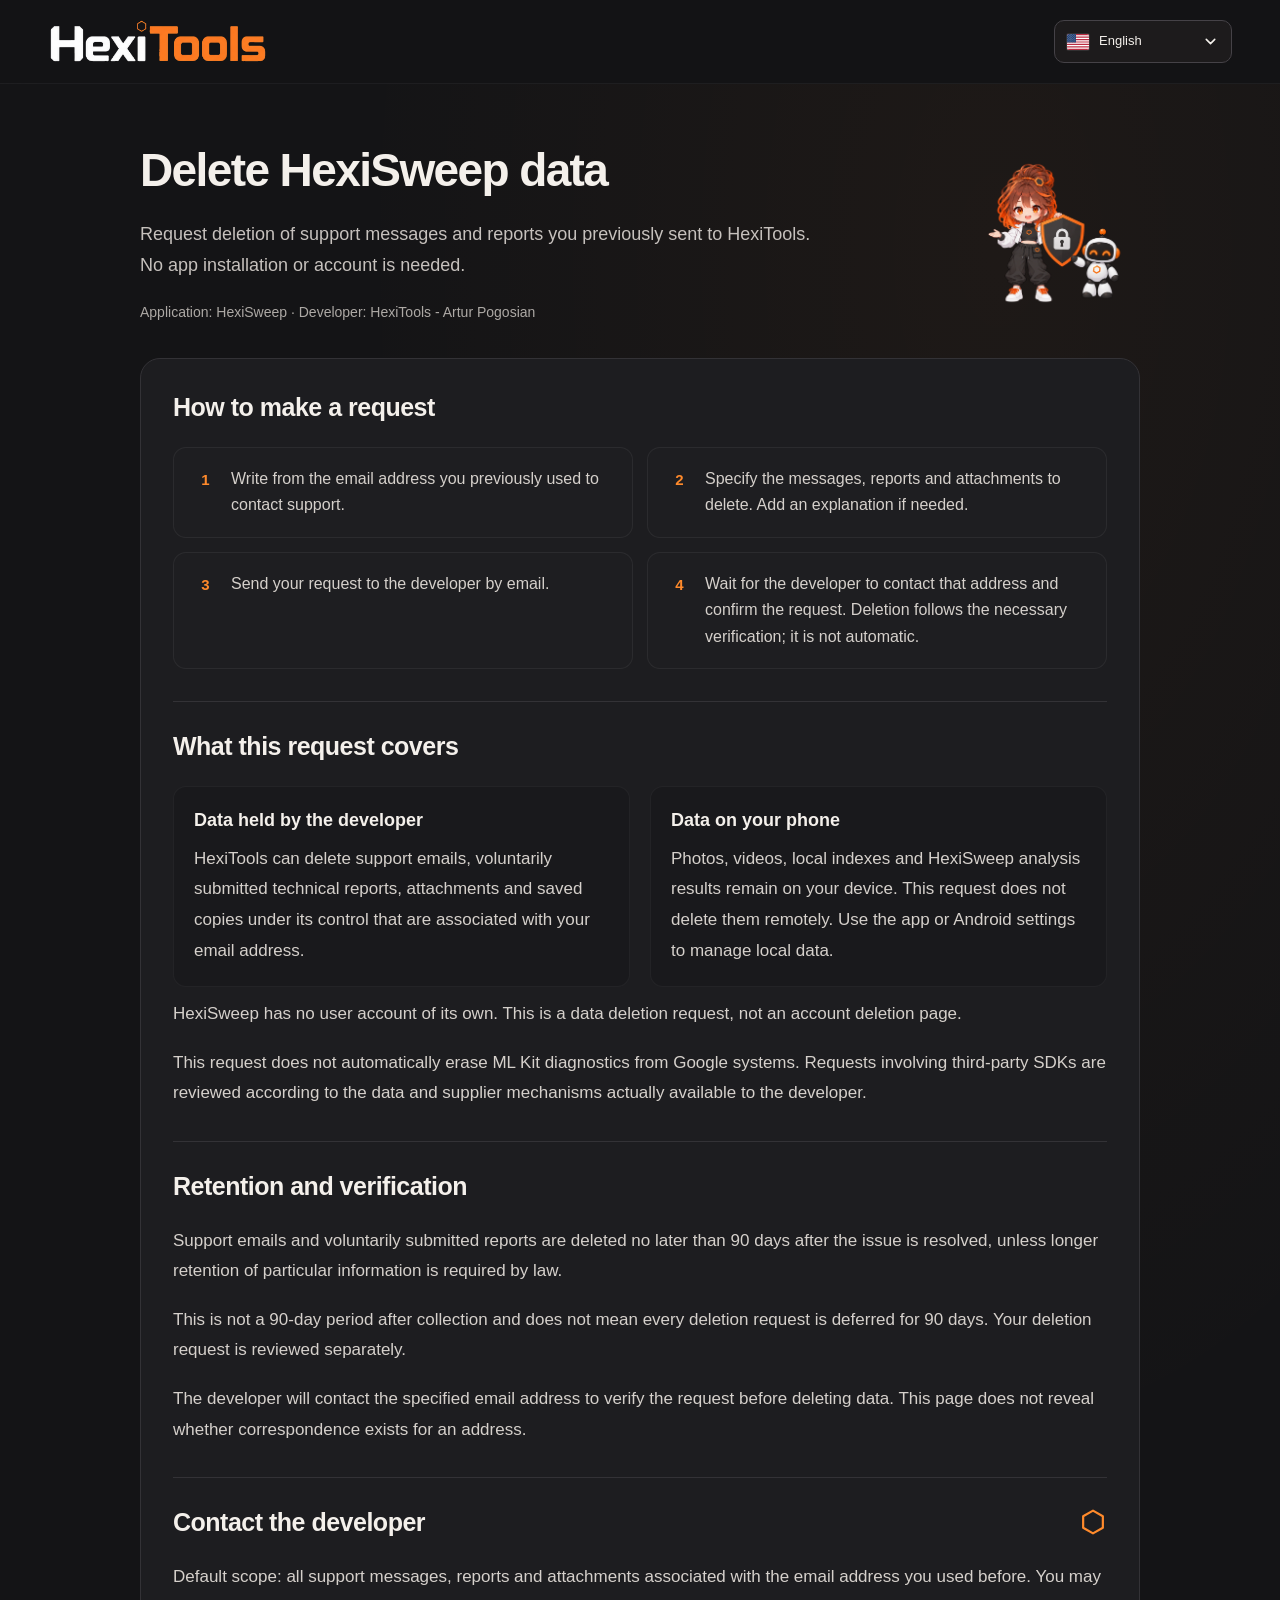
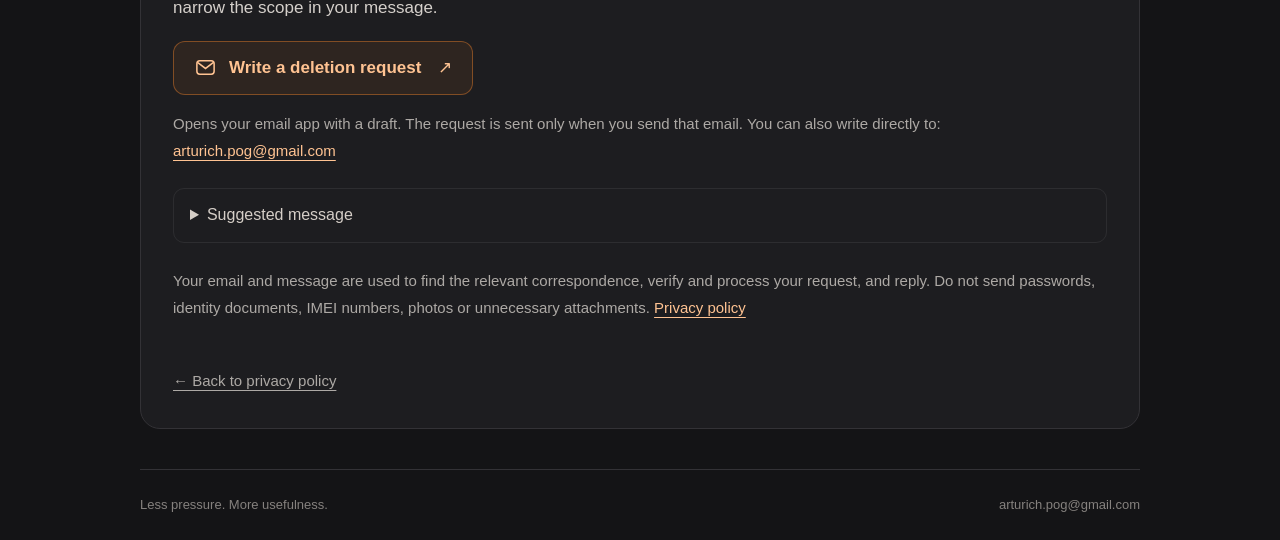
==== hexisweep/delete-data/index.html @ 5b6f1845 "Prepare multilingual HexiSweep email data deletion page for approval" ====
<!doctype html><html lang="en" class="delete-page"><head><meta charset="utf-8"><meta name="viewport" content="width=device-width,initial-scale=1"><meta name="color-scheme" content="dark"><meta name="theme-color" content="#141416"><meta name="referrer" content="no-referrer"><meta name="description" content="Request deletion of HexiSweep support emails, reports and attachments held by HexiTools. Instructions in six languages, without an app or account."><title>Delete HexiSweep data · HexiTools</title><link rel="canonical" href="https://art1shock.github.io/hexitools-site/hexisweep/delete-data/"><link rel="icon" type="image/svg+xml" href="../privacy/hexagon.svg"><link rel="stylesheet" href="../privacy/style.css?v=20261019-6"><link rel="stylesheet" href="style.css?v=20261019-1"><script src="app.js?v=20261019-1" defer></script></head><body id="top"><header class="site-header"><div class="header-inner"><a aria-label="HexiTools" class="brand" href="#top"><img alt="HexiTools" height="320" src="../privacy/assets/hexitools-wordmark.png" width="1590"/></a><div class="header-right"><div class="language"><label class="sr-only" data-ui="8" for="language">Language</label><select class="language-native" id="language"><option value="en">English</option><option value="ru">Русский</option><option value="es">Español</option><option value="de">Deutsch</option><option value="fr">Français</option><option value="pt-BR">Português (Brasil)</option></select><button aria-controls="language-menu" aria-expanded="false" aria-haspopup="listbox" class="language-toggle" hidden="" id="language-toggle" type="button"><img alt="" height="16" id="language-flag" src="../privacy/assets/flags/en.svg" width="22"/><span id="language-name">English</span><svg aria-hidden="true" class="language-chevron" fill="none" viewbox="0 0 20 20"><path d="m5 7.5 5 5 5-5" stroke="currentColor" stroke-linecap="round" stroke-linejoin="round" stroke-width="1.8"></path></svg></button><div aria-label="Language" class="language-menu" hidden="" id="language-menu" role="listbox" tabindex="-1"></div></div></div></div></header><main class="delete-wrap"><section class="delete-hero"><div><h1 id="page-title">Delete HexiSweep data</h1><p id="page-lead">Request deletion of support messages and reports you previously sent to HexiTools. No app installation or account is needed.</p><p id="developer-line">Application: HexiSweep · Developer: HexiTools - Artur Pogosian</p></div><img src="../privacy/assets/hexi_privacy_team_v3.webp" alt="" width="160" height="192"></section><noscript><div class="no-js-note">Instructions and direct email contact remain available without JavaScript.<br><a href="#en-steps" lang="en">en</a> · <a href="#ru-steps" lang="ru">ru</a> · <a href="#es-steps" lang="es">es</a> · <a href="#de-steps" lang="de">de</a> · <a href="#fr-steps" lang="fr">fr</a> · <a href="#pt-BR-steps" lang="pt-BR">pt-BR</a></div><style>.delete-copy[hidden]{display:block!important}.delete-copy{margin-bottom:40px}.language{display:none}</style></noscript><div class="delete-document"><article lang="en" id="delete-en" class="delete-copy">
<section data-block="steps" id="en-steps"><h2>How to make a request</h2><ol class="steps"><li><span class="step-index" aria-hidden="true">1</span><span>Write from the email address you previously used to contact support.</span></li><li><span class="step-index" aria-hidden="true">2</span><span>Specify the messages, reports and attachments to delete. Add an explanation if needed.</span></li><li><span class="step-index" aria-hidden="true">3</span><span>Send your request to the developer by email.</span></li><li><span class="step-index" aria-hidden="true">4</span><span>Wait for the developer to contact that address and confirm the request. Deletion follows the necessary verification; it is not automatic.</span></li></ol></section>
<section data-block="scope" id="en-scope"><h2>What this request covers</h2><div class="scope-grid"><div><h3>Data held by the developer</h3><p>HexiTools can delete support emails, voluntarily submitted technical reports, attachments and saved copies under its control that are associated with your email address.</p></div><div><h3>Data on your phone</h3><p>Photos, videos, local indexes and HexiSweep analysis results remain on your device. This request does not delete them remotely. Use the app or Android settings to manage local data.</p></div></div><p>HexiSweep has no user account of its own. This is a data deletion request, not an account deletion page.</p><p>This request does not automatically erase ML Kit diagnostics from Google systems. Requests involving third-party SDKs are reviewed according to the data and supplier mechanisms actually available to the developer.</p></section>
<section data-block="retention" id="en-retention"><h2>Retention and verification</h2><p>Support emails and voluntarily submitted reports are deleted no later than 90 days after the issue is resolved, unless longer retention of particular information is required by law.</p><p>This is not a 90-day period after collection and does not mean every deletion request is deferred for 90 days. Your deletion request is reviewed separately.</p><p>The developer will contact the specified email address to verify the request before deleting data. This page does not reveal whether correspondence exists for an address.</p></section>
<section data-block="request" id="en-request" class="request-panel"><span class="site-hex" aria-hidden="true"></span><h2>Contact the developer</h2><p>Default scope: all support messages, reports and attachments associated with the email address you used before. You may narrow the scope in your message.</p><a class="email-button" href="mailto:arturich.pog@gmail.com?subject=HexiSweep%20-%20data%20deletion%20request&amp;body=Application%3A%20HexiSweep%0APrevious%20support%20email%20address%3A%20%5Byour%20email%5D%0AData%20to%20delete%3A%20all%20associated%20support%20messages%2C%20reports%20and%20attachments%0AAdditional%20information%20%28optional%29%3A%20%5Bdetails%5D"><svg viewBox="0 0 24 24" fill="none" stroke="currentColor" stroke-width="1.6" aria-hidden="true"><rect x="3" y="5" width="18" height="14" rx="3"/><path d="m4 7 8 6 8-6"/></svg><span>Write a deletion request</span><span aria-hidden="true">↗</span></a><p class="mail-hint">Opens your email app with a draft. The request is sent only when you send that email. You can also write directly to:<br><a class="direct-email" href="mailto:arturich.pog@gmail.com">arturich.pog@gmail.com</a></p><details class="message-template"><summary>Suggested message</summary><pre>Application: HexiSweep
Previous support email address: [your email]
Data to delete: all associated support messages, reports and attachments
Additional information (optional): [details]</pre></details><p class="usage">Your email and message are used to find the relevant correspondence, verify and process your request, and reply. Do not send passwords, identity documents, IMEI numbers, photos or unnecessary attachments. <a class="privacy-link" href="../privacy/?lang=en" target="_blank" rel="noopener noreferrer">Privacy policy</a></p></section>
<a class="back-link" href="../privacy/?lang=en" target="_blank" rel="noopener noreferrer">← Back to privacy policy</a></article><article lang="ru" id="delete-ru" class="delete-copy" hidden>
<section data-block="steps" id="ru-steps"><h2>Как отправить запрос</h2><ol class="steps"><li><span class="step-index" aria-hidden="true">1</span><span>Напишите с адреса электронной почты, с которого ранее обращались в поддержку.</span></li><li><span class="step-index" aria-hidden="true">2</span><span>Укажите обращения, отчёты и вложения, которые хотите удалить. При необходимости добавьте пояснение.</span></li><li><span class="step-index" aria-hidden="true">3</span><span>Отправьте запрос разработчику по электронной почте.</span></li><li><span class="step-index" aria-hidden="true">4</span><span>Дождитесь письма разработчика на этот адрес для подтверждения запроса. Удаление выполняется после необходимой проверки, а не автоматически.</span></li></ol></section>
<section data-block="scope" id="ru-scope"><h2>Какие данные можно удалить</h2><div class="scope-grid"><div><h3>Данные у разработчика</h3><p>HexiTools может удалить находящиеся под его контролем письма поддержки, добровольно присланные технические отчёты, вложения и сохранённые копии, связанные с вашим email.</p></div><div><h3>Данные на телефоне</h3><p>Фотографии, видео, локальные индексы и результаты анализа HexiSweep находятся на вашем устройстве. Этот запрос не удаляет их дистанционно. Управлять локальными данными можно в приложении или настройках Android.</p></div></div><p>У HexiSweep нет собственного пользовательского аккаунта. Эта страница предназначена для удаления данных, а не аккаунта.</p><p>Запрос не удаляет автоматически диагностику ML Kit из систем Google. Обращения, затрагивающие сторонние SDK, рассматриваются с учётом реально доступных разработчику данных и механизмов поставщика.</p></section>
<section data-block="retention" id="ru-retention"><h2>Хранение и проверка запроса</h2><p>Письма поддержки и добровольно присланные отчёты удаляются не позднее 90 дней после решения вопроса, кроме случаев обязательного хранения отдельных сведений по закону.</p><p>Это не срок в 90 дней после сбора данных и не разрешение откладывать любой запрос на удаление на 90 дней. Запрос на удаление рассматривается отдельно.</p><p>Перед удалением разработчик связывается с указанным адресом для проверки запроса. Страница не раскрывает, существует ли переписка по определённому email.</p></section>
<section data-block="request" id="ru-request" class="request-panel"><span class="site-hex" aria-hidden="true"></span><h2>Связаться с разработчиком</h2><p>По умолчанию можно запросить удаление всех обращений, отчётов и вложений, связанных с email предыдущего обращения. При желании уточните состав данных в письме.</p><a class="email-button" href="mailto:arturich.pog@gmail.com?subject=HexiSweep%20-%20%D0%B7%D0%B0%D0%BF%D1%80%D0%BE%D1%81%20%D0%BD%D0%B0%20%D1%83%D0%B4%D0%B0%D0%BB%D0%B5%D0%BD%D0%B8%D0%B5%20%D0%B4%D0%B0%D0%BD%D0%BD%D1%8B%D1%85&amp;body=%D0%9F%D1%80%D0%B8%D0%BB%D0%BE%D0%B6%D0%B5%D0%BD%D0%B8%D0%B5%3A%20HexiSweep%0AEmail%20%D0%BF%D1%80%D0%B5%D0%B4%D1%8B%D0%B4%D1%83%D1%89%D0%B5%D0%B3%D0%BE%20%D0%BE%D0%B1%D1%80%D0%B0%D1%89%D0%B5%D0%BD%D0%B8%D1%8F%3A%20%5B%D0%B2%D0%B0%D1%88%20%D0%B0%D0%B4%D1%80%D0%B5%D1%81%5D%0A%D0%9A%D0%B0%D0%BA%D0%B8%D0%B5%20%D0%B4%D0%B0%D0%BD%D0%BD%D1%8B%D0%B5%20%D1%83%D0%B4%D0%B0%D0%BB%D0%B8%D1%82%D1%8C%3A%20%D0%B2%D1%81%D0%B5%20%D1%81%D0%B2%D1%8F%D0%B7%D0%B0%D0%BD%D0%BD%D1%8B%D0%B5%20%D0%BE%D0%B1%D1%80%D0%B0%D1%89%D0%B5%D0%BD%D0%B8%D1%8F%2C%20%D0%BE%D1%82%D1%87%D1%91%D1%82%D1%8B%20%D0%B8%20%D0%B2%D0%BB%D0%BE%D0%B6%D0%B5%D0%BD%D0%B8%D1%8F%0A%D0%94%D0%BE%D0%BF%D0%BE%D0%BB%D0%BD%D0%B8%D1%82%D0%B5%D0%BB%D1%8C%D0%BD%D0%B0%D1%8F%20%D0%B8%D0%BD%D1%84%D0%BE%D1%80%D0%BC%D0%B0%D1%86%D0%B8%D1%8F%20%28%D0%BD%D0%B5%D0%BE%D0%B1%D1%8F%D0%B7%D0%B0%D1%82%D0%B5%D0%BB%D1%8C%D0%BD%D0%BE%29%3A%20%5B%D0%BF%D0%BE%D1%8F%D1%81%D0%BD%D0%B5%D0%BD%D0%B8%D0%B5%5D"><svg viewBox="0 0 24 24" fill="none" stroke="currentColor" stroke-width="1.6" aria-hidden="true"><rect x="3" y="5" width="18" height="14" rx="3"/><path d="m4 7 8 6 8-6"/></svg><span>Написать запрос на удаление</span><span aria-hidden="true">↗</span></a><p class="mail-hint">Откроется почтовое приложение с черновиком. Запрос будет отправлен только после отправки письма вами. Также можно написать напрямую:<br><a class="direct-email" href="mailto:arturich.pog@gmail.com">arturich.pog@gmail.com</a></p><details class="message-template"><summary>Шаблон письма</summary><pre>Приложение: HexiSweep
Email предыдущего обращения: [ваш адрес]
Какие данные удалить: все связанные обращения, отчёты и вложения
Дополнительная информация (необязательно): [пояснение]</pre></details><p class="usage">Ваш email и текст письма используются для поиска переписки, проверки и обработки запроса, а также ответа. Не присылайте пароли, документы, IMEI, фотографии и ненужные вложения. <a class="privacy-link" href="../privacy/?lang=ru" target="_blank" rel="noopener noreferrer">Политика конфиденциальности</a></p></section>
<a class="back-link" href="../privacy/?lang=ru" target="_blank" rel="noopener noreferrer">← К политике конфиденциальности</a></article><article lang="es" id="delete-es" class="delete-copy" hidden>
<section data-block="steps" id="es-steps"><h2>Cómo enviar una solicitud</h2><ol class="steps"><li><span class="step-index" aria-hidden="true">1</span><span>Escribe desde el correo electrónico que usaste para contactar con soporte.</span></li><li><span class="step-index" aria-hidden="true">2</span><span>Indica los mensajes, informes y archivos adjuntos que deseas eliminar. Añade una explicación si es necesario.</span></li><li><span class="step-index" aria-hidden="true">3</span><span>Envía tu solicitud al desarrollador por correo electrónico.</span></li><li><span class="step-index" aria-hidden="true">4</span><span>Espera a que el desarrollador contacte con esa dirección para confirmar la solicitud. La eliminación se realiza tras la verificación necesaria, no automáticamente.</span></li></ol></section>
<section data-block="scope" id="es-scope"><h2>Qué datos puedes solicitar que se eliminen</h2><div class="scope-grid"><div><h3>Datos en poder del desarrollador</h3><p>HexiTools puede eliminar correos de soporte, informes técnicos enviados voluntariamente, adjuntos y copias guardadas bajo su control que estén vinculados a tu correo electrónico.</p></div><div><h3>Datos en tu teléfono</h3><p>Las fotos, vídeos, índices locales y resultados del análisis de HexiSweep permanecen en tu dispositivo. Esta solicitud no los elimina de forma remota. Puedes gestionar los datos locales en la aplicación o en los ajustes de Android.</p></div></div><p>HexiSweep no tiene una cuenta de usuario propia. Esta página sirve para solicitar la eliminación de datos, no de una cuenta.</p><p>La solicitud no elimina automáticamente los diagnósticos de ML Kit de los sistemas de Google. Las solicitudes relativas a SDK de terceros se revisan según los datos y mecanismos del proveedor realmente disponibles para el desarrollador.</p></section>
<section data-block="retention" id="es-retention"><h2>Conservación y verificación</h2><p>Los correos de soporte y los informes enviados voluntariamente se eliminan como máximo 90 días después de resolver el asunto, salvo que la ley exija conservar determinados datos durante más tiempo.</p><p>Este plazo no empieza cuando se recopilan los datos ni permite aplazar todas las solicitudes de eliminación durante 90 días. Cada solicitud de eliminación se revisa por separado.</p><p>Antes de eliminar los datos, el desarrollador contactará con la dirección indicada para verificar la solicitud. Esta página no revela si existe correspondencia para una dirección.</p></section>
<section data-block="request" id="es-request" class="request-panel"><span class="site-hex" aria-hidden="true"></span><h2>Contactar con el desarrollador</h2><p>Puedes solicitar por defecto todos los mensajes, informes y adjuntos asociados al correo que usaste antes. Si lo deseas, delimita los datos en tu mensaje.</p><a class="email-button" href="mailto:arturich.pog@gmail.com?subject=HexiSweep%20-%20solicitud%20de%20eliminaci%C3%B3n%20de%20datos&amp;body=Aplicaci%C3%B3n%3A%20HexiSweep%0ACorreo%20de%20la%20consulta%20anterior%3A%20%5Btu%20correo%5D%0ADatos%20que%20eliminar%3A%20todos%20los%20mensajes%20de%20soporte%2C%20informes%20y%20adjuntos%20asociados%0AInformaci%C3%B3n%20adicional%20%28opcional%29%3A%20%5Bdetalles%5D"><svg viewBox="0 0 24 24" fill="none" stroke="currentColor" stroke-width="1.6" aria-hidden="true"><rect x="3" y="5" width="18" height="14" rx="3"/><path d="m4 7 8 6 8-6"/></svg><span>Escribir una solicitud de eliminación</span><span aria-hidden="true">↗</span></a><p class="mail-hint">Abre tu aplicación de correo con un borrador. La solicitud solo se envía cuando envías el mensaje. También puedes escribir directamente a:<br><a class="direct-email" href="mailto:arturich.pog@gmail.com">arturich.pog@gmail.com</a></p><details class="message-template"><summary>Mensaje sugerido</summary><pre>Aplicación: HexiSweep
Correo de la consulta anterior: [tu correo]
Datos que eliminar: todos los mensajes de soporte, informes y adjuntos asociados
Información adicional (opcional): [detalles]</pre></details><p class="usage">Tu correo y tu mensaje se usan para localizar la correspondencia, verificar y tramitar la solicitud y responderte. No envíes contraseñas, documentos de identidad, IMEI, fotos ni adjuntos innecesarios. <a class="privacy-link" href="../privacy/?lang=es" target="_blank" rel="noopener noreferrer">Política de privacidad</a></p></section>
<a class="back-link" href="../privacy/?lang=es" target="_blank" rel="noopener noreferrer">← Volver a la política de privacidad</a></article><article lang="de" id="delete-de" class="delete-copy" hidden>
<section data-block="steps" id="de-steps"><h2>So stellst du eine Anfrage</h2><ol class="steps"><li><span class="step-index" aria-hidden="true">1</span><span>Schreibe von der E-Mail-Adresse, mit der du den Support zuvor kontaktiert hast.</span></li><li><span class="step-index" aria-hidden="true">2</span><span>Gib an, welche Nachrichten, Berichte und Anhänge gelöscht werden sollen. Ergänze bei Bedarf eine Erklärung.</span></li><li><span class="step-index" aria-hidden="true">3</span><span>Sende deine Anfrage per E-Mail an den Entwickler.</span></li><li><span class="step-index" aria-hidden="true">4</span><span>Warte auf eine Nachricht des Entwicklers an diese Adresse, um die Anfrage zu bestätigen. Die Löschung erfolgt nach der notwendigen Prüfung, nicht automatisch.</span></li></ol></section>
<section data-block="scope" id="de-scope"><h2>Welche Daten gelöscht werden können</h2><div class="scope-grid"><div><h3>Daten beim Entwickler</h3><p>HexiTools kann Support-E-Mails, freiwillig eingesendete technische Berichte, Anhänge und gespeicherte Kopien unter seiner Kontrolle löschen, die mit deiner E-Mail-Adresse verknüpft sind.</p></div><div><h3>Daten auf deinem Smartphone</h3><p>Fotos, Videos, lokale Indizes und Analyseergebnisse von HexiSweep bleiben auf deinem Gerät. Diese Anfrage löscht sie nicht aus der Ferne. Lokale Daten kannst du in der App oder in den Android-Einstellungen verwalten.</p></div></div><p>HexiSweep hat kein eigenes Benutzerkonto. Diese Seite dient der Datenlöschung, nicht der Kontolöschung.</p><p>Die Anfrage löscht ML-Kit-Diagnosedaten nicht automatisch aus Google-Systemen. Anfragen zu Drittanbieter-SDKs werden anhand der Daten und Anbieterverfahren geprüft, die dem Entwickler tatsächlich zur Verfügung stehen.</p></section>
<section data-block="retention" id="de-retention"><h2>Aufbewahrung und Prüfung</h2><p>Support-E-Mails und freiwillig eingesendete Berichte werden spätestens 90 Tage nach Klärung des Anliegens gelöscht, sofern eine längere Aufbewahrung einzelner Angaben nicht gesetzlich vorgeschrieben ist.</p><p>Die Frist beginnt nicht mit der Erhebung und erlaubt nicht, jede Löschanfrage um 90 Tage zu verschieben. Löschanfragen werden gesondert geprüft.</p><p>Vor der Löschung kontaktiert der Entwickler die angegebene Adresse, um die Anfrage zu prüfen. Diese Seite verrät nicht, ob zu einer Adresse Korrespondenz vorhanden ist.</p></section>
<section data-block="request" id="de-request" class="request-panel"><span class="site-hex" aria-hidden="true"></span><h2>Entwickler kontaktieren</h2><p>Standardmäßig kannst du alle Supportnachrichten, Berichte und Anhänge zu deiner bisherigen E-Mail-Adresse anfordern. Du kannst den Umfang in deiner Nachricht eingrenzen.</p><a class="email-button" href="mailto:arturich.pog@gmail.com?subject=HexiSweep%20-%20Anfrage%20zur%20Datenl%C3%B6schung&amp;body=App%3A%20HexiSweep%0AE-Mail-Adresse%20der%20fr%C3%BCheren%20Anfrage%3A%20%5Bdeine%20Adresse%5D%0AZu%20l%C3%B6schende%20Daten%3A%20alle%20zugeh%C3%B6rigen%20Supportnachrichten%2C%20Berichte%20und%20Anh%C3%A4nge%0AZus%C3%A4tzliche%20Informationen%20%28optional%29%3A%20%5BDetails%5D"><svg viewBox="0 0 24 24" fill="none" stroke="currentColor" stroke-width="1.6" aria-hidden="true"><rect x="3" y="5" width="18" height="14" rx="3"/><path d="m4 7 8 6 8-6"/></svg><span>Löschanfrage per E-Mail schreiben</span><span aria-hidden="true">↗</span></a><p class="mail-hint">Öffnet deine E-Mail-App mit einem Entwurf. Die Anfrage wird erst versendet, wenn du die E-Mail absendest. Du kannst auch direkt schreiben an:<br><a class="direct-email" href="mailto:arturich.pog@gmail.com">arturich.pog@gmail.com</a></p><details class="message-template"><summary>Nachrichtenvorlage</summary><pre>App: HexiSweep
E-Mail-Adresse der früheren Anfrage: [deine Adresse]
Zu löschende Daten: alle zugehörigen Supportnachrichten, Berichte und Anhänge
Zusätzliche Informationen (optional): [Details]</pre></details><p class="usage">Deine E-Mail-Adresse und Nachricht dienen dazu, die Korrespondenz zu finden, deine Anfrage zu prüfen und zu bearbeiten sowie dir zu antworten. Sende keine Passwörter, Ausweisdokumente, IMEI-Nummern, Fotos oder unnötigen Anhänge. <a class="privacy-link" href="../privacy/?lang=de" target="_blank" rel="noopener noreferrer">Datenschutzerklärung</a></p></section>
<a class="back-link" href="../privacy/?lang=de" target="_blank" rel="noopener noreferrer">← Zur Datenschutzerklärung</a></article><article lang="fr" id="delete-fr" class="delete-copy" hidden>
<section data-block="steps" id="fr-steps"><h2>Comment faire une demande</h2><ol class="steps"><li><span class="step-index" aria-hidden="true">1</span><span>Écrivez depuis l’adresse e-mail utilisée pour contacter le support auparavant.</span></li><li><span class="step-index" aria-hidden="true">2</span><span>Précisez les messages, rapports et pièces jointes à supprimer. Ajoutez une explication si nécessaire.</span></li><li><span class="step-index" aria-hidden="true">3</span><span>Envoyez votre demande au développeur par e-mail.</span></li><li><span class="step-index" aria-hidden="true">4</span><span>Attendez le message du développeur à cette adresse pour confirmer la demande. La suppression intervient après la vérification nécessaire, et non automatiquement.</span></li></ol></section>
<section data-block="scope" id="fr-scope"><h2>Données concernées</h2><div class="scope-grid"><div><h3>Données détenues par le développeur</h3><p>HexiTools peut supprimer les e-mails de support, rapports techniques envoyés volontairement, pièces jointes et copies conservées sous son contrôle qui sont associés à votre adresse e-mail.</p></div><div><h3>Données sur votre téléphone</h3><p>Les photos, vidéos, index locaux et résultats d’analyse de HexiSweep restent sur votre appareil. Cette demande ne les supprime pas à distance. Gérez les données locales dans l’application ou les paramètres Android.</p></div></div><p>HexiSweep ne possède pas de compte utilisateur propre. Cette page concerne la suppression de données, pas d’un compte.</p><p>La demande n’efface pas automatiquement les diagnostics ML Kit des systèmes de Google. Les demandes concernant des SDK tiers sont examinées selon les données et mécanismes du fournisseur réellement accessibles au développeur.</p></section>
<section data-block="retention" id="fr-retention"><h2>Conservation et vérification</h2><p>Les e-mails de support et les rapports envoyés volontairement sont supprimés au plus tard 90 jours après la résolution du problème, sauf si la loi impose de conserver certaines informations plus longtemps.</p><p>Ce délai ne commence pas à la collecte et ne permet pas de reporter toutes les demandes de suppression de 90 jours. Les demandes de suppression sont examinées séparément.</p><p>Avant la suppression, le développeur contacte l’adresse indiquée pour vérifier la demande. Cette page ne révèle pas si une correspondance existe pour une adresse.</p></section>
<section data-block="request" id="fr-request" class="request-panel"><span class="site-hex" aria-hidden="true"></span><h2>Contacter le développeur</h2><p>Vous pouvez demander par défaut tous les messages, rapports et pièces jointes liés à l’adresse utilisée auparavant. Vous pouvez préciser un périmètre plus restreint dans votre message.</p><a class="email-button" href="mailto:arturich.pog@gmail.com?subject=HexiSweep%20-%20demande%20de%20suppression%20de%20donn%C3%A9es&amp;body=Application%20%3A%20HexiSweep%0AAdresse%20utilis%C3%A9e%20pour%20la%20demande%20pr%C3%A9c%C3%A9dente%20%3A%20%5Bvotre%20adresse%5D%0ADonn%C3%A9es%20%C3%A0%20supprimer%20%3A%20tous%20les%20messages%2C%20rapports%20et%20pi%C3%A8ces%20jointes%20associ%C3%A9s%0AInformations%20compl%C3%A9mentaires%20%28facultatif%29%20%3A%20%5Bpr%C3%A9cisions%5D"><svg viewBox="0 0 24 24" fill="none" stroke="currentColor" stroke-width="1.6" aria-hidden="true"><rect x="3" y="5" width="18" height="14" rx="3"/><path d="m4 7 8 6 8-6"/></svg><span>Rédiger une demande de suppression</span><span aria-hidden="true">↗</span></a><p class="mail-hint">Ouvre votre application de messagerie avec un brouillon. La demande n’est envoyée que lorsque vous envoyez cet e-mail. Vous pouvez aussi écrire directement à :<br><a class="direct-email" href="mailto:arturich.pog@gmail.com">arturich.pog@gmail.com</a></p><details class="message-template"><summary>Modèle de message</summary><pre>Application : HexiSweep
Adresse utilisée pour la demande précédente : [votre adresse]
Données à supprimer : tous les messages, rapports et pièces jointes associés
Informations complémentaires (facultatif) : [précisions]</pre></details><p class="usage">Votre adresse et votre message servent à retrouver la correspondance, vérifier et traiter la demande, puis vous répondre. N’envoyez pas de mots de passe, de pièces d’identité, d’IMEI, de photos ou de pièces jointes inutiles. <a class="privacy-link" href="../privacy/?lang=fr" target="_blank" rel="noopener noreferrer">Politique de confidentialité</a></p></section>
<a class="back-link" href="../privacy/?lang=fr" target="_blank" rel="noopener noreferrer">← Retour à la politique de confidentialité</a></article><article lang="pt-BR" id="delete-pt-BR" class="delete-copy" hidden>
<section data-block="steps" id="pt-BR-steps"><h2>Como enviar uma solicitação</h2><ol class="steps"><li><span class="step-index" aria-hidden="true">1</span><span>Escreva usando o endereço de e-mail com o qual entrou em contato com o suporte anteriormente.</span></li><li><span class="step-index" aria-hidden="true">2</span><span>Indique as mensagens, os relatórios e os anexos que deseja excluir. Acrescente uma explicação, se necessário.</span></li><li><span class="step-index" aria-hidden="true">3</span><span>Envie a solicitação ao desenvolvedor por e-mail.</span></li><li><span class="step-index" aria-hidden="true">4</span><span>Aguarde a mensagem do desenvolvedor nesse endereço para confirmar a solicitação. A exclusão ocorre após a verificação necessária, não automaticamente.</span></li></ol></section>
<section data-block="scope" id="pt-BR-scope"><h2>Quais dados podem ser excluídos</h2><div class="scope-grid"><div><h3>Dados em poder do desenvolvedor</h3><p>A HexiTools pode excluir e-mails de suporte, relatórios técnicos enviados voluntariamente, anexos e cópias salvas sob seu controle que estejam associados ao seu e-mail.</p></div><div><h3>Dados no seu celular</h3><p>Fotos, vídeos, índices locais e resultados da análise do HexiSweep permanecem no seu dispositivo. Esta solicitação não os exclui remotamente. Gerencie os dados locais no aplicativo ou nas configurações do Android.</p></div></div><p>O HexiSweep não possui uma conta de usuário própria. Esta página trata da exclusão de dados, não de uma conta.</p><p>A solicitação não apaga automaticamente os diagnósticos do ML Kit dos sistemas do Google. Solicitações que envolvam SDKs de terceiros são analisadas conforme os dados e mecanismos do fornecedor realmente disponíveis ao desenvolvedor.</p></section>
<section data-block="retention" id="pt-BR-retention"><h2>Retenção e verificação</h2><p>Os e-mails de suporte e os relatórios enviados voluntariamente são excluídos em até 90 dias após a resolução do assunto, salvo quando a lei exigir a retenção de determinadas informações por mais tempo.</p><p>Esse prazo não começa na coleta nem permite adiar toda solicitação de exclusão por 90 dias. Solicitações de exclusão são analisadas separadamente.</p><p>Antes de excluir os dados, o desenvolvedor entra em contato com o endereço informado para verificar a solicitação. Esta página não revela se existe correspondência associada a um endereço.</p></section>
<section data-block="request" id="pt-BR-request" class="request-panel"><span class="site-hex" aria-hidden="true"></span><h2>Entrar em contato com o desenvolvedor</h2><p>Por padrão, você pode solicitar todas as mensagens, os relatórios e os anexos associados ao e-mail usado anteriormente. Se preferir, delimite o escopo na mensagem.</p><a class="email-button" href="mailto:arturich.pog@gmail.com?subject=HexiSweep%20-%20solicita%C3%A7%C3%A3o%20de%20exclus%C3%A3o%20de%20dados&amp;body=Aplicativo%3A%20HexiSweep%0AE-mail%20do%20contato%20anterior%3A%20%5Bseu%20endere%C3%A7o%5D%0ADados%20a%20excluir%3A%20todas%20as%20mensagens%2C%20relat%C3%B3rios%20e%20anexos%20associados%0AInforma%C3%A7%C3%B5es%20adicionais%20%28opcional%29%3A%20%5Bdetalhes%5D"><svg viewBox="0 0 24 24" fill="none" stroke="currentColor" stroke-width="1.6" aria-hidden="true"><rect x="3" y="5" width="18" height="14" rx="3"/><path d="m4 7 8 6 8-6"/></svg><span>Escrever solicitação de exclusão</span><span aria-hidden="true">↗</span></a><p class="mail-hint">Abre seu aplicativo de e-mail com um rascunho. A solicitação só é enviada quando você envia a mensagem. Você também pode escrever diretamente para:<br><a class="direct-email" href="mailto:arturich.pog@gmail.com">arturich.pog@gmail.com</a></p><details class="message-template"><summary>Modelo de mensagem</summary><pre>Aplicativo: HexiSweep
E-mail do contato anterior: [seu endereço]
Dados a excluir: todas as mensagens, relatórios e anexos associados
Informações adicionais (opcional): [detalhes]</pre></details><p class="usage">Seu e-mail e sua mensagem são usados para localizar a correspondência, verificar e processar a solicitação e responder. Não envie senhas, documentos de identidade, IMEI, fotos ou anexos desnecessários. <a class="privacy-link" href="../privacy/?lang=pt-BR" target="_blank" rel="noopener noreferrer">Política de privacidade</a></p></section>
<a class="back-link" href="../privacy/?lang=pt-BR" target="_blank" rel="noopener noreferrer">← Voltar à política de privacidade</a></article></div><footer><span id="footer-line">Less pressure. More usefulness.</span><a href="mailto:arturich.pog@gmail.com">arturich.pog@gmail.com</a></footer></main><script type="application/json" id="translations">{"en": {"title": "Delete HexiSweep data", "lead": "Request deletion of support messages and reports you previously sent to HexiTools. No app installation or account is needed.", "stepsTitle": "How to make a request", "steps": ["Write from the email address you previously used to contact support.", "Specify the messages, reports and attachments to delete. Add an explanation if needed.", "Send your request to the developer by email.", "Wait for the developer to contact that address and confirm the request. Deletion follows the necessary verification; it is not automatic."], "scopeTitle": "What this request covers", "canTitle": "Data held by the developer", "can": "HexiTools can delete support emails, voluntarily submitted technical reports, attachments and saved copies under its control that are associated with your email address.", "localTitle": "Data on your phone", "local": "Photos, videos, local indexes and HexiSweep analysis results remain on your device. This request does not delete them remotely. Use the app or Android settings to manage local data.", "account": "HexiSweep has no user account of its own. This is a data deletion request, not an account deletion page.", "sdk": "This request does not automatically erase ML Kit diagnostics from Google systems. Requests involving third-party SDKs are reviewed according to the data and supplier mechanisms actually available to the developer.", "retentionTitle": "Retention and verification", "retention": "Support emails and voluntarily submitted reports are deleted no later than 90 days after the issue is resolved, unless longer retention of particular information is required by law.", "timing": "This is not a 90-day period after collection and does not mean every deletion request is deferred for 90 days. Your deletion request is reviewed separately.", "verification": "The developer will contact the specified email address to verify the request before deleting data. This page does not reveal whether correspondence exists for an address.", "requestTitle": "Contact the developer", "requestLead": "Default scope: all support messages, reports and attachments associated with the email address you used before. You may narrow the scope in your message.", "button": "Write a deletion request", "mailHint": "Opens your email app with a draft. The request is sent only when you send that email. You can also write directly to:", "templateTitle": "Suggested message", "subject": "HexiSweep - data deletion request", "template": "Application: HexiSweep\nPrevious support email address: [your email]\nData to delete: all associated support messages, reports and attachments\nAdditional information (optional): [details]", "usage": "Your email and message are used to find the relevant correspondence, verify and process your request, and reply. Do not send passwords, identity documents, IMEI numbers, photos or unnecessary attachments.", "privacy": "Privacy policy", "developer": "Application: HexiSweep · Developer: HexiTools - Artur Pogosian", "link": "Request deletion of data", "footer": "Less pressure. More usefulness.", "back": "Back to privacy policy", "language": "Language", "noscript": "Instructions and direct email contact remain available without JavaScript."}, "ru": {"title": "Удаление данных HexiSweep", "lead": "Запросите удаление обращений и отчётов, которые вы ранее отправляли HexiTools. Устанавливать приложение и создавать аккаунт не нужно.", "stepsTitle": "Как отправить запрос", "steps": ["Напишите с адреса электронной почты, с которого ранее обращались в поддержку.", "Укажите обращения, отчёты и вложения, которые хотите удалить. При необходимости добавьте пояснение.", "Отправьте запрос разработчику по электронной почте.", "Дождитесь письма разработчика на этот адрес для подтверждения запроса. Удаление выполняется после необходимой проверки, а не автоматически."], "scopeTitle": "Какие данные можно удалить", "canTitle": "Данные у разработчика", "can": "HexiTools может удалить находящиеся под его контролем письма поддержки, добровольно присланные технические отчёты, вложения и сохранённые копии, связанные с вашим email.", "localTitle": "Данные на телефоне", "local": "Фотографии, видео, локальные индексы и результаты анализа HexiSweep находятся на вашем устройстве. Этот запрос не удаляет их дистанционно. Управлять локальными данными можно в приложении или настройках Android.", "account": "У HexiSweep нет собственного пользовательского аккаунта. Эта страница предназначена для удаления данных, а не аккаунта.", "sdk": "Запрос не удаляет автоматически диагностику ML Kit из систем Google. Обращения, затрагивающие сторонние SDK, рассматриваются с учётом реально доступных разработчику данных и механизмов поставщика.", "retentionTitle": "Хранение и проверка запроса", "retention": "Письма поддержки и добровольно присланные отчёты удаляются не позднее 90 дней после решения вопроса, кроме случаев обязательного хранения отдельных сведений по закону.", "timing": "Это не срок в 90 дней после сбора данных и не разрешение откладывать любой запрос на удаление на 90 дней. Запрос на удаление рассматривается отдельно.", "verification": "Перед удалением разработчик связывается с указанным адресом для проверки запроса. Страница не раскрывает, существует ли переписка по определённому email.", "requestTitle": "Связаться с разработчиком", "requestLead": "По умолчанию можно запросить удаление всех обращений, отчётов и вложений, связанных с email предыдущего обращения. При желании уточните состав данных в письме.", "button": "Написать запрос на удаление", "mailHint": "Откроется почтовое приложение с черновиком. Запрос будет отправлен только после отправки письма вами. Также можно написать напрямую:", "templateTitle": "Шаблон письма", "subject": "HexiSweep - запрос на удаление данных", "template": "Приложение: HexiSweep\nEmail предыдущего обращения: [ваш адрес]\nКакие данные удалить: все связанные обращения, отчёты и вложения\nДополнительная информация (необязательно): [пояснение]", "usage": "Ваш email и текст письма используются для поиска переписки, проверки и обработки запроса, а также ответа. Не присылайте пароли, документы, IMEI, фотографии и ненужные вложения.", "privacy": "Политика конфиденциальности", "developer": "Приложение: HexiSweep · Разработчик: HexiTools - Artur Pogosian", "link": "Запросить удаление данных", "footer": "Меньше навязчивости. Больше пользы.", "back": "К политике конфиденциальности", "language": "Язык", "noscript": "Инструкция и прямой контакт по email доступны без JavaScript."}, "es": {"title": "Eliminación de datos de HexiSweep", "lead": "Solicita la eliminación de mensajes e informes que enviaste a HexiTools. No necesitas instalar la aplicación ni crear una cuenta.", "stepsTitle": "Cómo enviar una solicitud", "steps": ["Escribe desde el correo electrónico que usaste para contactar con soporte.", "Indica los mensajes, informes y archivos adjuntos que deseas eliminar. Añade una explicación si es necesario.", "Envía tu solicitud al desarrollador por correo electrónico.", "Espera a que el desarrollador contacte con esa dirección para confirmar la solicitud. La eliminación se realiza tras la verificación necesaria, no automáticamente."], "scopeTitle": "Qué datos puedes solicitar que se eliminen", "canTitle": "Datos en poder del desarrollador", "can": "HexiTools puede eliminar correos de soporte, informes técnicos enviados voluntariamente, adjuntos y copias guardadas bajo su control que estén vinculados a tu correo electrónico.", "localTitle": "Datos en tu teléfono", "local": "Las fotos, vídeos, índices locales y resultados del análisis de HexiSweep permanecen en tu dispositivo. Esta solicitud no los elimina de forma remota. Puedes gestionar los datos locales en la aplicación o en los ajustes de Android.", "account": "HexiSweep no tiene una cuenta de usuario propia. Esta página sirve para solicitar la eliminación de datos, no de una cuenta.", "sdk": "La solicitud no elimina automáticamente los diagnósticos de ML Kit de los sistemas de Google. Las solicitudes relativas a SDK de terceros se revisan según los datos y mecanismos del proveedor realmente disponibles para el desarrollador.", "retentionTitle": "Conservación y verificación", "retention": "Los correos de soporte y los informes enviados voluntariamente se eliminan como máximo 90 días después de resolver el asunto, salvo que la ley exija conservar determinados datos durante más tiempo.", "timing": "Este plazo no empieza cuando se recopilan los datos ni permite aplazar todas las solicitudes de eliminación durante 90 días. Cada solicitud de eliminación se revisa por separado.", "verification": "Antes de eliminar los datos, el desarrollador contactará con la dirección indicada para verificar la solicitud. Esta página no revela si existe correspondencia para una dirección.", "requestTitle": "Contactar con el desarrollador", "requestLead": "Puedes solicitar por defecto todos los mensajes, informes y adjuntos asociados al correo que usaste antes. Si lo deseas, delimita los datos en tu mensaje.", "button": "Escribir una solicitud de eliminación", "mailHint": "Abre tu aplicación de correo con un borrador. La solicitud solo se envía cuando envías el mensaje. También puedes escribir directamente a:", "templateTitle": "Mensaje sugerido", "subject": "HexiSweep - solicitud de eliminación de datos", "template": "Aplicación: HexiSweep\nCorreo de la consulta anterior: [tu correo]\nDatos que eliminar: todos los mensajes de soporte, informes y adjuntos asociados\nInformación adicional (opcional): [detalles]", "usage": "Tu correo y tu mensaje se usan para localizar la correspondencia, verificar y tramitar la solicitud y responderte. No envíes contraseñas, documentos de identidad, IMEI, fotos ni adjuntos innecesarios.", "privacy": "Política de privacidad", "developer": "Aplicación: HexiSweep · Desarrollador: HexiTools - Artur Pogosian", "link": "Solicitar la eliminación de datos", "footer": "Menos presión. Más utilidad.", "back": "Volver a la política de privacidad", "language": "Idioma", "noscript": "Las instrucciones y el contacto directo por correo están disponibles sin JavaScript."}, "de": {"title": "HexiSweep-Daten löschen", "lead": "Fordere die Löschung von Supportnachrichten und Berichten an, die du an HexiTools gesendet hast. Du musst weder die App installieren noch ein Konto erstellen.", "stepsTitle": "So stellst du eine Anfrage", "steps": ["Schreibe von der E-Mail-Adresse, mit der du den Support zuvor kontaktiert hast.", "Gib an, welche Nachrichten, Berichte und Anhänge gelöscht werden sollen. Ergänze bei Bedarf eine Erklärung.", "Sende deine Anfrage per E-Mail an den Entwickler.", "Warte auf eine Nachricht des Entwicklers an diese Adresse, um die Anfrage zu bestätigen. Die Löschung erfolgt nach der notwendigen Prüfung, nicht automatisch."], "scopeTitle": "Welche Daten gelöscht werden können", "canTitle": "Daten beim Entwickler", "can": "HexiTools kann Support-E-Mails, freiwillig eingesendete technische Berichte, Anhänge und gespeicherte Kopien unter seiner Kontrolle löschen, die mit deiner E-Mail-Adresse verknüpft sind.", "localTitle": "Daten auf deinem Smartphone", "local": "Fotos, Videos, lokale Indizes und Analyseergebnisse von HexiSweep bleiben auf deinem Gerät. Diese Anfrage löscht sie nicht aus der Ferne. Lokale Daten kannst du in der App oder in den Android-Einstellungen verwalten.", "account": "HexiSweep hat kein eigenes Benutzerkonto. Diese Seite dient der Datenlöschung, nicht der Kontolöschung.", "sdk": "Die Anfrage löscht ML-Kit-Diagnosedaten nicht automatisch aus Google-Systemen. Anfragen zu Drittanbieter-SDKs werden anhand der Daten und Anbieterverfahren geprüft, die dem Entwickler tatsächlich zur Verfügung stehen.", "retentionTitle": "Aufbewahrung und Prüfung", "retention": "Support-E-Mails und freiwillig eingesendete Berichte werden spätestens 90 Tage nach Klärung des Anliegens gelöscht, sofern eine längere Aufbewahrung einzelner Angaben nicht gesetzlich vorgeschrieben ist.", "timing": "Die Frist beginnt nicht mit der Erhebung und erlaubt nicht, jede Löschanfrage um 90 Tage zu verschieben. Löschanfragen werden gesondert geprüft.", "verification": "Vor der Löschung kontaktiert der Entwickler die angegebene Adresse, um die Anfrage zu prüfen. Diese Seite verrät nicht, ob zu einer Adresse Korrespondenz vorhanden ist.", "requestTitle": "Entwickler kontaktieren", "requestLead": "Standardmäßig kannst du alle Supportnachrichten, Berichte und Anhänge zu deiner bisherigen E-Mail-Adresse anfordern. Du kannst den Umfang in deiner Nachricht eingrenzen.", "button": "Löschanfrage per E-Mail schreiben", "mailHint": "Öffnet deine E-Mail-App mit einem Entwurf. Die Anfrage wird erst versendet, wenn du die E-Mail absendest. Du kannst auch direkt schreiben an:", "templateTitle": "Nachrichtenvorlage", "subject": "HexiSweep - Anfrage zur Datenlöschung", "template": "App: HexiSweep\nE-Mail-Adresse der früheren Anfrage: [deine Adresse]\nZu löschende Daten: alle zugehörigen Supportnachrichten, Berichte und Anhänge\nZusätzliche Informationen (optional): [Details]", "usage": "Deine E-Mail-Adresse und Nachricht dienen dazu, die Korrespondenz zu finden, deine Anfrage zu prüfen und zu bearbeiten sowie dir zu antworten. Sende keine Passwörter, Ausweisdokumente, IMEI-Nummern, Fotos oder unnötigen Anhänge.", "privacy": "Datenschutzerklärung", "developer": "App: HexiSweep · Entwickler: HexiTools - Artur Pogosian", "link": "Löschung von Daten anfragen", "footer": "Weniger Druck. Mehr Nutzen.", "back": "Zur Datenschutzerklärung", "language": "Sprache", "noscript": "Anleitung und direkter E-Mail-Kontakt sind ohne JavaScript verfügbar."}, "fr": {"title": "Suppression des données HexiSweep", "lead": "Demandez la suppression des messages et rapports que vous avez envoyés à HexiTools. Aucune installation ni création de compte n’est nécessaire.", "stepsTitle": "Comment faire une demande", "steps": ["Écrivez depuis l’adresse e-mail utilisée pour contacter le support auparavant.", "Précisez les messages, rapports et pièces jointes à supprimer. Ajoutez une explication si nécessaire.", "Envoyez votre demande au développeur par e-mail.", "Attendez le message du développeur à cette adresse pour confirmer la demande. La suppression intervient après la vérification nécessaire, et non automatiquement."], "scopeTitle": "Données concernées", "canTitle": "Données détenues par le développeur", "can": "HexiTools peut supprimer les e-mails de support, rapports techniques envoyés volontairement, pièces jointes et copies conservées sous son contrôle qui sont associés à votre adresse e-mail.", "localTitle": "Données sur votre téléphone", "local": "Les photos, vidéos, index locaux et résultats d’analyse de HexiSweep restent sur votre appareil. Cette demande ne les supprime pas à distance. Gérez les données locales dans l’application ou les paramètres Android.", "account": "HexiSweep ne possède pas de compte utilisateur propre. Cette page concerne la suppression de données, pas d’un compte.", "sdk": "La demande n’efface pas automatiquement les diagnostics ML Kit des systèmes de Google. Les demandes concernant des SDK tiers sont examinées selon les données et mécanismes du fournisseur réellement accessibles au développeur.", "retentionTitle": "Conservation et vérification", "retention": "Les e-mails de support et les rapports envoyés volontairement sont supprimés au plus tard 90 jours après la résolution du problème, sauf si la loi impose de conserver certaines informations plus longtemps.", "timing": "Ce délai ne commence pas à la collecte et ne permet pas de reporter toutes les demandes de suppression de 90 jours. Les demandes de suppression sont examinées séparément.", "verification": "Avant la suppression, le développeur contacte l’adresse indiquée pour vérifier la demande. Cette page ne révèle pas si une correspondance existe pour une adresse.", "requestTitle": "Contacter le développeur", "requestLead": "Vous pouvez demander par défaut tous les messages, rapports et pièces jointes liés à l’adresse utilisée auparavant. Vous pouvez préciser un périmètre plus restreint dans votre message.", "button": "Rédiger une demande de suppression", "mailHint": "Ouvre votre application de messagerie avec un brouillon. La demande n’est envoyée que lorsque vous envoyez cet e-mail. Vous pouvez aussi écrire directement à :", "templateTitle": "Modèle de message", "subject": "HexiSweep - demande de suppression de données", "template": "Application : HexiSweep\nAdresse utilisée pour la demande précédente : [votre adresse]\nDonnées à supprimer : tous les messages, rapports et pièces jointes associés\nInformations complémentaires (facultatif) : [précisions]", "usage": "Votre adresse et votre message servent à retrouver la correspondance, vérifier et traiter la demande, puis vous répondre. N’envoyez pas de mots de passe, de pièces d’identité, d’IMEI, de photos ou de pièces jointes inutiles.", "privacy": "Politique de confidentialité", "developer": "Application : HexiSweep · Développeur : HexiTools - Artur Pogosian", "link": "Demander la suppression de données", "footer": "Moins de pression. Plus d’utilité.", "back": "Retour à la politique de confidentialité", "language": "Langue", "noscript": "Les instructions et le contact direct par e-mail sont accessibles sans JavaScript."}, "pt-BR": {"title": "Exclusão de dados do HexiSweep", "lead": "Solicite a exclusão de mensagens e relatórios que você enviou à HexiTools. Não é necessário instalar o aplicativo nem criar uma conta.", "stepsTitle": "Como enviar uma solicitação", "steps": ["Escreva usando o endereço de e-mail com o qual entrou em contato com o suporte anteriormente.", "Indique as mensagens, os relatórios e os anexos que deseja excluir. Acrescente uma explicação, se necessário.", "Envie a solicitação ao desenvolvedor por e-mail.", "Aguarde a mensagem do desenvolvedor nesse endereço para confirmar a solicitação. A exclusão ocorre após a verificação necessária, não automaticamente."], "scopeTitle": "Quais dados podem ser excluídos", "canTitle": "Dados em poder do desenvolvedor", "can": "A HexiTools pode excluir e-mails de suporte, relatórios técnicos enviados voluntariamente, anexos e cópias salvas sob seu controle que estejam associados ao seu e-mail.", "localTitle": "Dados no seu celular", "local": "Fotos, vídeos, índices locais e resultados da análise do HexiSweep permanecem no seu dispositivo. Esta solicitação não os exclui remotamente. Gerencie os dados locais no aplicativo ou nas configurações do Android.", "account": "O HexiSweep não possui uma conta de usuário própria. Esta página trata da exclusão de dados, não de uma conta.", "sdk": "A solicitação não apaga automaticamente os diagnósticos do ML Kit dos sistemas do Google. Solicitações que envolvam SDKs de terceiros são analisadas conforme os dados e mecanismos do fornecedor realmente disponíveis ao desenvolvedor.", "retentionTitle": "Retenção e verificação", "retention": "Os e-mails de suporte e os relatórios enviados voluntariamente são excluídos em até 90 dias após a resolução do assunto, salvo quando a lei exigir a retenção de determinadas informações por mais tempo.", "timing": "Esse prazo não começa na coleta nem permite adiar toda solicitação de exclusão por 90 dias. Solicitações de exclusão são analisadas separadamente.", "verification": "Antes de excluir os dados, o desenvolvedor entra em contato com o endereço informado para verificar a solicitação. Esta página não revela se existe correspondência associada a um endereço.", "requestTitle": "Entrar em contato com o desenvolvedor", "requestLead": "Por padrão, você pode solicitar todas as mensagens, os relatórios e os anexos associados ao e-mail usado anteriormente. Se preferir, delimite o escopo na mensagem.", "button": "Escrever solicitação de exclusão", "mailHint": "Abre seu aplicativo de e-mail com um rascunho. A solicitação só é enviada quando você envia a mensagem. Você também pode escrever diretamente para:", "templateTitle": "Modelo de mensagem", "subject": "HexiSweep - solicitação de exclusão de dados", "template": "Aplicativo: HexiSweep\nE-mail do contato anterior: [seu endereço]\nDados a excluir: todas as mensagens, relatórios e anexos associados\nInformações adicionais (opcional): [detalhes]", "usage": "Seu e-mail e sua mensagem são usados para localizar a correspondência, verificar e processar a solicitação e responder. Não envie senhas, documentos de identidade, IMEI, fotos ou anexos desnecessários.", "privacy": "Política de privacidade", "developer": "Aplicativo: HexiSweep · Desenvolvedor: HexiTools - Artur Pogosian", "link": "Solicitar exclusão de dados", "footer": "Menos pressão. Mais utilidade.", "back": "Voltar à política de privacidade", "language": "Idioma", "noscript": "As instruções e o contato direto por e-mail estão disponíveis sem JavaScript."}}</script></body></html>
---- hexisweep/privacy/style.css ----
@charset "UTF-8";
:root{color-scheme:dark;--bg:#141416;--surface:#1d1d20;--line:#333236;--muted:#ada9a5;--text:#f4f0eb;--orange:#ff8a2b;--header:84px;font-family:Inter,"Segoe UI",Arial,sans-serif;font-synthesis:none}*{box-sizing:border-box}html{scroll-behavior:smooth;scroll-padding-top:110px}body{margin:0;background:radial-gradient(ellipse at 78% 250px,#ff8a2b0b,transparent 650px),var(--bg);color:var(--text);line-height:1.7;-webkit-font-smoothing:antialiased}a{color:inherit;text-underline-offset:4px}a:hover{color:var(--orange)}button,select{font:inherit}a:focus-visible,select:focus-visible,summary:focus-visible{outline:3px solid var(--orange);outline-offset:5px;border-radius:5px}.wrap{max-width:1216px;margin:0 auto;padding-inline:40px}.orange{color:var(--orange)}.site-header{height:var(--header);position:sticky;top:0;z-index:20;background:#141416f2;border-bottom:1px solid #ffffff0c;backdrop-filter:blur(18px)}.header-inner{max-width:1376px;height:100%;padding:0 48px;margin:auto;display:flex;align-items:center;justify-content:space-between;gap:22px}.brand{display:flex;align-items:center;gap:12px;text-decoration:none;font-size:25px;font-weight:800;letter-spacing:-1px}.brand>svg{width:29px;height:32px;color:var(--orange)}.header-right{display:flex;align-items:center;gap:30px}.app-label{font-size:13px;color:var(--muted);letter-spacing:.04em}.language{display:flex;align-items:center;gap:9px;border:1px solid #49403a;border-radius:10px;padding:7px 10px;background:#ff8a2b08}.language svg{width:18px;height:18px;stroke:var(--orange);stroke-width:1.5}.language select{max-width:180px;border:0;color:var(--text);background:transparent;padding:2px 2px;font-size:13px;cursor:pointer}.language option{background:var(--surface);color:var(--text)}.reading-progress{position:fixed;top:0;left:0;height:3px;background:var(--orange);z-index:30;width:0}.hero{display:grid;grid-template-columns:minmax(0,1fr) 320px;align-items:center;gap:40px;padding-top:68px;padding-bottom:50px}.eyebrow{text-transform:uppercase;letter-spacing:.13em;font-size:10px;font-weight:700;color:var(--muted)}.hero .eyebrow{display:flex;align-items:center;gap:10px;color:var(--orange)}.status-dot{width:6px;height:6px;background:var(--orange);border-radius:50%;box-shadow:0 0 12px #ff8a2b55}.slash{color:#6b4c37}h1{font-size:clamp(32px,3.5vw,52px);font-weight:750;line-height:1.12;letter-spacing:-.04em;margin:25px 0 23px;max-width:700px;overflow-wrap:break-word}.hero-lead{color:var(--muted);max-width:550px;font-size:16px;line-height:1.8;margin:0}.hero-meta{display:flex;align-items:center;gap:10px;margin-top:25px;color:#d6c4b6;font-size:12px}.tiny-hex{font-size:22px;color:var(--orange)}.hero-art{height:320px;position:relative;display:grid;place-items:center}.bot{width:270px;position:relative;z-index:2;filter:drop-shadow(0 10px 25px #0003)}.orbit{position:absolute;border:1px solid #ff8a2b19;border-radius:50%;width:280px;height:280px}.orbit-two{width:320px;height:320px;border-style:dashed;opacity:.65}.art-hex{position:absolute;color:#ff8a2b62;font-size:48px;line-height:1}.hex-one{top:15px;right:7px;transform:rotate(20deg)}.hex-two{bottom:28px;left:3px;font-size:29px}.art-caption{font-size:10px;letter-spacing:.12em;text-transform:uppercase;color:var(--muted);position:absolute;bottom:-9px}.art-caption span{color:var(--orange);padding:0 6px}.principles{display:grid;grid-template-columns:repeat(3,1fr);gap:14px;padding-bottom:52px}.principles>div{display:flex;align-items:center;gap:12px;padding:17px 20px;border:1px solid #ff8a2b25;border-radius:12px;background:linear-gradient(110deg,#ff8a2b07,#ffffff01);font-size:12px;font-weight:600}.principle-icon{font-size:24px;color:var(--orange);line-height:1}.document-layout{display:grid;grid-template-columns:240px minmax(0,1fr);gap:46px;align-items:start}.sidebar{position:sticky;top:114px;font-size:12px}.toc-card{border-bottom:1px solid var(--line);padding-bottom:24px}#toc{display:flex;flex-direction:column;margin-top:15px;gap:1px}#toc a{display:flex;gap:10px;text-decoration:none;color:var(--muted);padding:8px 10px;border-radius:6px;border-left:2px solid transparent;line-height:1.4;font-size:12px}#toc a:hover,#toc a.active{background:#ff8a2b09;color:var(--text);border-left-color:var(--orange)}#toc .toc-num{color:#8b6850;font-size:10px;padding-top:2px;font-variant-numeric:tabular-nums}.contact-card{display:flex;flex-direction:column;padding:24px 10px;text-decoration:none;gap:3px;position:relative;font-size:11px}.contact-card strong{font-size:12px;font-weight:600}.contact-card>span:last-child{color:var(--muted);overflow-wrap:anywhere}.contact-symbol{position:absolute;right:3px;top:20px;color:var(--orange);font-size:22px}.document{min-width:0;padding:29px 36px 38px;border:1px solid var(--line);border-radius:18px;background:linear-gradient(140deg,#202023,#1b1b1e 700px);box-shadow:0 18px 70px #00000016}.document-heading{display:flex;justify-content:space-between;align-items:center;gap:15px;border-bottom:1px solid var(--line);padding-bottom:22px;margin-bottom:25px}.source-link{font-size:11px;color:var(--muted);white-space:nowrap}.document p,.document li{font-size:14px;line-height:1.85;color:#d2cfcb}.document p{margin:0 0 18px}.document p a,.document li a{color:#ffc391;overflow-wrap:anywhere}.document ul{padding:0 0 0 21px;margin:15px 0 23px}.document li{padding-left:5px;margin:7px 0}.document li::marker{color:var(--orange)}.policy-section{padding-top:27px;margin-top:30px;border-top:1px solid var(--line);scroll-margin-top:108px}.policy-section h2{font-size:21px;line-height:1.4;letter-spacing:-.025em;display:flex;gap:14px;align-items:baseline;margin:0 0 20px;color:var(--text)}.section-number{flex:0 0 auto;font-size:11px;letter-spacing:.04em;color:var(--orange);font-variant-numeric:tabular-nums}.closing{display:flex;align-items:center;justify-content:space-between;gap:22px;padding-block:45px;margin-top:14px}.closing>div{display:flex;align-items:center;gap:13px;color:#d4b99f;font-size:13px}.closing svg{width:21px;height:25px;color:var(--orange)}.closing>a{color:var(--muted);font-size:12px}footer{display:flex;align-items:center;justify-content:space-between;gap:18px;border-top:1px solid var(--line);padding-block:24px!important;font-size:11px;color:#85817e}footer a{text-decoration:none}.skip{position:fixed;top:-100px;left:20px;z-index:50;background:var(--orange);color:#18181b;padding:12px 20px;border-radius:8px}.skip:focus{top:12px}.sr-only{position:absolute;width:1px;height:1px;padding:0;margin:-1px;overflow:hidden;clip:rect(0,0,0,0);white-space:nowrap;border:0}[hidden]{display:none!important}
@media(max-width:1000px){.wrap{padding-inline:28px}.header-inner{padding-inline:28px}.hero{grid-template-columns:minmax(0,1fr) 240px;gap:20px}.hero-art{transform:scale(.85);transform-origin:right center}.document-layout{grid-template-columns:200px minmax(0,1fr);gap:24px}.document{padding:26px}.principles>div{padding:14px 13px;gap:8px;font-size:11px}.source-link{white-space:normal;text-align:right}.document-heading .eyebrow{max-width:200px}}
@media(max-width:760px){:root{--header:72px}.wrap{padding-inline:22px}.header-inner{padding-inline:22px}.brand{font-size:22px;gap:8px}.brand>svg{width:24px}.header-right{gap:12px}.app-label{display:none}.language{padding:6px 7px;gap:6px}.language select{max-width:132px;font-size:12px}.hero{grid-template-columns:minmax(0,1fr) 120px;gap:0;padding-top:34px;padding-bottom:29px}.hero-art{transform:none;width:120px;height:180px;margin-right:-5px;align-self:start;top:30px}.bot{width:132px}.orbit-one{width:128px;height:128px}.orbit-two{width:148px;height:148px}.hex-one{font-size:20px;right:-5px;top:8px}.hex-two{font-size:17px;bottom:22px;left:-5px}.art-caption{display:none}.hero .eyebrow{font-size:8px;gap:6px;letter-spacing:.09em;flex-wrap:wrap}h1{font-size:32px;line-height:1.12;margin:19px -70px 20px 0;position:relative;z-index:3;padding-right:65px}.hero-lead{font-size:13px;line-height:1.7;grid-column:1/-1;max-width:none;margin-right:-100px}.hero-meta{font-size:10px;margin-top:15px;margin-right:-100px;gap:7px}.principles{grid-template-columns:1fr;gap:0;padding-bottom:28px}.principles>div{border-radius:0;border-width:0 0 1px;padding:10px 3px;background:none;font-size:12px}.principles>div:first-child{border-top-width:1px}.principle-icon{font-size:20px;width:22px;text-align:center}.document-layout{display:flex;flex-direction:column;gap:24px}.sidebar{position:static;width:100%}.toc-card{padding-bottom:0;border:1px solid var(--line);border-radius:12px;padding:15px 16px;background:#1b1b1e}#toc{display:grid;grid-template-columns:1fr 1fr;gap:0 9px;margin-top:8px}#toc a{font-size:10px;padding:7px 4px;gap:6px}#toc .toc-num{font-size:9px}.contact-card{display:none}.document{width:100%;padding:23px 20px;border-radius:15px}.document-heading{gap:16px;padding-bottom:18px}.document-heading .eyebrow{font-size:8px}.source-link{font-size:10px}.document p,.document li{font-size:14px;line-height:1.85}.policy-section{padding-top:24px;margin-top:25px}.policy-section h2{font-size:20px;gap:11px}.closing{padding-block:30px;align-items:start}.closing>div{font-size:12px;max-width:230px;line-height:1.5}.closing>a{white-space:nowrap}footer{flex-direction:column;align-items:start;gap:5px}.document a{word-break:normal}}
@media(max-width:380px){.wrap{padding-inline:16px}.header-inner{padding-inline:16px}.brand{font-size:20px}.language svg{display:none}.language select{max-width:116px}h1{font-size:29px}.document{padding:22px 17px}#toc{grid-template-columns:1fr}.hero-art{width:105px}.bot{width:117px}}
@media(prefers-reduced-motion:reduce){html{scroll-behavior:auto}.reading-progress{display:none}}
@media print{body{background:#fff;color:#111}.site-header,.hero-art,.principles,.sidebar,.reading-progress,.closing,.source-link,.skip,footer{display:none}.wrap{max-width:none;padding:0}.hero{display:block;padding:0 0 20px}h1{font-size:27pt}.hero-lead,.hero-meta{color:#333}.document-layout{display:block}.document{padding:0;border:0;background:#fff;box-shadow:none}.document p,.document li,.policy-section h2{color:#111}.document a{color:#111}.policy-section{break-inside:auto}h2{break-after:avoid}.document-heading{display:none}}
summary.eyebrow{cursor:pointer;list-style:none}summary.eyebrow::-webkit-details-marker{display:none}summary.eyebrow::after{content:"+";float:right;color:var(--orange);font-size:16px;line-height:1}details[open]>summary.eyebrow::after{content:"−"}
@media(min-width:761px) and (max-width:1000px){.hero-art .orbit-two{width:280px;height:280px}} @media(max-width:760px){.hero{grid-template-columns:minmax(0,1fr) 110px;column-gap:12px}.hero-copy{display:contents}.hero .eyebrow{grid-column:1/-1;grid-row:1}h1{grid-column:1/-1;grid-row:2;margin:19px 0 20px;padding:0;font-size:32px}.hero-lead{grid-column:1;grid-row:3;margin:0;align-self:center}.hero-meta{grid-column:1/-1;grid-row:4;margin-right:0}.hero-art{grid-column:2;grid-row:3;top:auto;align-self:center;width:110px;height:130px;margin:0}.bot{width:120px}.orbit-one{width:115px;height:115px}.orbit-two{width:133px;height:133px}} @media(max-width:380px){h1{font-size:29px}.hero-art{width:100px}.bot{width:110px}.hero{grid-template-columns:minmax(0,1fr) 100px}}
@media(max-width:380px){.orbit-two{width:120px;height:120px}}
/* Brand assets and larger reading typography */
.brand>img{display:block;width:220px;height:auto;max-width:100%}.hero{grid-template-columns:minmax(0,1fr) 350px;gap:42px;padding-top:50px;padding-bottom:55px}.team-art{height:370px;transform:none;display:flex;align-items:center;justify-content:center}.team-art picture{display:block;width:100%;height:100%}.team-art img{display:block;width:100%;height:100%;object-fit:contain}.hero-lead{font-size:18px}.hero-meta{font-size:14px}.document-layout{grid-template-columns:265px minmax(0,1fr);gap:36px}.document{padding:32px 36px}.document p,.document li{font-size:17px;line-height:1.85}.policy-section h2{font-size:25px;gap:16px}.section-number{font-size:20px;font-weight:700;line-height:1.4}.sidebar{max-height:calc(100dvh - 135px);overflow-y:auto;scrollbar-width:thin;scrollbar-color:#6b4c37 transparent;padding-right:4px}#toc a{font-size:14px;line-height:1.45;padding:9px 8px;gap:12px}#toc .toc-num{font-size:15px;font-weight:650;padding-top:0;min-width:21px;color:#d99562}.eyebrow{font-size:11px}.source-link{font-size:13px}.contact-card{font-size:13px}.contact-card strong{font-size:14px}.closing>div{font-size:15px}.closing>a,footer{font-size:13px}
@media(min-width:761px) and (max-width:1000px){.hero{grid-template-columns:minmax(0,1fr) 270px;gap:25px}.team-art{height:310px}.document-layout{grid-template-columns:225px minmax(0,1fr);gap:22px}.document{padding:28px}#toc a{font-size:13px}.brand>img{width:200px}}
@media(max-width:760px){.header-inner{gap:14px}.brand{flex-shrink:0}.brand>img{width:165px}.hero{grid-template-columns:minmax(0,1fr) 140px;gap:0 14px;padding-top:32px;padding-bottom:32px}.hero-copy{display:contents}.hero h1{grid-column:1/-1;grid-row:1;font-size:32px;margin:0 0 24px;padding:0}.hero-lead{grid-column:1;grid-row:2;font-size:16px;line-height:1.75;margin:0}.hero-meta{grid-column:1/-1;grid-row:3;font-size:13px;margin:24px 0 0}.team-art{grid-column:2;grid-row:2;width:140px;height:185px;align-self:center;top:auto;margin:0}.document-layout{display:flex;gap:22px}.sidebar{max-height:none;overflow:visible;padding:0}.document{padding:25px 21px}.document p,.document li{font-size:16px;line-height:1.85}.policy-section h2{font-size:23px;gap:12px}.section-number{font-size:19px}#toc a{font-size:13px;padding:9px 4px;gap:9px}#toc .toc-num{font-size:14px}.document-heading .eyebrow{font-size:10px}.source-link{font-size:12px}.closing>div{font-size:14px}.closing>a,footer{font-size:12px}}
@media(max-width:380px){.header-inner{padding-inline:16px;gap:10px}.brand>img{width:130px}.language select{max-width:120px}.hero{grid-template-columns:minmax(0,1fr) 116px;gap:0 10px}.hero h1{font-size:28px}.team-art{width:116px;height:155px}.hero-lead{font-size:15px}.hero-meta{font-size:12px}.document{padding:23px 18px}.document p,.document li{font-size:16px}}
/* Quiet focus states, animated local language picker and regular brand hexagon */
#toc a:hover,#toc a.active{border-left-color:transparent}
.tiny-hex{display:flex;align-items:center}.tiny-hex img{display:block;width:22px;height:22px}
.language{position:relative;padding:0;border:0;background:none;display:block}.language-toggle{display:flex;align-items:center;gap:10px;width:178px;min-height:42px;padding:9px 12px;border:1px solid #454247;border-radius:10px;background:#1d1b1c;color:var(--text);font:inherit;font-size:13px;cursor:pointer;text-align:left}.language-toggle:hover{background:#242225;border-color:#69636a}.language-toggle:focus-visible{outline:2px solid #a7a2ac;outline-offset:3px}.language-toggle img,.language-menu img{display:block;flex-shrink:0;width:22px;height:16px;object-fit:cover;border-radius:2px;box-shadow:0 0 0 1px #ffffff18}.language-toggle>span{flex:1;min-width:0;white-space:nowrap;overflow:hidden;text-overflow:ellipsis}.language-chevron{width:17px;height:17px;flex-shrink:0;transition:transform .2s ease}.language-toggle[aria-expanded=true] .language-chevron{transform:rotate(180deg)}.language .language-chevron{stroke:none;width:17px;height:17px}.language-menu{position:absolute;top:calc(100% + 9px);right:0;width:228px;max-width:calc(100vw - 32px);padding:6px;border:1px solid #454247;border-radius:12px;background:#202023;box-shadow:0 18px 45px #0006;transform-origin:top right;z-index:40}.language-menu button{display:flex;align-items:center;gap:12px;width:100%;min-height:43px;padding:10px 12px;border:0;border-radius:7px;background:none;color:#e9e6e3;text-align:left;font:inherit;font-size:14px;cursor:pointer}.language-menu button:hover,.language-menu button:focus-visible{background:#353237;outline:none}.language-menu button[aria-selected=true]{background:#2d2a2f;font-weight:650}.language-menu button[aria-selected=true]::after{content:'✓';margin-left:auto;color:#dbd5df;font-size:15px}summary.eyebrow::after,details[open]>summary.eyebrow::after{content:'+'}summary.eyebrow[aria-expanded=true]::after{content:'−'}
@media(max-width:760px){.language-toggle{width:158px;font-size:12px;gap:8px;padding:8px 10px}.language-menu button{font-size:14px}.language-toggle img{width:20px;height:14px}}
@media(max-width:380px){.language-toggle{width:138px;padding-inline:8px;gap:7px}.language-toggle img{width:18px;height:13px}.language-toggle .language-chevron{width:14px}}
@media(prefers-reduced-motion:reduce){.language-chevron{transition:none}}
.site-hex{display:inline-block;width:22px;height:22px;flex:0 0 auto;background:currentColor;-webkit-mask:url('hexagon.svg') center/contain no-repeat;mask:url('hexagon.svg') center/contain no-repeat}.section-hex{color:var(--orange);width:24px;height:26px;align-self:center}#toc .toc-hex{width:21px;height:23px;color:#8f8e94;align-self:flex-start;margin-top:0;transition:color .2s ease}#toc a.active .toc-hex{color:var(--orange)}.date-hex,.closing-hex{color:var(--orange)}.closing-hex{width:22px;height:25px}.tiny-hex .date-hex{width:22px;height:22px}@media(max-width:760px){.section-hex{width:23px;height:25px}#toc .toc-hex{width:20px;height:22px}}
@media(prefers-reduced-motion:reduce){#toc .toc-hex{transition:none}}
.toc-card>summary.eyebrow[aria-expanded="true"]::after{content:"−"}.toc-card>summary.eyebrow[aria-expanded="false"]::after{content:"+"}
/* Compact privacy contact card */
.contact-card{display:grid;grid-template-columns:34px minmax(0,1fr) 17px;align-items:center;gap:11px;margin-top:20px;padding:15px 13px;border:1px solid #ffffff12;border-radius:12px;background:#ffffff03;text-decoration:none;transition:background-color 180ms ease,border-color 180ms ease,box-shadow 180ms ease,transform 180ms ease}.contact-card:hover{background:#ff8a2b08;border-color:#ff8a2b35;box-shadow:0 4px 18px #00000012;transform:translateY(-1px);color:var(--text)}.contact-card:focus-visible{outline:2px solid #a7a2ac;outline-offset:3px}.contact-icon{display:flex;align-items:center;justify-content:center;width:34px;height:34px;border-radius:9px;background:#ff8a2b16;color:var(--orange)}.contact-icon svg{width:19px;height:19px;stroke:currentColor;stroke-width:1.6;stroke-linecap:round;stroke-linejoin:round}.contact-copy{display:flex;flex-direction:column;min-width:0;gap:4px}.contact-copy strong{color:var(--text);font-size:13px;font-weight:600;line-height:1.45}.contact-copy .contact-cta{color:var(--orange);font-size:12px;line-height:1.45}.contact-card>.contact-arrow{display:flex;align-items:center;color:var(--orange);opacity:.85}.contact-arrow svg{width:17px;height:17px;stroke:currentColor;stroke-width:1.5;stroke-linecap:round;stroke-linejoin:round;transition:transform 180ms ease}.contact-card:hover .contact-arrow svg{transform:translate(1px,-1px)}
@media(max-width:760px){.contact-card{display:grid;grid-template-columns:32px minmax(0,1fr) 17px;margin-top:12px;padding:12px 14px}.contact-icon{width:32px;height:32px}.contact-copy strong{font-size:14px}.contact-copy .contact-cta{font-size:13px}}
@media(prefers-reduced-motion:reduce){.contact-card,.contact-arrow svg{transition:none}.contact-card:hover,.contact-card:hover .contact-arrow svg{transform:none}}
.document-heading .eyebrow{max-width:none;white-space:nowrap;letter-spacing:.09em}
/* Mobile reading navigation. Desktop layout and policy content stay unchanged. */
.mobile-sections,.section-dialog{display:none}
@media(max-width:760px){
 body{padding-bottom:calc(82px + env(safe-area-inset-bottom,0px))}
 .mobile-sections{position:fixed;display:flex;align-items:center;gap:11px;right:max(18px,env(safe-area-inset-right,0px));bottom:calc(16px + env(safe-area-inset-bottom,0px));z-index:19;max-width:calc(100vw - 36px);min-height:50px;padding:12px 15px;border:1px solid #635040;border-radius:17px;background:#252124f5;box-shadow:0 5px 24px #0005;color:var(--text);cursor:pointer;animation:nav-appear .2s ease;transition:background .18s ease}
 .mobile-sections>svg{width:22px;height:22px;flex-shrink:0;color:var(--orange)}
 .mobile-section-label{max-width:min(265px,calc(100vw - 140px));overflow:hidden;text-overflow:ellipsis;white-space:nowrap;font-size:13px;text-align:left}
 .mobile-sections .mobile-section-chevron{width:16px;color:var(--muted)}
 .mobile-sections.compact:not(:focus-visible){padding:14px;border-radius:17px}
 .mobile-sections.compact:not(:focus-visible) .mobile-section-label,.mobile-sections.compact:not(:focus-visible) .mobile-section-chevron{display:none}
 .mobile-sections:focus-visible,.sheet-close:focus-visible,.sheet-links a:focus-visible{outline:2px solid #c9b8aa;outline-offset:3px}
 .section-dialog[open]{display:flex;align-items:flex-end;position:fixed;inset:0;width:100%;height:100%;height:100dvh;max-width:none;max-height:none;margin:0;padding:0;border:0;background:transparent;overflow:hidden;color:var(--text)}
 .section-dialog::backdrop{background:#0008;backdrop-filter:blur(3px)}
 .section-sheet{display:flex;flex-direction:column;width:100%;max-height:82vh;max-height:82dvh;border:1px solid #484044;border-bottom:0;border-radius:23px 23px 0 0;background:#1d1c20;padding:0 max(20px,env(safe-area-inset-right,0px)) calc(18px + env(safe-area-inset-bottom,0px)) max(20px,env(safe-area-inset-left,0px));box-shadow:0 -12px 50px #0005;overflow:hidden}
 .sheet-grip{display:flex;justify-content:center;flex-shrink:0;padding:11px;touch-action:none}.sheet-grip span{width:34px;height:4px;border-radius:3px;background:#625d63}
 .sheet-header{display:flex;gap:16px;align-items:center;justify-content:space-between;padding-bottom:13px;border-bottom:1px solid #ffffff10;flex-shrink:0}
 .sheet-header h2{font-size:18px;line-height:1.4;letter-spacing:-.02em;margin:0;font-weight:650;overflow-wrap:anywhere}
 .sheet-close{display:grid;place-items:center;flex:0 0 42px;width:42px;height:42px;padding:10px;border:0;border-radius:12px;background:#ffffff06;color:#c2bdc4;cursor:pointer}.sheet-close svg{width:22px;height:22px}
 .sheet-links{overflow-y:auto;overscroll-behavior:contain;-webkit-overflow-scrolling:touch;min-height:0;padding-top:10px;scrollbar-width:thin}
 .sheet-links a{display:flex;align-items:center;gap:12px;padding:13px 12px;min-height:48px;border-radius:11px;text-decoration:none;font-size:14px;line-height:1.45;color:#c8c3c9;margin:2px 0}
 .sheet-links .site-hex{width:20px;height:22px;color:#929097}.sheet-links a.active{background:#ff8a2b10;color:#ffba80}.sheet-links a.active .site-hex{color:var(--orange)}
 .sheet-links a:hover{background:#ffffff07}
 body.sheet-open{position:fixed;width:100%;overflow:hidden}
 @keyframes nav-appear{from{opacity:0;transform:translateY(12px)}to{opacity:1;transform:translateY(0)}}
}
@media(max-width:380px){.document-heading .eyebrow{font-size:9px;letter-spacing:.035em}}
@media(prefers-reduced-motion:reduce){.mobile-sections{animation:none;transition:none}}
@media print{.mobile-sections,.section-dialog{display:none!important}}
/* Language changes restore the reading position explicitly. */
html{overflow-anchor:none}

/* Keep the document introduction legible without wrapping the short label. */
.document-heading .eyebrow{font-size:14px;letter-spacing:.035em;line-height:1.5}
@media(max-width:760px){.document-heading .eyebrow{font-size:clamp(12px,3.6vw,14px);letter-spacing:0}}

/* Touch controls should not flash the browser's blue tap/selection overlay.
   Keep document copy selectable and retain keyboard focus indicators. */
@media(hover:none) and (pointer:coarse){
 a,button,summary,[role="button"]{
  -webkit-tap-highlight-color:transparent;
 }
 button,summary,[role="button"],.brand,#toc a,.contact-card,.sheet-links a,.closing>a{
  -webkit-user-select:none;
  user-select:none;
  -webkit-touch-callout:none;
 }
}
.footer-links{display:flex;align-items:center;gap:20px;flex-wrap:wrap}
@media(max-width:760px){.footer-links{gap:10px 20px}}
---- hexisweep/delete-data/style.css ----
.delete-page body{padding-bottom:0}
.delete-wrap{max-width:1080px;margin:auto;padding:0 40px}
.delete-hero{display:grid;grid-template-columns:minmax(0,1fr) 160px;gap:40px;align-items:center;padding:60px 0 34px}
.delete-hero h1{font-size:clamp(30px,4vw,46px);margin:0 0 22px;line-height:1.16;letter-spacing:-.035em}
.delete-hero>img{display:block;width:160px;height:auto}
#page-lead{margin:0;color:#c6c1bd;font-size:18px;line-height:1.7;max-width:680px}
#developer-line{color:var(--muted);font-size:14px;margin:20px 0 0}
.delete-document{padding:32px;border:1px solid var(--line);border-radius:20px;background:#1d1d20}
.delete-copy{font-size:17px;line-height:1.8;color:#d5d0cb;min-width:0}
.delete-copy section+section{border-top:1px solid var(--line);margin-top:32px;padding-top:28px}
.delete-copy h2{font-size:25px;line-height:1.35;letter-spacing:-.02em;color:var(--text);margin:0 0 22px}
.delete-copy h3{font-size:18px;line-height:1.5;color:var(--text);margin:0 0 10px;font-weight:650}
.delete-copy p{margin:0 0 18px}
.steps{display:grid;grid-template-columns:1fr 1fr;gap:14px;padding:0;list-style:none;margin:0}
.steps li{display:flex;align-items:flex-start;gap:12px;min-width:0;border:1px solid #ffffff0e;padding:18px;border-radius:13px;background:#ffffff02;font-size:16px;line-height:1.65}
.step-index{display:grid;place-items:center;flex:0 0 27px;width:27px;height:29px;color:var(--orange);font-weight:650;font-size:15px}
.scope-grid{display:grid;grid-template-columns:1fr 1fr;gap:20px;margin-bottom:12px}.scope-grid>div{padding:20px;border-radius:13px;background:#12121555;border:1px solid #ffffff0b}.scope-grid p{margin-bottom:0}
.request-panel{position:relative}.request-panel>.site-hex{float:right;width:28px;height:31px;color:var(--orange);margin-left:16px}
.email-button{display:inline-flex;align-items:center;justify-content:center;gap:12px;max-width:100%;padding:13px 20px;background:#ff8a2b14;border:1px solid #ff8a2b65;border-radius:12px;color:#ffc392;text-decoration:none;line-height:1.5;font-size:17px;font-weight:600;transition:background-color .18s,border-color .18s}
.email-button>svg{flex:0 0 23px;width:23px;height:23px}.email-button>span:nth-child(2){min-width:0;overflow-wrap:anywhere}.email-button>span:last-child{margin-left:5px}
@media(hover:hover){.email-button:hover{background:#ff8a2b21;border-color:var(--orange);color:#ffceab}}
.email-button:focus-visible,.message-template>summary:focus-visible{outline:2px solid #bcb4ae;outline-offset:4px}
.mail-hint{font-size:15px;color:var(--muted);margin:15px 0 0!important}.direct-email{color:#ffc392;overflow-wrap:anywhere}
.message-template{margin:24px 0;border:1px solid #ffffff12;border-radius:11px;padding:12px 16px}.message-template>summary{cursor:pointer;font-size:16px;color:#d5cec7}.message-template pre{white-space:pre-wrap;overflow-wrap:anywhere;font-family:inherit;font-size:15px;color:#c6c0ba;line-height:1.7;margin:18px 0 5px}
.usage{font-size:15px;color:var(--muted);margin-top:20px!important}.privacy-link{color:#ffc392}.back-link{display:inline-block;margin-top:28px;color:var(--muted);font-size:15px}.no-js-note{border:1px solid var(--line);padding:16px;border-radius:12px;margin-bottom:24px;font-size:15px}.no-js-note a{color:#ffc392}
.delete-wrap>footer{margin-top:40px;font-size:13px}
@media(max-width:760px){.delete-wrap{padding:0 20px}.delete-hero{grid-template-columns:1fr;gap:20px;padding:34px 0 26px}.delete-hero>img{display:none}.delete-document{padding:23px 20px}.delete-copy{font-size:17px;line-height:1.8}.steps,.scope-grid{grid-template-columns:1fr}.steps li{padding:15px;font-size:16px}.delete-copy h2{font-size:23px}.delete-copy h3{font-size:18px}#page-lead{font-size:17px}#developer-line{font-size:13px}.email-button{width:100%;font-size:16px;padding:13px 14px}.delete-wrap>footer{flex-direction:column;align-items:flex-start;gap:10px}.scope-grid>div{padding:16px}}
@media(prefers-reduced-motion:reduce){.email-button{transition:none}}
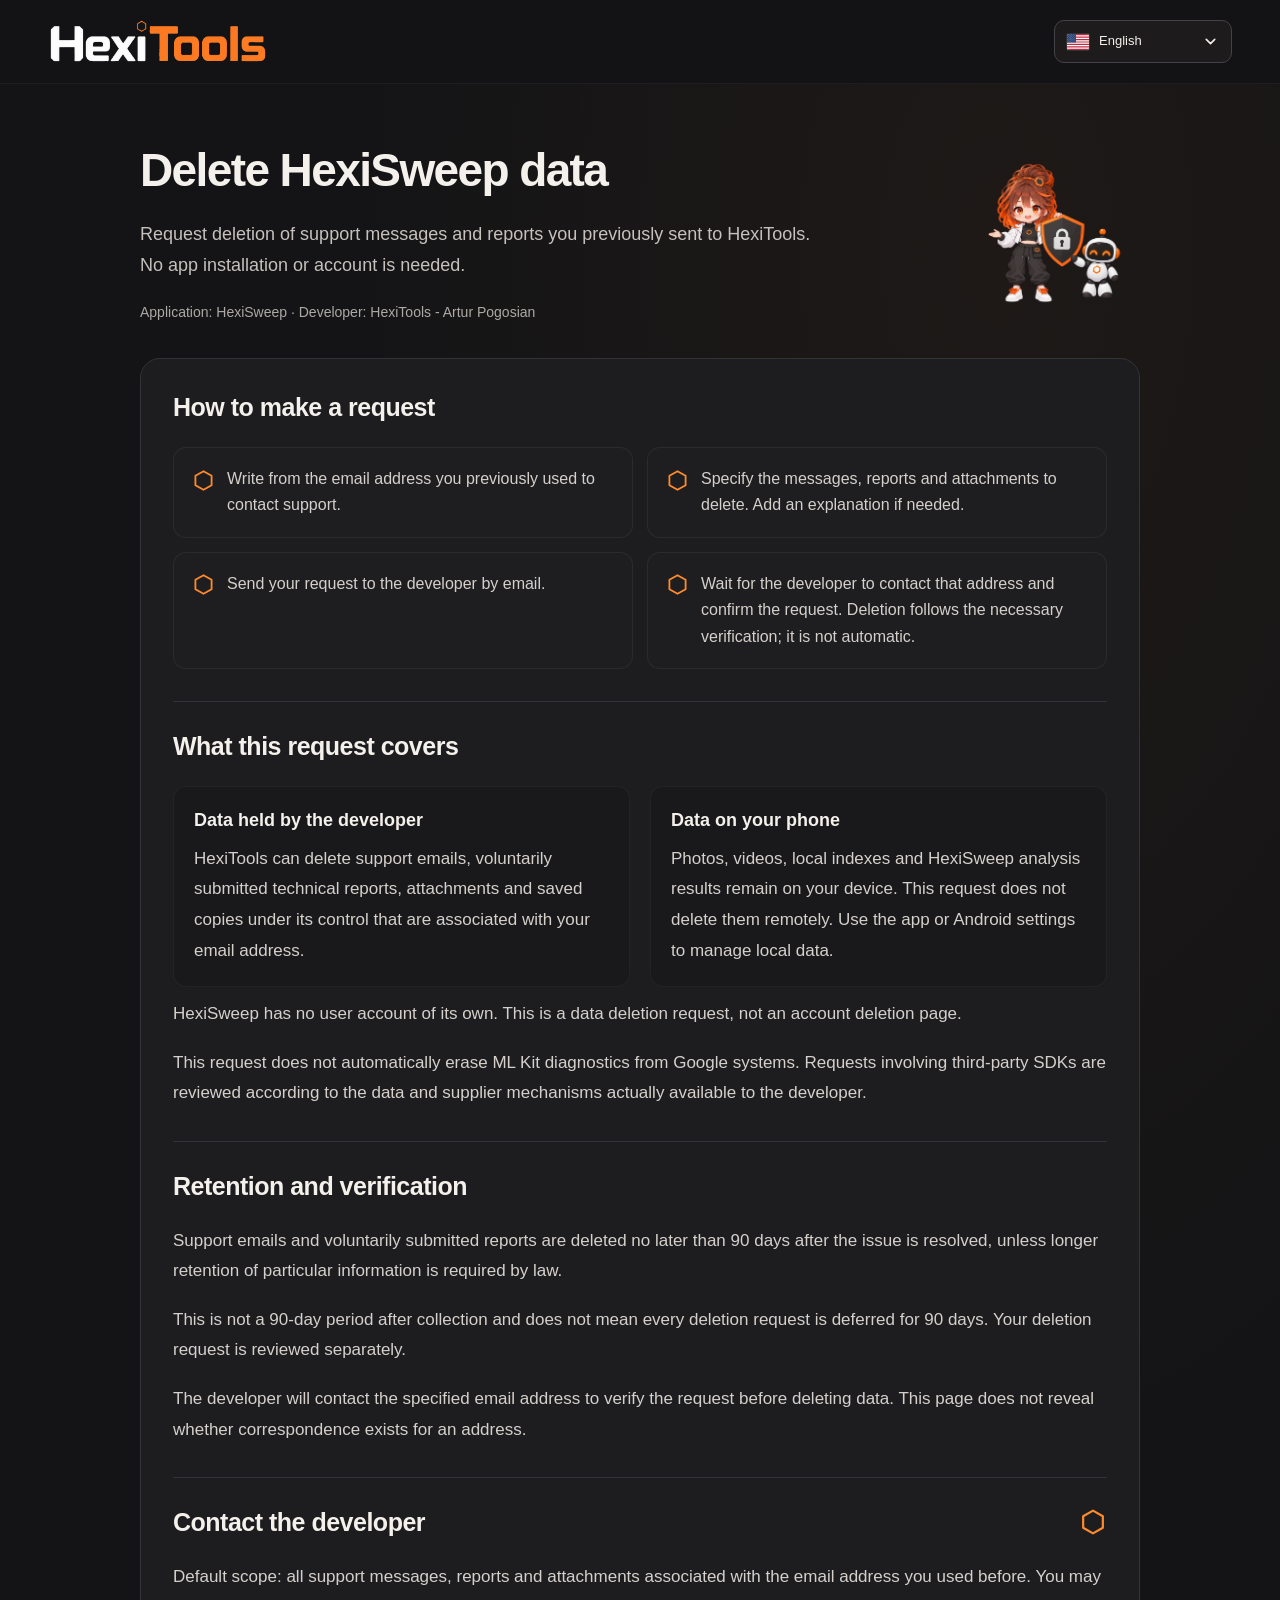
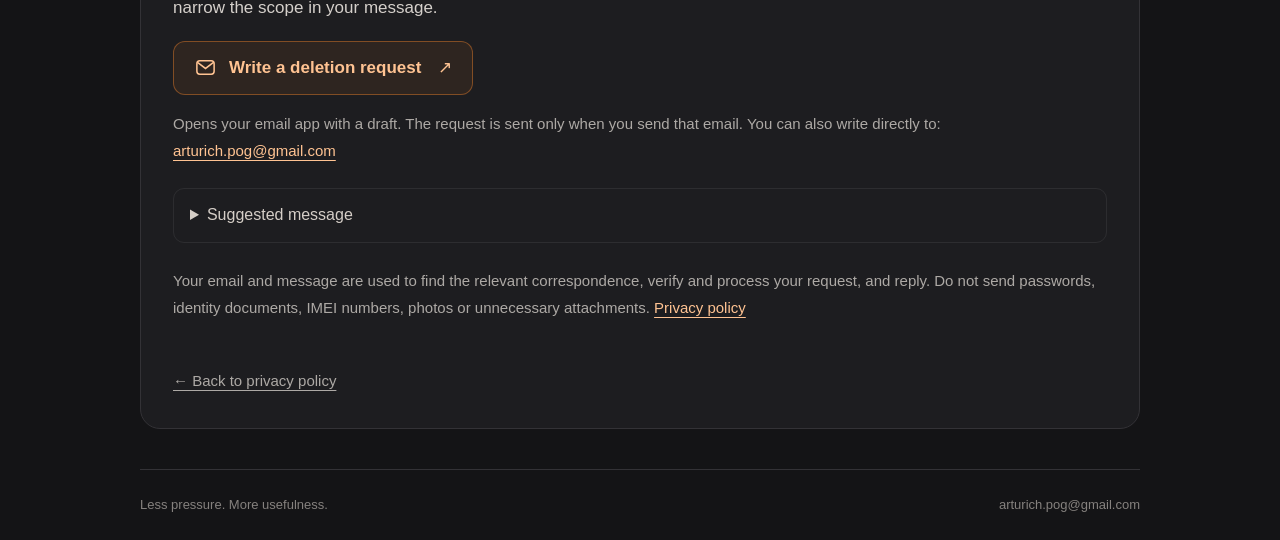
==== commit e57224a7: "Use shared hexagons for deletion steps and record publishing approval" ====
--- a/hexisweep/delete-data/index.html
+++ b/hexisweep/delete-data/index.html
@@ -1,5 +1,5 @@
-<!doctype html><html lang="en" class="delete-page"><head><meta charset="utf-8"><meta name="viewport" content="width=device-width,initial-scale=1"><meta name="color-scheme" content="dark"><meta name="theme-color" content="#141416"><meta name="referrer" content="no-referrer"><meta name="description" content="Request deletion of HexiSweep support emails, reports and attachments held by HexiTools. Instructions in six languages, without an app or account."><title>Delete HexiSweep data · HexiTools</title><link rel="canonical" href="https://art1shock.github.io/hexitools-site/hexisweep/delete-data/"><link rel="icon" type="image/svg+xml" href="../privacy/hexagon.svg"><link rel="stylesheet" href="../privacy/style.css?v=20261019-6"><link rel="stylesheet" href="style.css?v=20261019-1"><script src="app.js?v=20261019-1" defer></script></head><body id="top"><header class="site-header"><div class="header-inner"><a aria-label="HexiTools" class="brand" href="#top"><img alt="HexiTools" height="320" src="../privacy/assets/hexitools-wordmark.png" width="1590"/></a><div class="header-right"><div class="language"><label class="sr-only" data-ui="8" for="language">Language</label><select class="language-native" id="language"><option value="en">English</option><option value="ru">Русский</option><option value="es">Español</option><option value="de">Deutsch</option><option value="fr">Français</option><option value="pt-BR">Português (Brasil)</option></select><button aria-controls="language-menu" aria-expanded="false" aria-haspopup="listbox" class="language-toggle" hidden="" id="language-toggle" type="button"><img alt="" height="16" id="language-flag" src="../privacy/assets/flags/en.svg" width="22"/><span id="language-name">English</span><svg aria-hidden="true" class="language-chevron" fill="none" viewbox="0 0 20 20"><path d="m5 7.5 5 5 5-5" stroke="currentColor" stroke-linecap="round" stroke-linejoin="round" stroke-width="1.8"></path></svg></button><div aria-label="Language" class="language-menu" hidden="" id="language-menu" role="listbox" tabindex="-1"></div></div></div></div></header><main class="delete-wrap"><section class="delete-hero"><div><h1 id="page-title">Delete HexiSweep data</h1><p id="page-lead">Request deletion of support messages and reports you previously sent to HexiTools. No app installation or account is needed.</p><p id="developer-line">Application: HexiSweep · Developer: HexiTools - Artur Pogosian</p></div><img src="../privacy/assets/hexi_privacy_team_v3.webp" alt="" width="160" height="192"></section><noscript><div class="no-js-note">Instructions and direct email contact remain available without JavaScript.<br><a href="#en-steps" lang="en">en</a> · <a href="#ru-steps" lang="ru">ru</a> · <a href="#es-steps" lang="es">es</a> · <a href="#de-steps" lang="de">de</a> · <a href="#fr-steps" lang="fr">fr</a> · <a href="#pt-BR-steps" lang="pt-BR">pt-BR</a></div><style>.delete-copy[hidden]{display:block!important}.delete-copy{margin-bottom:40px}.language{display:none}</style></noscript><div class="delete-document"><article lang="en" id="delete-en" class="delete-copy">
-<section data-block="steps" id="en-steps"><h2>How to make a request</h2><ol class="steps"><li><span class="step-index" aria-hidden="true">1</span><span>Write from the email address you previously used to contact support.</span></li><li><span class="step-index" aria-hidden="true">2</span><span>Specify the messages, reports and attachments to delete. Add an explanation if needed.</span></li><li><span class="step-index" aria-hidden="true">3</span><span>Send your request to the developer by email.</span></li><li><span class="step-index" aria-hidden="true">4</span><span>Wait for the developer to contact that address and confirm the request. Deletion follows the necessary verification; it is not automatic.</span></li></ol></section>
+<!doctype html><html lang="en" class="delete-page"><head><meta charset="utf-8"><meta name="viewport" content="width=device-width,initial-scale=1"><meta name="color-scheme" content="dark"><meta name="theme-color" content="#141416"><meta name="referrer" content="no-referrer"><meta name="description" content="Request deletion of HexiSweep support emails, reports and attachments held by HexiTools. Instructions in six languages, without an app or account."><title>Delete HexiSweep data · HexiTools</title><link rel="canonical" href="https://art1shock.github.io/hexitools-site/hexisweep/delete-data/"><link rel="icon" type="image/svg+xml" href="../privacy/hexagon.svg"><link rel="stylesheet" href="../privacy/style.css?v=20261019-7"><link rel="stylesheet" href="style.css?v=20261019-2"><script src="app.js?v=20261019-1" defer></script></head><body id="top"><header class="site-header"><div class="header-inner"><a aria-label="HexiTools" class="brand" href="#top"><img alt="HexiTools" height="320" src="../privacy/assets/hexitools-wordmark.png" width="1590"/></a><div class="header-right"><div class="language"><label class="sr-only" data-ui="8" for="language">Language</label><select class="language-native" id="language"><option value="en">English</option><option value="ru">Русский</option><option value="es">Español</option><option value="de">Deutsch</option><option value="fr">Français</option><option value="pt-BR">Português (Brasil)</option></select><button aria-controls="language-menu" aria-expanded="false" aria-haspopup="listbox" class="language-toggle" hidden="" id="language-toggle" type="button"><img alt="" height="16" id="language-flag" src="../privacy/assets/flags/en.svg" width="22"/><span id="language-name">English</span><svg aria-hidden="true" class="language-chevron" fill="none" viewbox="0 0 20 20"><path d="m5 7.5 5 5 5-5" stroke="currentColor" stroke-linecap="round" stroke-linejoin="round" stroke-width="1.8"></path></svg></button><div aria-label="Language" class="language-menu" hidden="" id="language-menu" role="listbox" tabindex="-1"></div></div></div></div></header><main class="delete-wrap"><section class="delete-hero"><div><h1 id="page-title">Delete HexiSweep data</h1><p id="page-lead">Request deletion of support messages and reports you previously sent to HexiTools. No app installation or account is needed.</p><p id="developer-line">Application: HexiSweep · Developer: HexiTools - Artur Pogosian</p></div><img src="../privacy/assets/hexi_privacy_team_v3.webp" alt="" width="160" height="192"></section><noscript><div class="no-js-note">Instructions and direct email contact remain available without JavaScript.<br><a href="#en-steps" lang="en">en</a> · <a href="#ru-steps" lang="ru">ru</a> · <a href="#es-steps" lang="es">es</a> · <a href="#de-steps" lang="de">de</a> · <a href="#fr-steps" lang="fr">fr</a> · <a href="#pt-BR-steps" lang="pt-BR">pt-BR</a></div><style>.delete-copy[hidden]{display:block!important}.delete-copy{margin-bottom:40px}.language{display:none}</style></noscript><div class="delete-document"><article lang="en" id="delete-en" class="delete-copy">
+<section data-block="steps" id="en-steps"><h2>How to make a request</h2><ol class="steps"><li><span class="site-hex step-hex" aria-hidden="true"></span><span>Write from the email address you previously used to contact support.</span></li><li><span class="site-hex step-hex" aria-hidden="true"></span><span>Specify the messages, reports and attachments to delete. Add an explanation if needed.</span></li><li><span class="site-hex step-hex" aria-hidden="true"></span><span>Send your request to the developer by email.</span></li><li><span class="site-hex step-hex" aria-hidden="true"></span><span>Wait for the developer to contact that address and confirm the request. Deletion follows the necessary verification; it is not automatic.</span></li></ol></section>
 <section data-block="scope" id="en-scope"><h2>What this request covers</h2><div class="scope-grid"><div><h3>Data held by the developer</h3><p>HexiTools can delete support emails, voluntarily submitted technical reports, attachments and saved copies under its control that are associated with your email address.</p></div><div><h3>Data on your phone</h3><p>Photos, videos, local indexes and HexiSweep analysis results remain on your device. This request does not delete them remotely. Use the app or Android settings to manage local data.</p></div></div><p>HexiSweep has no user account of its own. This is a data deletion request, not an account deletion page.</p><p>This request does not automatically erase ML Kit diagnostics from Google systems. Requests involving third-party SDKs are reviewed according to the data and supplier mechanisms actually available to the developer.</p></section>
 <section data-block="retention" id="en-retention"><h2>Retention and verification</h2><p>Support emails and voluntarily submitted reports are deleted no later than 90 days after the issue is resolved, unless longer retention of particular information is required by law.</p><p>This is not a 90-day period after collection and does not mean every deletion request is deferred for 90 days. Your deletion request is reviewed separately.</p><p>The developer will contact the specified email address to verify the request before deleting data. This page does not reveal whether correspondence exists for an address.</p></section>
 <section data-block="request" id="en-request" class="request-panel"><span class="site-hex" aria-hidden="true"></span><h2>Contact the developer</h2><p>Default scope: all support messages, reports and attachments associated with the email address you used before. You may narrow the scope in your message.</p><a class="email-button" href="mailto:arturich.pog@gmail.com?subject=HexiSweep%20-%20data%20deletion%20request&amp;body=Application%3A%20HexiSweep%0APrevious%20support%20email%20address%3A%20%5Byour%20email%5D%0AData%20to%20delete%3A%20all%20associated%20support%20messages%2C%20reports%20and%20attachments%0AAdditional%20information%20%28optional%29%3A%20%5Bdetails%5D"><svg viewBox="0 0 24 24" fill="none" stroke="currentColor" stroke-width="1.6" aria-hidden="true"><rect x="3" y="5" width="18" height="14" rx="3"/><path d="m4 7 8 6 8-6"/></svg><span>Write a deletion request</span><span aria-hidden="true">↗</span></a><p class="mail-hint">Opens your email app with a draft. The request is sent only when you send that email. You can also write directly to:<br><a class="direct-email" href="mailto:arturich.pog@gmail.com">arturich.pog@gmail.com</a></p><details class="message-template"><summary>Suggested message</summary><pre>Application: HexiSweep
@@ -7,7 +7,7 @@
 Data to delete: all associated support messages, reports and attachments
 Additional information (optional): [details]</pre></details><p class="usage">Your email and message are used to find the relevant correspondence, verify and process your request, and reply. Do not send passwords, identity documents, IMEI numbers, photos or unnecessary attachments. <a class="privacy-link" href="../privacy/?lang=en" target="_blank" rel="noopener noreferrer">Privacy policy</a></p></section>
 <a class="back-link" href="../privacy/?lang=en" target="_blank" rel="noopener noreferrer">← Back to privacy policy</a></article><article lang="ru" id="delete-ru" class="delete-copy" hidden>
-<section data-block="steps" id="ru-steps"><h2>Как отправить запрос</h2><ol class="steps"><li><span class="step-index" aria-hidden="true">1</span><span>Напишите с адреса электронной почты, с которого ранее обращались в поддержку.</span></li><li><span class="step-index" aria-hidden="true">2</span><span>Укажите обращения, отчёты и вложения, которые хотите удалить. При необходимости добавьте пояснение.</span></li><li><span class="step-index" aria-hidden="true">3</span><span>Отправьте запрос разработчику по электронной почте.</span></li><li><span class="step-index" aria-hidden="true">4</span><span>Дождитесь письма разработчика на этот адрес для подтверждения запроса. Удаление выполняется после необходимой проверки, а не автоматически.</span></li></ol></section>
+<section data-block="steps" id="ru-steps"><h2>Как отправить запрос</h2><ol class="steps"><li><span class="site-hex step-hex" aria-hidden="true"></span><span>Напишите с адреса электронной почты, с которого ранее обращались в поддержку.</span></li><li><span class="site-hex step-hex" aria-hidden="true"></span><span>Укажите обращения, отчёты и вложения, которые хотите удалить. При необходимости добавьте пояснение.</span></li><li><span class="site-hex step-hex" aria-hidden="true"></span><span>Отправьте запрос разработчику по электронной почте.</span></li><li><span class="site-hex step-hex" aria-hidden="true"></span><span>Дождитесь письма разработчика на этот адрес для подтверждения запроса. Удаление выполняется после необходимой проверки, а не автоматически.</span></li></ol></section>
 <section data-block="scope" id="ru-scope"><h2>Какие данные можно удалить</h2><div class="scope-grid"><div><h3>Данные у разработчика</h3><p>HexiTools может удалить находящиеся под его контролем письма поддержки, добровольно присланные технические отчёты, вложения и сохранённые копии, связанные с вашим email.</p></div><div><h3>Данные на телефоне</h3><p>Фотографии, видео, локальные индексы и результаты анализа HexiSweep находятся на вашем устройстве. Этот запрос не удаляет их дистанционно. Управлять локальными данными можно в приложении или настройках Android.</p></div></div><p>У HexiSweep нет собственного пользовательского аккаунта. Эта страница предназначена для удаления данных, а не аккаунта.</p><p>Запрос не удаляет автоматически диагностику ML Kit из систем Google. Обращения, затрагивающие сторонние SDK, рассматриваются с учётом реально доступных разработчику данных и механизмов поставщика.</p></section>
 <section data-block="retention" id="ru-retention"><h2>Хранение и проверка запроса</h2><p>Письма поддержки и добровольно присланные отчёты удаляются не позднее 90 дней после решения вопроса, кроме случаев обязательного хранения отдельных сведений по закону.</p><p>Это не срок в 90 дней после сбора данных и не разрешение откладывать любой запрос на удаление на 90 дней. Запрос на удаление рассматривается отдельно.</p><p>Перед удалением разработчик связывается с указанным адресом для проверки запроса. Страница не раскрывает, существует ли переписка по определённому email.</p></section>
 <section data-block="request" id="ru-request" class="request-panel"><span class="site-hex" aria-hidden="true"></span><h2>Связаться с разработчиком</h2><p>По умолчанию можно запросить удаление всех обращений, отчётов и вложений, связанных с email предыдущего обращения. При желании уточните состав данных в письме.</p><a class="email-button" href="mailto:arturich.pog@gmail.com?subject=HexiSweep%20-%20%D0%B7%D0%B0%D0%BF%D1%80%D0%BE%D1%81%20%D0%BD%D0%B0%20%D1%83%D0%B4%D0%B0%D0%BB%D0%B5%D0%BD%D0%B8%D0%B5%20%D0%B4%D0%B0%D0%BD%D0%BD%D1%8B%D1%85&amp;body=%D0%9F%D1%80%D0%B8%D0%BB%D0%BE%D0%B6%D0%B5%D0%BD%D0%B8%D0%B5%3A%20HexiSweep%0AEmail%20%D0%BF%D1%80%D0%B5%D0%B4%D1%8B%D0%B4%D1%83%D1%89%D0%B5%D0%B3%D0%BE%20%D0%BE%D0%B1%D1%80%D0%B0%D1%89%D0%B5%D0%BD%D0%B8%D1%8F%3A%20%5B%D0%B2%D0%B0%D1%88%20%D0%B0%D0%B4%D1%80%D0%B5%D1%81%5D%0A%D0%9A%D0%B0%D0%BA%D0%B8%D0%B5%20%D0%B4%D0%B0%D0%BD%D0%BD%D1%8B%D0%B5%20%D1%83%D0%B4%D0%B0%D0%BB%D0%B8%D1%82%D1%8C%3A%20%D0%B2%D1%81%D0%B5%20%D1%81%D0%B2%D1%8F%D0%B7%D0%B0%D0%BD%D0%BD%D1%8B%D0%B5%20%D0%BE%D0%B1%D1%80%D0%B0%D1%89%D0%B5%D0%BD%D0%B8%D1%8F%2C%20%D0%BE%D1%82%D1%87%D1%91%D1%82%D1%8B%20%D0%B8%20%D0%B2%D0%BB%D0%BE%D0%B6%D0%B5%D0%BD%D0%B8%D1%8F%0A%D0%94%D0%BE%D0%BF%D0%BE%D0%BB%D0%BD%D0%B8%D1%82%D0%B5%D0%BB%D1%8C%D0%BD%D0%B0%D1%8F%20%D0%B8%D0%BD%D1%84%D0%BE%D1%80%D0%BC%D0%B0%D1%86%D0%B8%D1%8F%20%28%D0%BD%D0%B5%D0%BE%D0%B1%D1%8F%D0%B7%D0%B0%D1%82%D0%B5%D0%BB%D1%8C%D0%BD%D0%BE%29%3A%20%5B%D0%BF%D0%BE%D1%8F%D1%81%D0%BD%D0%B5%D0%BD%D0%B8%D0%B5%5D"><svg viewBox="0 0 24 24" fill="none" stroke="currentColor" stroke-width="1.6" aria-hidden="true"><rect x="3" y="5" width="18" height="14" rx="3"/><path d="m4 7 8 6 8-6"/></svg><span>Написать запрос на удаление</span><span aria-hidden="true">↗</span></a><p class="mail-hint">Откроется почтовое приложение с черновиком. Запрос будет отправлен только после отправки письма вами. Также можно написать напрямую:<br><a class="direct-email" href="mailto:arturich.pog@gmail.com">arturich.pog@gmail.com</a></p><details class="message-template"><summary>Шаблон письма</summary><pre>Приложение: HexiSweep
@@ -15,7 +15,7 @@
 Какие данные удалить: все связанные обращения, отчёты и вложения
 Дополнительная информация (необязательно): [пояснение]</pre></details><p class="usage">Ваш email и текст письма используются для поиска переписки, проверки и обработки запроса, а также ответа. Не присылайте пароли, документы, IMEI, фотографии и ненужные вложения. <a class="privacy-link" href="../privacy/?lang=ru" target="_blank" rel="noopener noreferrer">Политика конфиденциальности</a></p></section>
 <a class="back-link" href="../privacy/?lang=ru" target="_blank" rel="noopener noreferrer">← К политике конфиденциальности</a></article><article lang="es" id="delete-es" class="delete-copy" hidden>
-<section data-block="steps" id="es-steps"><h2>Cómo enviar una solicitud</h2><ol class="steps"><li><span class="step-index" aria-hidden="true">1</span><span>Escribe desde el correo electrónico que usaste para contactar con soporte.</span></li><li><span class="step-index" aria-hidden="true">2</span><span>Indica los mensajes, informes y archivos adjuntos que deseas eliminar. Añade una explicación si es necesario.</span></li><li><span class="step-index" aria-hidden="true">3</span><span>Envía tu solicitud al desarrollador por correo electrónico.</span></li><li><span class="step-index" aria-hidden="true">4</span><span>Espera a que el desarrollador contacte con esa dirección para confirmar la solicitud. La eliminación se realiza tras la verificación necesaria, no automáticamente.</span></li></ol></section>
+<section data-block="steps" id="es-steps"><h2>Cómo enviar una solicitud</h2><ol class="steps"><li><span class="site-hex step-hex" aria-hidden="true"></span><span>Escribe desde el correo electrónico que usaste para contactar con soporte.</span></li><li><span class="site-hex step-hex" aria-hidden="true"></span><span>Indica los mensajes, informes y archivos adjuntos que deseas eliminar. Añade una explicación si es necesario.</span></li><li><span class="site-hex step-hex" aria-hidden="true"></span><span>Envía tu solicitud al desarrollador por correo electrónico.</span></li><li><span class="site-hex step-hex" aria-hidden="true"></span><span>Espera a que el desarrollador contacte con esa dirección para confirmar la solicitud. La eliminación se realiza tras la verificación necesaria, no automáticamente.</span></li></ol></section>
 <section data-block="scope" id="es-scope"><h2>Qué datos puedes solicitar que se eliminen</h2><div class="scope-grid"><div><h3>Datos en poder del desarrollador</h3><p>HexiTools puede eliminar correos de soporte, informes técnicos enviados voluntariamente, adjuntos y copias guardadas bajo su control que estén vinculados a tu correo electrónico.</p></div><div><h3>Datos en tu teléfono</h3><p>Las fotos, vídeos, índices locales y resultados del análisis de HexiSweep permanecen en tu dispositivo. Esta solicitud no los elimina de forma remota. Puedes gestionar los datos locales en la aplicación o en los ajustes de Android.</p></div></div><p>HexiSweep no tiene una cuenta de usuario propia. Esta página sirve para solicitar la eliminación de datos, no de una cuenta.</p><p>La solicitud no elimina automáticamente los diagnósticos de ML Kit de los sistemas de Google. Las solicitudes relativas a SDK de terceros se revisan según los datos y mecanismos del proveedor realmente disponibles para el desarrollador.</p></section>
 <section data-block="retention" id="es-retention"><h2>Conservación y verificación</h2><p>Los correos de soporte y los informes enviados voluntariamente se eliminan como máximo 90 días después de resolver el asunto, salvo que la ley exija conservar determinados datos durante más tiempo.</p><p>Este plazo no empieza cuando se recopilan los datos ni permite aplazar todas las solicitudes de eliminación durante 90 días. Cada solicitud de eliminación se revisa por separado.</p><p>Antes de eliminar los datos, el desarrollador contactará con la dirección indicada para verificar la solicitud. Esta página no revela si existe correspondencia para una dirección.</p></section>
 <section data-block="request" id="es-request" class="request-panel"><span class="site-hex" aria-hidden="true"></span><h2>Contactar con el desarrollador</h2><p>Puedes solicitar por defecto todos los mensajes, informes y adjuntos asociados al correo que usaste antes. Si lo deseas, delimita los datos en tu mensaje.</p><a class="email-button" href="mailto:arturich.pog@gmail.com?subject=HexiSweep%20-%20solicitud%20de%20eliminaci%C3%B3n%20de%20datos&amp;body=Aplicaci%C3%B3n%3A%20HexiSweep%0ACorreo%20de%20la%20consulta%20anterior%3A%20%5Btu%20correo%5D%0ADatos%20que%20eliminar%3A%20todos%20los%20mensajes%20de%20soporte%2C%20informes%20y%20adjuntos%20asociados%0AInformaci%C3%B3n%20adicional%20%28opcional%29%3A%20%5Bdetalles%5D"><svg viewBox="0 0 24 24" fill="none" stroke="currentColor" stroke-width="1.6" aria-hidden="true"><rect x="3" y="5" width="18" height="14" rx="3"/><path d="m4 7 8 6 8-6"/></svg><span>Escribir una solicitud de eliminación</span><span aria-hidden="true">↗</span></a><p class="mail-hint">Abre tu aplicación de correo con un borrador. La solicitud solo se envía cuando envías el mensaje. También puedes escribir directamente a:<br><a class="direct-email" href="mailto:arturich.pog@gmail.com">arturich.pog@gmail.com</a></p><details class="message-template"><summary>Mensaje sugerido</summary><pre>Aplicación: HexiSweep
@@ -23,7 +23,7 @@
 Datos que eliminar: todos los mensajes de soporte, informes y adjuntos asociados
 Información adicional (opcional): [detalles]</pre></details><p class="usage">Tu correo y tu mensaje se usan para localizar la correspondencia, verificar y tramitar la solicitud y responderte. No envíes contraseñas, documentos de identidad, IMEI, fotos ni adjuntos innecesarios. <a class="privacy-link" href="../privacy/?lang=es" target="_blank" rel="noopener noreferrer">Política de privacidad</a></p></section>
 <a class="back-link" href="../privacy/?lang=es" target="_blank" rel="noopener noreferrer">← Volver a la política de privacidad</a></article><article lang="de" id="delete-de" class="delete-copy" hidden>
-<section data-block="steps" id="de-steps"><h2>So stellst du eine Anfrage</h2><ol class="steps"><li><span class="step-index" aria-hidden="true">1</span><span>Schreibe von der E-Mail-Adresse, mit der du den Support zuvor kontaktiert hast.</span></li><li><span class="step-index" aria-hidden="true">2</span><span>Gib an, welche Nachrichten, Berichte und Anhänge gelöscht werden sollen. Ergänze bei Bedarf eine Erklärung.</span></li><li><span class="step-index" aria-hidden="true">3</span><span>Sende deine Anfrage per E-Mail an den Entwickler.</span></li><li><span class="step-index" aria-hidden="true">4</span><span>Warte auf eine Nachricht des Entwicklers an diese Adresse, um die Anfrage zu bestätigen. Die Löschung erfolgt nach der notwendigen Prüfung, nicht automatisch.</span></li></ol></section>
+<section data-block="steps" id="de-steps"><h2>So stellst du eine Anfrage</h2><ol class="steps"><li><span class="site-hex step-hex" aria-hidden="true"></span><span>Schreibe von der E-Mail-Adresse, mit der du den Support zuvor kontaktiert hast.</span></li><li><span class="site-hex step-hex" aria-hidden="true"></span><span>Gib an, welche Nachrichten, Berichte und Anhänge gelöscht werden sollen. Ergänze bei Bedarf eine Erklärung.</span></li><li><span class="site-hex step-hex" aria-hidden="true"></span><span>Sende deine Anfrage per E-Mail an den Entwickler.</span></li><li><span class="site-hex step-hex" aria-hidden="true"></span><span>Warte auf eine Nachricht des Entwicklers an diese Adresse, um die Anfrage zu bestätigen. Die Löschung erfolgt nach der notwendigen Prüfung, nicht automatisch.</span></li></ol></section>
 <section data-block="scope" id="de-scope"><h2>Welche Daten gelöscht werden können</h2><div class="scope-grid"><div><h3>Daten beim Entwickler</h3><p>HexiTools kann Support-E-Mails, freiwillig eingesendete technische Berichte, Anhänge und gespeicherte Kopien unter seiner Kontrolle löschen, die mit deiner E-Mail-Adresse verknüpft sind.</p></div><div><h3>Daten auf deinem Smartphone</h3><p>Fotos, Videos, lokale Indizes und Analyseergebnisse von HexiSweep bleiben auf deinem Gerät. Diese Anfrage löscht sie nicht aus der Ferne. Lokale Daten kannst du in der App oder in den Android-Einstellungen verwalten.</p></div></div><p>HexiSweep hat kein eigenes Benutzerkonto. Diese Seite dient der Datenlöschung, nicht der Kontolöschung.</p><p>Die Anfrage löscht ML-Kit-Diagnosedaten nicht automatisch aus Google-Systemen. Anfragen zu Drittanbieter-SDKs werden anhand der Daten und Anbieterverfahren geprüft, die dem Entwickler tatsächlich zur Verfügung stehen.</p></section>
 <section data-block="retention" id="de-retention"><h2>Aufbewahrung und Prüfung</h2><p>Support-E-Mails und freiwillig eingesendete Berichte werden spätestens 90 Tage nach Klärung des Anliegens gelöscht, sofern eine längere Aufbewahrung einzelner Angaben nicht gesetzlich vorgeschrieben ist.</p><p>Die Frist beginnt nicht mit der Erhebung und erlaubt nicht, jede Löschanfrage um 90 Tage zu verschieben. Löschanfragen werden gesondert geprüft.</p><p>Vor der Löschung kontaktiert der Entwickler die angegebene Adresse, um die Anfrage zu prüfen. Diese Seite verrät nicht, ob zu einer Adresse Korrespondenz vorhanden ist.</p></section>
 <section data-block="request" id="de-request" class="request-panel"><span class="site-hex" aria-hidden="true"></span><h2>Entwickler kontaktieren</h2><p>Standardmäßig kannst du alle Supportnachrichten, Berichte und Anhänge zu deiner bisherigen E-Mail-Adresse anfordern. Du kannst den Umfang in deiner Nachricht eingrenzen.</p><a class="email-button" href="mailto:arturich.pog@gmail.com?subject=HexiSweep%20-%20Anfrage%20zur%20Datenl%C3%B6schung&amp;body=App%3A%20HexiSweep%0AE-Mail-Adresse%20der%20fr%C3%BCheren%20Anfrage%3A%20%5Bdeine%20Adresse%5D%0AZu%20l%C3%B6schende%20Daten%3A%20alle%20zugeh%C3%B6rigen%20Supportnachrichten%2C%20Berichte%20und%20Anh%C3%A4nge%0AZus%C3%A4tzliche%20Informationen%20%28optional%29%3A%20%5BDetails%5D"><svg viewBox="0 0 24 24" fill="none" stroke="currentColor" stroke-width="1.6" aria-hidden="true"><rect x="3" y="5" width="18" height="14" rx="3"/><path d="m4 7 8 6 8-6"/></svg><span>Löschanfrage per E-Mail schreiben</span><span aria-hidden="true">↗</span></a><p class="mail-hint">Öffnet deine E-Mail-App mit einem Entwurf. Die Anfrage wird erst versendet, wenn du die E-Mail absendest. Du kannst auch direkt schreiben an:<br><a class="direct-email" href="mailto:arturich.pog@gmail.com">arturich.pog@gmail.com</a></p><details class="message-template"><summary>Nachrichtenvorlage</summary><pre>App: HexiSweep
@@ -31,7 +31,7 @@
 Zu löschende Daten: alle zugehörigen Supportnachrichten, Berichte und Anhänge
 Zusätzliche Informationen (optional): [Details]</pre></details><p class="usage">Deine E-Mail-Adresse und Nachricht dienen dazu, die Korrespondenz zu finden, deine Anfrage zu prüfen und zu bearbeiten sowie dir zu antworten. Sende keine Passwörter, Ausweisdokumente, IMEI-Nummern, Fotos oder unnötigen Anhänge. <a class="privacy-link" href="../privacy/?lang=de" target="_blank" rel="noopener noreferrer">Datenschutzerklärung</a></p></section>
 <a class="back-link" href="../privacy/?lang=de" target="_blank" rel="noopener noreferrer">← Zur Datenschutzerklärung</a></article><article lang="fr" id="delete-fr" class="delete-copy" hidden>
-<section data-block="steps" id="fr-steps"><h2>Comment faire une demande</h2><ol class="steps"><li><span class="step-index" aria-hidden="true">1</span><span>Écrivez depuis l’adresse e-mail utilisée pour contacter le support auparavant.</span></li><li><span class="step-index" aria-hidden="true">2</span><span>Précisez les messages, rapports et pièces jointes à supprimer. Ajoutez une explication si nécessaire.</span></li><li><span class="step-index" aria-hidden="true">3</span><span>Envoyez votre demande au développeur par e-mail.</span></li><li><span class="step-index" aria-hidden="true">4</span><span>Attendez le message du développeur à cette adresse pour confirmer la demande. La suppression intervient après la vérification nécessaire, et non automatiquement.</span></li></ol></section>
+<section data-block="steps" id="fr-steps"><h2>Comment faire une demande</h2><ol class="steps"><li><span class="site-hex step-hex" aria-hidden="true"></span><span>Écrivez depuis l’adresse e-mail utilisée pour contacter le support auparavant.</span></li><li><span class="site-hex step-hex" aria-hidden="true"></span><span>Précisez les messages, rapports et pièces jointes à supprimer. Ajoutez une explication si nécessaire.</span></li><li><span class="site-hex step-hex" aria-hidden="true"></span><span>Envoyez votre demande au développeur par e-mail.</span></li><li><span class="site-hex step-hex" aria-hidden="true"></span><span>Attendez le message du développeur à cette adresse pour confirmer la demande. La suppression intervient après la vérification nécessaire, et non automatiquement.</span></li></ol></section>
 <section data-block="scope" id="fr-scope"><h2>Données concernées</h2><div class="scope-grid"><div><h3>Données détenues par le développeur</h3><p>HexiTools peut supprimer les e-mails de support, rapports techniques envoyés volontairement, pièces jointes et copies conservées sous son contrôle qui sont associés à votre adresse e-mail.</p></div><div><h3>Données sur votre téléphone</h3><p>Les photos, vidéos, index locaux et résultats d’analyse de HexiSweep restent sur votre appareil. Cette demande ne les supprime pas à distance. Gérez les données locales dans l’application ou les paramètres Android.</p></div></div><p>HexiSweep ne possède pas de compte utilisateur propre. Cette page concerne la suppression de données, pas d’un compte.</p><p>La demande n’efface pas automatiquement les diagnostics ML Kit des systèmes de Google. Les demandes concernant des SDK tiers sont examinées selon les données et mécanismes du fournisseur réellement accessibles au développeur.</p></section>
 <section data-block="retention" id="fr-retention"><h2>Conservation et vérification</h2><p>Les e-mails de support et les rapports envoyés volontairement sont supprimés au plus tard 90 jours après la résolution du problème, sauf si la loi impose de conserver certaines informations plus longtemps.</p><p>Ce délai ne commence pas à la collecte et ne permet pas de reporter toutes les demandes de suppression de 90 jours. Les demandes de suppression sont examinées séparément.</p><p>Avant la suppression, le développeur contacte l’adresse indiquée pour vérifier la demande. Cette page ne révèle pas si une correspondance existe pour une adresse.</p></section>
 <section data-block="request" id="fr-request" class="request-panel"><span class="site-hex" aria-hidden="true"></span><h2>Contacter le développeur</h2><p>Vous pouvez demander par défaut tous les messages, rapports et pièces jointes liés à l’adresse utilisée auparavant. Vous pouvez préciser un périmètre plus restreint dans votre message.</p><a class="email-button" href="mailto:arturich.pog@gmail.com?subject=HexiSweep%20-%20demande%20de%20suppression%20de%20donn%C3%A9es&amp;body=Application%20%3A%20HexiSweep%0AAdresse%20utilis%C3%A9e%20pour%20la%20demande%20pr%C3%A9c%C3%A9dente%20%3A%20%5Bvotre%20adresse%5D%0ADonn%C3%A9es%20%C3%A0%20supprimer%20%3A%20tous%20les%20messages%2C%20rapports%20et%20pi%C3%A8ces%20jointes%20associ%C3%A9s%0AInformations%20compl%C3%A9mentaires%20%28facultatif%29%20%3A%20%5Bpr%C3%A9cisions%5D"><svg viewBox="0 0 24 24" fill="none" stroke="currentColor" stroke-width="1.6" aria-hidden="true"><rect x="3" y="5" width="18" height="14" rx="3"/><path d="m4 7 8 6 8-6"/></svg><span>Rédiger une demande de suppression</span><span aria-hidden="true">↗</span></a><p class="mail-hint">Ouvre votre application de messagerie avec un brouillon. La demande n’est envoyée que lorsque vous envoyez cet e-mail. Vous pouvez aussi écrire directement à :<br><a class="direct-email" href="mailto:arturich.pog@gmail.com">arturich.pog@gmail.com</a></p><details class="message-template"><summary>Modèle de message</summary><pre>Application : HexiSweep
@@ -39,7 +39,7 @@
 Données à supprimer : tous les messages, rapports et pièces jointes associés
 Informations complémentaires (facultatif) : [précisions]</pre></details><p class="usage">Votre adresse et votre message servent à retrouver la correspondance, vérifier et traiter la demande, puis vous répondre. N’envoyez pas de mots de passe, de pièces d’identité, d’IMEI, de photos ou de pièces jointes inutiles. <a class="privacy-link" href="../privacy/?lang=fr" target="_blank" rel="noopener noreferrer">Politique de confidentialité</a></p></section>
 <a class="back-link" href="../privacy/?lang=fr" target="_blank" rel="noopener noreferrer">← Retour à la politique de confidentialité</a></article><article lang="pt-BR" id="delete-pt-BR" class="delete-copy" hidden>
-<section data-block="steps" id="pt-BR-steps"><h2>Como enviar uma solicitação</h2><ol class="steps"><li><span class="step-index" aria-hidden="true">1</span><span>Escreva usando o endereço de e-mail com o qual entrou em contato com o suporte anteriormente.</span></li><li><span class="step-index" aria-hidden="true">2</span><span>Indique as mensagens, os relatórios e os anexos que deseja excluir. Acrescente uma explicação, se necessário.</span></li><li><span class="step-index" aria-hidden="true">3</span><span>Envie a solicitação ao desenvolvedor por e-mail.</span></li><li><span class="step-index" aria-hidden="true">4</span><span>Aguarde a mensagem do desenvolvedor nesse endereço para confirmar a solicitação. A exclusão ocorre após a verificação necessária, não automaticamente.</span></li></ol></section>
+<section data-block="steps" id="pt-BR-steps"><h2>Como enviar uma solicitação</h2><ol class="steps"><li><span class="site-hex step-hex" aria-hidden="true"></span><span>Escreva usando o endereço de e-mail com o qual entrou em contato com o suporte anteriormente.</span></li><li><span class="site-hex step-hex" aria-hidden="true"></span><span>Indique as mensagens, os relatórios e os anexos que deseja excluir. Acrescente uma explicação, se necessário.</span></li><li><span class="site-hex step-hex" aria-hidden="true"></span><span>Envie a solicitação ao desenvolvedor por e-mail.</span></li><li><span class="site-hex step-hex" aria-hidden="true"></span><span>Aguarde a mensagem do desenvolvedor nesse endereço para confirmar a solicitação. A exclusão ocorre após a verificação necessária, não automaticamente.</span></li></ol></section>
 <section data-block="scope" id="pt-BR-scope"><h2>Quais dados podem ser excluídos</h2><div class="scope-grid"><div><h3>Dados em poder do desenvolvedor</h3><p>A HexiTools pode excluir e-mails de suporte, relatórios técnicos enviados voluntariamente, anexos e cópias salvas sob seu controle que estejam associados ao seu e-mail.</p></div><div><h3>Dados no seu celular</h3><p>Fotos, vídeos, índices locais e resultados da análise do HexiSweep permanecem no seu dispositivo. Esta solicitação não os exclui remotamente. Gerencie os dados locais no aplicativo ou nas configurações do Android.</p></div></div><p>O HexiSweep não possui uma conta de usuário própria. Esta página trata da exclusão de dados, não de uma conta.</p><p>A solicitação não apaga automaticamente os diagnósticos do ML Kit dos sistemas do Google. Solicitações que envolvam SDKs de terceiros são analisadas conforme os dados e mecanismos do fornecedor realmente disponíveis ao desenvolvedor.</p></section>
 <section data-block="retention" id="pt-BR-retention"><h2>Retenção e verificação</h2><p>Os e-mails de suporte e os relatórios enviados voluntariamente são excluídos em até 90 dias após a resolução do assunto, salvo quando a lei exigir a retenção de determinadas informações por mais tempo.</p><p>Esse prazo não começa na coleta nem permite adiar toda solicitação de exclusão por 90 dias. Solicitações de exclusão são analisadas separadamente.</p><p>Antes de excluir os dados, o desenvolvedor entra em contato com o endereço informado para verificar a solicitação. Esta página não revela se existe correspondência associada a um endereço.</p></section>
 <section data-block="request" id="pt-BR-request" class="request-panel"><span class="site-hex" aria-hidden="true"></span><h2>Entrar em contato com o desenvolvedor</h2><p>Por padrão, você pode solicitar todas as mensagens, os relatórios e os anexos associados ao e-mail usado anteriormente. Se preferir, delimite o escopo na mensagem.</p><a class="email-button" href="mailto:arturich.pog@gmail.com?subject=HexiSweep%20-%20solicita%C3%A7%C3%A3o%20de%20exclus%C3%A3o%20de%20dados&amp;body=Aplicativo%3A%20HexiSweep%0AE-mail%20do%20contato%20anterior%3A%20%5Bseu%20endere%C3%A7o%5D%0ADados%20a%20excluir%3A%20todas%20as%20mensagens%2C%20relat%C3%B3rios%20e%20anexos%20associados%0AInforma%C3%A7%C3%B5es%20adicionais%20%28opcional%29%3A%20%5Bdetalhes%5D"><svg viewBox="0 0 24 24" fill="none" stroke="currentColor" stroke-width="1.6" aria-hidden="true"><rect x="3" y="5" width="18" height="14" rx="3"/><path d="m4 7 8 6 8-6"/></svg><span>Escrever solicitação de exclusão</span><span aria-hidden="true">↗</span></a><p class="mail-hint">Abre seu aplicativo de e-mail com um rascunho. A solicitação só é enviada quando você envia a mensagem. Você também pode escrever diretamente para:<br><a class="direct-email" href="mailto:arturich.pog@gmail.com">arturich.pog@gmail.com</a></p><details class="message-template"><summary>Modelo de mensagem</summary><pre>Aplicativo: HexiSweep
--- a/hexisweep/delete-data/style.css
+++ b/hexisweep/delete-data/style.css
@@ -13,7 +13,7 @@
 .delete-copy p{margin:0 0 18px}
 .steps{display:grid;grid-template-columns:1fr 1fr;gap:14px;padding:0;list-style:none;margin:0}
 .steps li{display:flex;align-items:flex-start;gap:12px;min-width:0;border:1px solid #ffffff0e;padding:18px;border-radius:13px;background:#ffffff02;font-size:16px;line-height:1.65}
-.step-index{display:grid;place-items:center;flex:0 0 27px;width:27px;height:29px;color:var(--orange);font-weight:650;font-size:15px}
+.step-hex{flex:0 0 23px;width:23px;height:26px;color:var(--orange);margin-top:1px}
 .scope-grid{display:grid;grid-template-columns:1fr 1fr;gap:20px;margin-bottom:12px}.scope-grid>div{padding:20px;border-radius:13px;background:#12121555;border:1px solid #ffffff0b}.scope-grid p{margin-bottom:0}
 .request-panel{position:relative}.request-panel>.site-hex{float:right;width:28px;height:31px;color:var(--orange);margin-left:16px}
 .email-button{display:inline-flex;align-items:center;justify-content:center;gap:12px;max-width:100%;padding:13px 20px;background:#ff8a2b14;border:1px solid #ff8a2b65;border-radius:12px;color:#ffc392;text-decoration:none;line-height:1.5;font-size:17px;font-weight:600;transition:background-color .18s,border-color .18s}
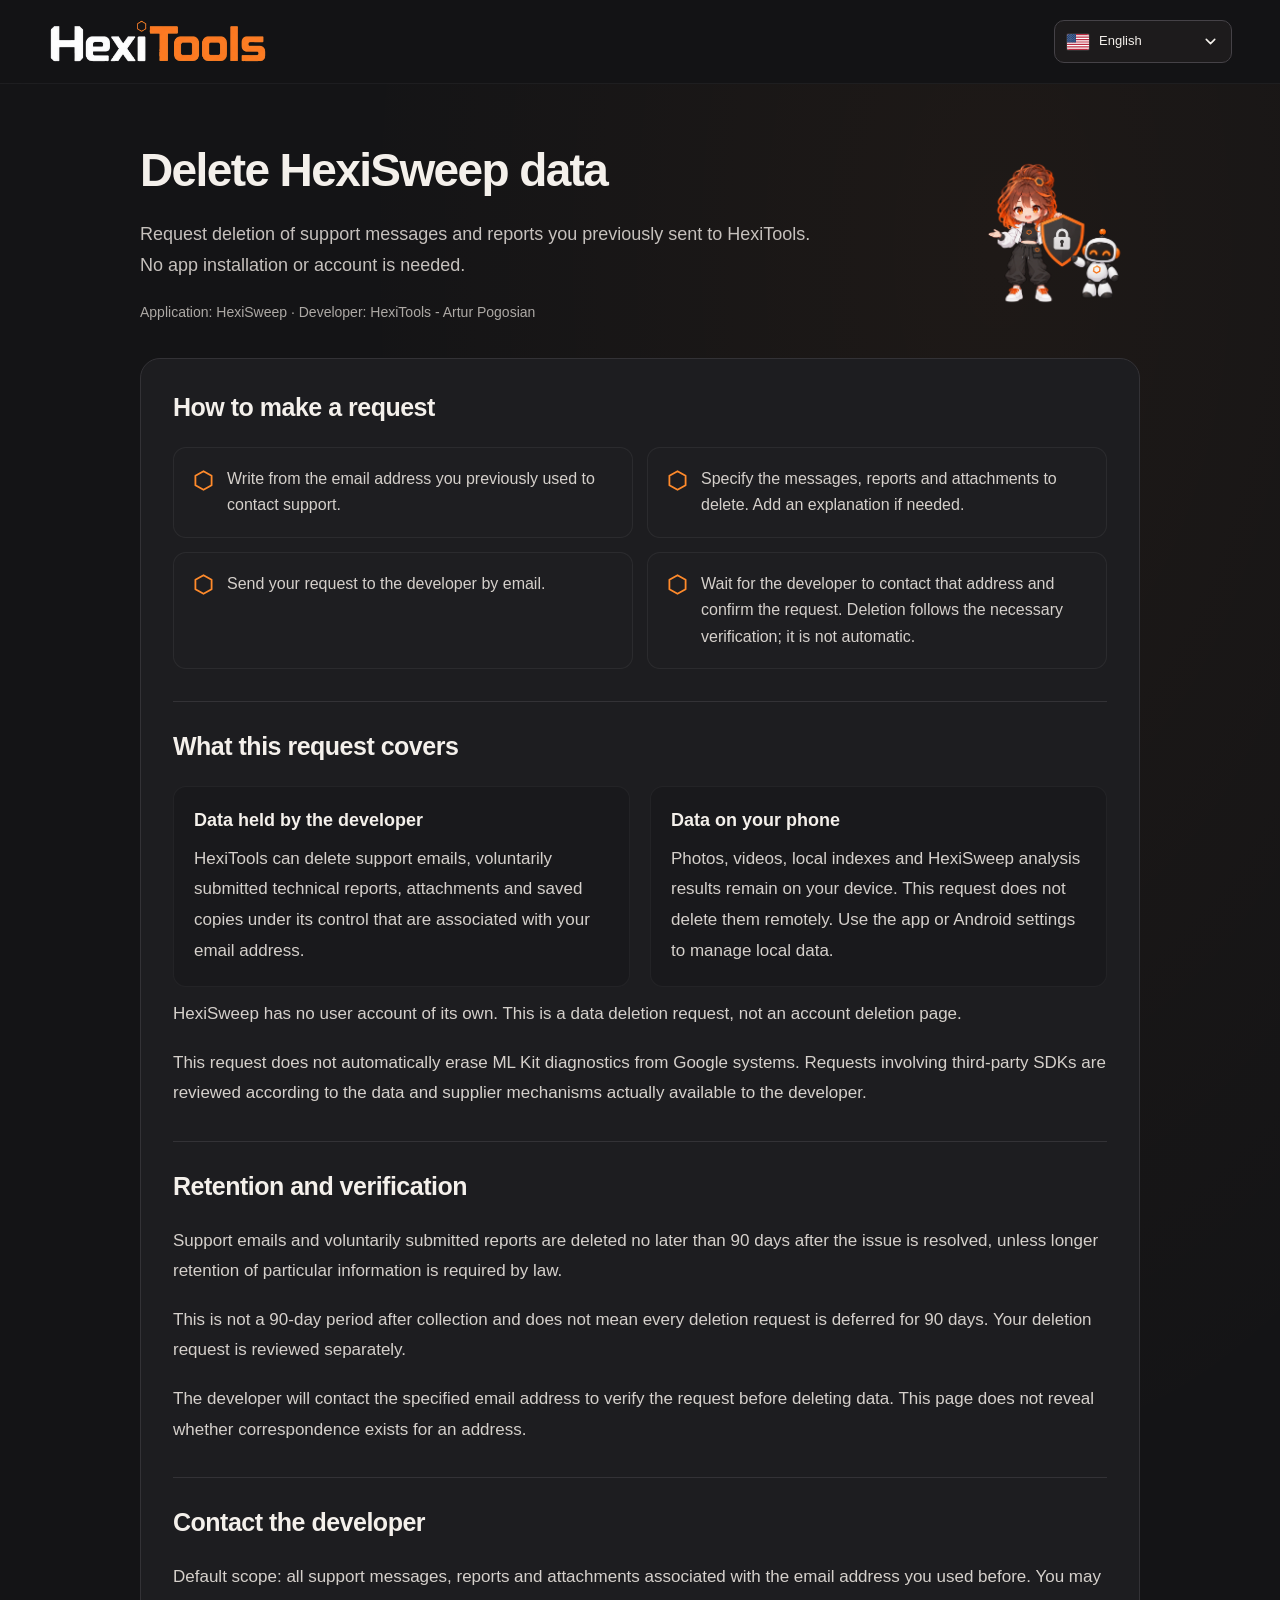
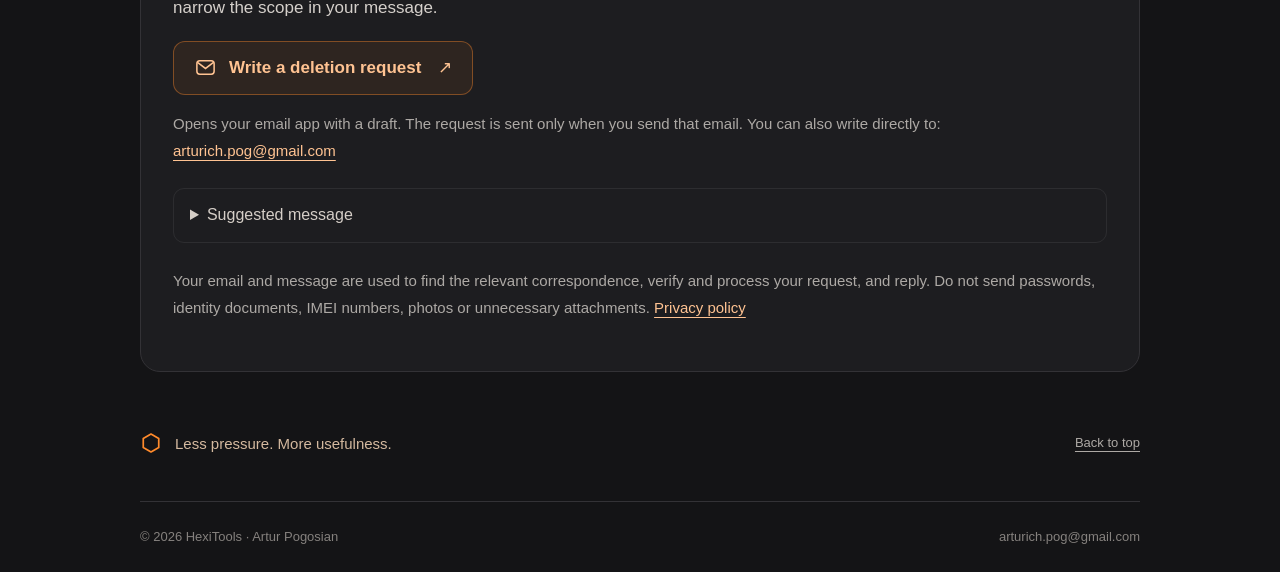
==== commit 0978ba9c: "Match deletion page closing and footer to privacy template" ====
--- a/hexisweep/delete-data/index.html
+++ b/hexisweep/delete-data/index.html
@@ -1,49 +1,49 @@
-<!doctype html><html lang="en" class="delete-page"><head><meta charset="utf-8"><meta name="viewport" content="width=device-width,initial-scale=1"><meta name="color-scheme" content="dark"><meta name="theme-color" content="#141416"><meta name="referrer" content="no-referrer"><meta name="description" content="Request deletion of HexiSweep support emails, reports and attachments held by HexiTools. Instructions in six languages, without an app or account."><title>Delete HexiSweep data · HexiTools</title><link rel="canonical" href="https://art1shock.github.io/hexitools-site/hexisweep/delete-data/"><link rel="icon" type="image/svg+xml" href="../privacy/hexagon.svg"><link rel="stylesheet" href="../privacy/style.css?v=20261019-7"><link rel="stylesheet" href="style.css?v=20261019-2"><script src="app.js?v=20261019-1" defer></script></head><body id="top"><header class="site-header"><div class="header-inner"><a aria-label="HexiTools" class="brand" href="#top"><img alt="HexiTools" height="320" src="../privacy/assets/hexitools-wordmark.png" width="1590"/></a><div class="header-right"><div class="language"><label class="sr-only" data-ui="8" for="language">Language</label><select class="language-native" id="language"><option value="en">English</option><option value="ru">Русский</option><option value="es">Español</option><option value="de">Deutsch</option><option value="fr">Français</option><option value="pt-BR">Português (Brasil)</option></select><button aria-controls="language-menu" aria-expanded="false" aria-haspopup="listbox" class="language-toggle" hidden="" id="language-toggle" type="button"><img alt="" height="16" id="language-flag" src="../privacy/assets/flags/en.svg" width="22"/><span id="language-name">English</span><svg aria-hidden="true" class="language-chevron" fill="none" viewbox="0 0 20 20"><path d="m5 7.5 5 5 5-5" stroke="currentColor" stroke-linecap="round" stroke-linejoin="round" stroke-width="1.8"></path></svg></button><div aria-label="Language" class="language-menu" hidden="" id="language-menu" role="listbox" tabindex="-1"></div></div></div></div></header><main class="delete-wrap"><section class="delete-hero"><div><h1 id="page-title">Delete HexiSweep data</h1><p id="page-lead">Request deletion of support messages and reports you previously sent to HexiTools. No app installation or account is needed.</p><p id="developer-line">Application: HexiSweep · Developer: HexiTools - Artur Pogosian</p></div><img src="../privacy/assets/hexi_privacy_team_v3.webp" alt="" width="160" height="192"></section><noscript><div class="no-js-note">Instructions and direct email contact remain available without JavaScript.<br><a href="#en-steps" lang="en">en</a> · <a href="#ru-steps" lang="ru">ru</a> · <a href="#es-steps" lang="es">es</a> · <a href="#de-steps" lang="de">de</a> · <a href="#fr-steps" lang="fr">fr</a> · <a href="#pt-BR-steps" lang="pt-BR">pt-BR</a></div><style>.delete-copy[hidden]{display:block!important}.delete-copy{margin-bottom:40px}.language{display:none}</style></noscript><div class="delete-document"><article lang="en" id="delete-en" class="delete-copy">
+<!doctype html><html lang="en" class="delete-page"><head><meta charset="utf-8"><meta name="viewport" content="width=device-width,initial-scale=1"><meta name="color-scheme" content="dark"><meta name="theme-color" content="#141416"><meta name="referrer" content="no-referrer"><meta name="description" content="Request deletion of HexiSweep support emails, reports and attachments held by HexiTools. Instructions in six languages, without an app or account."><title>Delete HexiSweep data · HexiTools</title><link rel="canonical" href="https://art1shock.github.io/hexitools-site/hexisweep/delete-data/"><link rel="icon" type="image/svg+xml" href="../privacy/hexagon.svg"><link rel="stylesheet" href="../privacy/style.css?v=20261019-7"><link rel="stylesheet" href="style.css?v=20261019-3"><script src="app.js?v=20261019-2" defer></script></head><body id="top"><header class="site-header"><div class="header-inner"><a aria-label="HexiTools" class="brand" href="#top"><img alt="HexiTools" height="320" src="../privacy/assets/hexitools-wordmark.png" width="1590"/></a><div class="header-right"><div class="language"><label class="sr-only" data-ui="8" for="language">Language</label><select class="language-native" id="language"><option value="en">English</option><option value="ru">Русский</option><option value="es">Español</option><option value="de">Deutsch</option><option value="fr">Français</option><option value="pt-BR">Português (Brasil)</option></select><button aria-controls="language-menu" aria-expanded="false" aria-haspopup="listbox" class="language-toggle" hidden="" id="language-toggle" type="button"><img alt="" height="16" id="language-flag" src="../privacy/assets/flags/en.svg" width="22"/><span id="language-name">English</span><svg aria-hidden="true" class="language-chevron" fill="none" viewbox="0 0 20 20"><path d="m5 7.5 5 5 5-5" stroke="currentColor" stroke-linecap="round" stroke-linejoin="round" stroke-width="1.8"></path></svg></button><div aria-label="Language" class="language-menu" hidden="" id="language-menu" role="listbox" tabindex="-1"></div></div></div></div></header><main class="delete-wrap"><section class="delete-hero"><div><h1 id="page-title">Delete HexiSweep data</h1><p id="page-lead">Request deletion of support messages and reports you previously sent to HexiTools. No app installation or account is needed.</p><p id="developer-line">Application: HexiSweep · Developer: HexiTools - Artur Pogosian</p></div><img src="../privacy/assets/hexi_privacy_team_v3.webp" alt="" width="160" height="192"></section><noscript><div class="no-js-note">Instructions and direct email contact remain available without JavaScript.<br><a href="#en-steps" lang="en">en</a> · <a href="#ru-steps" lang="ru">ru</a> · <a href="#es-steps" lang="es">es</a> · <a href="#de-steps" lang="de">de</a> · <a href="#fr-steps" lang="fr">fr</a> · <a href="#pt-BR-steps" lang="pt-BR">pt-BR</a></div><style>.delete-copy[hidden]{display:block!important}.delete-copy{margin-bottom:40px}.language{display:none}</style></noscript><div class="delete-document"><article lang="en" id="delete-en" class="delete-copy">
 <section data-block="steps" id="en-steps"><h2>How to make a request</h2><ol class="steps"><li><span class="site-hex step-hex" aria-hidden="true"></span><span>Write from the email address you previously used to contact support.</span></li><li><span class="site-hex step-hex" aria-hidden="true"></span><span>Specify the messages, reports and attachments to delete. Add an explanation if needed.</span></li><li><span class="site-hex step-hex" aria-hidden="true"></span><span>Send your request to the developer by email.</span></li><li><span class="site-hex step-hex" aria-hidden="true"></span><span>Wait for the developer to contact that address and confirm the request. Deletion follows the necessary verification; it is not automatic.</span></li></ol></section>
 <section data-block="scope" id="en-scope"><h2>What this request covers</h2><div class="scope-grid"><div><h3>Data held by the developer</h3><p>HexiTools can delete support emails, voluntarily submitted technical reports, attachments and saved copies under its control that are associated with your email address.</p></div><div><h3>Data on your phone</h3><p>Photos, videos, local indexes and HexiSweep analysis results remain on your device. This request does not delete them remotely. Use the app or Android settings to manage local data.</p></div></div><p>HexiSweep has no user account of its own. This is a data deletion request, not an account deletion page.</p><p>This request does not automatically erase ML Kit diagnostics from Google systems. Requests involving third-party SDKs are reviewed according to the data and supplier mechanisms actually available to the developer.</p></section>
 <section data-block="retention" id="en-retention"><h2>Retention and verification</h2><p>Support emails and voluntarily submitted reports are deleted no later than 90 days after the issue is resolved, unless longer retention of particular information is required by law.</p><p>This is not a 90-day period after collection and does not mean every deletion request is deferred for 90 days. Your deletion request is reviewed separately.</p><p>The developer will contact the specified email address to verify the request before deleting data. This page does not reveal whether correspondence exists for an address.</p></section>
-<section data-block="request" id="en-request" class="request-panel"><span class="site-hex" aria-hidden="true"></span><h2>Contact the developer</h2><p>Default scope: all support messages, reports and attachments associated with the email address you used before. You may narrow the scope in your message.</p><a class="email-button" href="mailto:arturich.pog@gmail.com?subject=HexiSweep%20-%20data%20deletion%20request&amp;body=Application%3A%20HexiSweep%0APrevious%20support%20email%20address%3A%20%5Byour%20email%5D%0AData%20to%20delete%3A%20all%20associated%20support%20messages%2C%20reports%20and%20attachments%0AAdditional%20information%20%28optional%29%3A%20%5Bdetails%5D"><svg viewBox="0 0 24 24" fill="none" stroke="currentColor" stroke-width="1.6" aria-hidden="true"><rect x="3" y="5" width="18" height="14" rx="3"/><path d="m4 7 8 6 8-6"/></svg><span>Write a deletion request</span><span aria-hidden="true">↗</span></a><p class="mail-hint">Opens your email app with a draft. The request is sent only when you send that email. You can also write directly to:<br><a class="direct-email" href="mailto:arturich.pog@gmail.com">arturich.pog@gmail.com</a></p><details class="message-template"><summary>Suggested message</summary><pre>Application: HexiSweep
+<section data-block="request" id="en-request" class="request-panel"><h2>Contact the developer</h2><p>Default scope: all support messages, reports and attachments associated with the email address you used before. You may narrow the scope in your message.</p><a class="email-button" href="mailto:arturich.pog@gmail.com?subject=HexiSweep%20-%20data%20deletion%20request&amp;body=Application%3A%20HexiSweep%0APrevious%20support%20email%20address%3A%20%5Byour%20email%5D%0AData%20to%20delete%3A%20all%20associated%20support%20messages%2C%20reports%20and%20attachments%0AAdditional%20information%20%28optional%29%3A%20%5Bdetails%5D"><svg viewBox="0 0 24 24" fill="none" stroke="currentColor" stroke-width="1.6" aria-hidden="true"><rect x="3" y="5" width="18" height="14" rx="3"/><path d="m4 7 8 6 8-6"/></svg><span>Write a deletion request</span><span aria-hidden="true">↗</span></a><p class="mail-hint">Opens your email app with a draft. The request is sent only when you send that email. You can also write directly to:<br><a class="direct-email" href="mailto:arturich.pog@gmail.com">arturich.pog@gmail.com</a></p><details class="message-template"><summary>Suggested message</summary><pre>Application: HexiSweep
 Previous support email address: [your email]
 Data to delete: all associated support messages, reports and attachments
 Additional information (optional): [details]</pre></details><p class="usage">Your email and message are used to find the relevant correspondence, verify and process your request, and reply. Do not send passwords, identity documents, IMEI numbers, photos or unnecessary attachments. <a class="privacy-link" href="../privacy/?lang=en" target="_blank" rel="noopener noreferrer">Privacy policy</a></p></section>
-<a class="back-link" href="../privacy/?lang=en" target="_blank" rel="noopener noreferrer">← Back to privacy policy</a></article><article lang="ru" id="delete-ru" class="delete-copy" hidden>
+</article><article lang="ru" id="delete-ru" class="delete-copy" hidden>
 <section data-block="steps" id="ru-steps"><h2>Как отправить запрос</h2><ol class="steps"><li><span class="site-hex step-hex" aria-hidden="true"></span><span>Напишите с адреса электронной почты, с которого ранее обращались в поддержку.</span></li><li><span class="site-hex step-hex" aria-hidden="true"></span><span>Укажите обращения, отчёты и вложения, которые хотите удалить. При необходимости добавьте пояснение.</span></li><li><span class="site-hex step-hex" aria-hidden="true"></span><span>Отправьте запрос разработчику по электронной почте.</span></li><li><span class="site-hex step-hex" aria-hidden="true"></span><span>Дождитесь письма разработчика на этот адрес для подтверждения запроса. Удаление выполняется после необходимой проверки, а не автоматически.</span></li></ol></section>
 <section data-block="scope" id="ru-scope"><h2>Какие данные можно удалить</h2><div class="scope-grid"><div><h3>Данные у разработчика</h3><p>HexiTools может удалить находящиеся под его контролем письма поддержки, добровольно присланные технические отчёты, вложения и сохранённые копии, связанные с вашим email.</p></div><div><h3>Данные на телефоне</h3><p>Фотографии, видео, локальные индексы и результаты анализа HexiSweep находятся на вашем устройстве. Этот запрос не удаляет их дистанционно. Управлять локальными данными можно в приложении или настройках Android.</p></div></div><p>У HexiSweep нет собственного пользовательского аккаунта. Эта страница предназначена для удаления данных, а не аккаунта.</p><p>Запрос не удаляет автоматически диагностику ML Kit из систем Google. Обращения, затрагивающие сторонние SDK, рассматриваются с учётом реально доступных разработчику данных и механизмов поставщика.</p></section>
 <section data-block="retention" id="ru-retention"><h2>Хранение и проверка запроса</h2><p>Письма поддержки и добровольно присланные отчёты удаляются не позднее 90 дней после решения вопроса, кроме случаев обязательного хранения отдельных сведений по закону.</p><p>Это не срок в 90 дней после сбора данных и не разрешение откладывать любой запрос на удаление на 90 дней. Запрос на удаление рассматривается отдельно.</p><p>Перед удалением разработчик связывается с указанным адресом для проверки запроса. Страница не раскрывает, существует ли переписка по определённому email.</p></section>
-<section data-block="request" id="ru-request" class="request-panel"><span class="site-hex" aria-hidden="true"></span><h2>Связаться с разработчиком</h2><p>По умолчанию можно запросить удаление всех обращений, отчётов и вложений, связанных с email предыдущего обращения. При желании уточните состав данных в письме.</p><a class="email-button" href="mailto:arturich.pog@gmail.com?subject=HexiSweep%20-%20%D0%B7%D0%B0%D0%BF%D1%80%D0%BE%D1%81%20%D0%BD%D0%B0%20%D1%83%D0%B4%D0%B0%D0%BB%D0%B5%D0%BD%D0%B8%D0%B5%20%D0%B4%D0%B0%D0%BD%D0%BD%D1%8B%D1%85&amp;body=%D0%9F%D1%80%D0%B8%D0%BB%D0%BE%D0%B6%D0%B5%D0%BD%D0%B8%D0%B5%3A%20HexiSweep%0AEmail%20%D0%BF%D1%80%D0%B5%D0%B4%D1%8B%D0%B4%D1%83%D1%89%D0%B5%D0%B3%D0%BE%20%D0%BE%D0%B1%D1%80%D0%B0%D1%89%D0%B5%D0%BD%D0%B8%D1%8F%3A%20%5B%D0%B2%D0%B0%D1%88%20%D0%B0%D0%B4%D1%80%D0%B5%D1%81%5D%0A%D0%9A%D0%B0%D0%BA%D0%B8%D0%B5%20%D0%B4%D0%B0%D0%BD%D0%BD%D1%8B%D0%B5%20%D1%83%D0%B4%D0%B0%D0%BB%D0%B8%D1%82%D1%8C%3A%20%D0%B2%D1%81%D0%B5%20%D1%81%D0%B2%D1%8F%D0%B7%D0%B0%D0%BD%D0%BD%D1%8B%D0%B5%20%D0%BE%D0%B1%D1%80%D0%B0%D1%89%D0%B5%D0%BD%D0%B8%D1%8F%2C%20%D0%BE%D1%82%D1%87%D1%91%D1%82%D1%8B%20%D0%B8%20%D0%B2%D0%BB%D0%BE%D0%B6%D0%B5%D0%BD%D0%B8%D1%8F%0A%D0%94%D0%BE%D0%BF%D0%BE%D0%BB%D0%BD%D0%B8%D1%82%D0%B5%D0%BB%D1%8C%D0%BD%D0%B0%D1%8F%20%D0%B8%D0%BD%D1%84%D0%BE%D1%80%D0%BC%D0%B0%D1%86%D0%B8%D1%8F%20%28%D0%BD%D0%B5%D0%BE%D0%B1%D1%8F%D0%B7%D0%B0%D1%82%D0%B5%D0%BB%D1%8C%D0%BD%D0%BE%29%3A%20%5B%D0%BF%D0%BE%D1%8F%D1%81%D0%BD%D0%B5%D0%BD%D0%B8%D0%B5%5D"><svg viewBox="0 0 24 24" fill="none" stroke="currentColor" stroke-width="1.6" aria-hidden="true"><rect x="3" y="5" width="18" height="14" rx="3"/><path d="m4 7 8 6 8-6"/></svg><span>Написать запрос на удаление</span><span aria-hidden="true">↗</span></a><p class="mail-hint">Откроется почтовое приложение с черновиком. Запрос будет отправлен только после отправки письма вами. Также можно написать напрямую:<br><a class="direct-email" href="mailto:arturich.pog@gmail.com">arturich.pog@gmail.com</a></p><details class="message-template"><summary>Шаблон письма</summary><pre>Приложение: HexiSweep
+<section data-block="request" id="ru-request" class="request-panel"><h2>Связаться с разработчиком</h2><p>По умолчанию можно запросить удаление всех обращений, отчётов и вложений, связанных с email предыдущего обращения. При желании уточните состав данных в письме.</p><a class="email-button" href="mailto:arturich.pog@gmail.com?subject=HexiSweep%20-%20%D0%B7%D0%B0%D0%BF%D1%80%D0%BE%D1%81%20%D0%BD%D0%B0%20%D1%83%D0%B4%D0%B0%D0%BB%D0%B5%D0%BD%D0%B8%D0%B5%20%D0%B4%D0%B0%D0%BD%D0%BD%D1%8B%D1%85&amp;body=%D0%9F%D1%80%D0%B8%D0%BB%D0%BE%D0%B6%D0%B5%D0%BD%D0%B8%D0%B5%3A%20HexiSweep%0AEmail%20%D0%BF%D1%80%D0%B5%D0%B4%D1%8B%D0%B4%D1%83%D1%89%D0%B5%D0%B3%D0%BE%20%D0%BE%D0%B1%D1%80%D0%B0%D1%89%D0%B5%D0%BD%D0%B8%D1%8F%3A%20%5B%D0%B2%D0%B0%D1%88%20%D0%B0%D0%B4%D1%80%D0%B5%D1%81%5D%0A%D0%9A%D0%B0%D0%BA%D0%B8%D0%B5%20%D0%B4%D0%B0%D0%BD%D0%BD%D1%8B%D0%B5%20%D1%83%D0%B4%D0%B0%D0%BB%D0%B8%D1%82%D1%8C%3A%20%D0%B2%D1%81%D0%B5%20%D1%81%D0%B2%D1%8F%D0%B7%D0%B0%D0%BD%D0%BD%D1%8B%D0%B5%20%D0%BE%D0%B1%D1%80%D0%B0%D1%89%D0%B5%D0%BD%D0%B8%D1%8F%2C%20%D0%BE%D1%82%D1%87%D1%91%D1%82%D1%8B%20%D0%B8%20%D0%B2%D0%BB%D0%BE%D0%B6%D0%B5%D0%BD%D0%B8%D1%8F%0A%D0%94%D0%BE%D0%BF%D0%BE%D0%BB%D0%BD%D0%B8%D1%82%D0%B5%D0%BB%D1%8C%D0%BD%D0%B0%D1%8F%20%D0%B8%D0%BD%D1%84%D0%BE%D1%80%D0%BC%D0%B0%D1%86%D0%B8%D1%8F%20%28%D0%BD%D0%B5%D0%BE%D0%B1%D1%8F%D0%B7%D0%B0%D1%82%D0%B5%D0%BB%D1%8C%D0%BD%D0%BE%29%3A%20%5B%D0%BF%D0%BE%D1%8F%D1%81%D0%BD%D0%B5%D0%BD%D0%B8%D0%B5%5D"><svg viewBox="0 0 24 24" fill="none" stroke="currentColor" stroke-width="1.6" aria-hidden="true"><rect x="3" y="5" width="18" height="14" rx="3"/><path d="m4 7 8 6 8-6"/></svg><span>Написать запрос на удаление</span><span aria-hidden="true">↗</span></a><p class="mail-hint">Откроется почтовое приложение с черновиком. Запрос будет отправлен только после отправки письма вами. Также можно написать напрямую:<br><a class="direct-email" href="mailto:arturich.pog@gmail.com">arturich.pog@gmail.com</a></p><details class="message-template"><summary>Шаблон письма</summary><pre>Приложение: HexiSweep
 Email предыдущего обращения: [ваш адрес]
 Какие данные удалить: все связанные обращения, отчёты и вложения
 Дополнительная информация (необязательно): [пояснение]</pre></details><p class="usage">Ваш email и текст письма используются для поиска переписки, проверки и обработки запроса, а также ответа. Не присылайте пароли, документы, IMEI, фотографии и ненужные вложения. <a class="privacy-link" href="../privacy/?lang=ru" target="_blank" rel="noopener noreferrer">Политика конфиденциальности</a></p></section>
-<a class="back-link" href="../privacy/?lang=ru" target="_blank" rel="noopener noreferrer">← К политике конфиденциальности</a></article><article lang="es" id="delete-es" class="delete-copy" hidden>
+</article><article lang="es" id="delete-es" class="delete-copy" hidden>
 <section data-block="steps" id="es-steps"><h2>Cómo enviar una solicitud</h2><ol class="steps"><li><span class="site-hex step-hex" aria-hidden="true"></span><span>Escribe desde el correo electrónico que usaste para contactar con soporte.</span></li><li><span class="site-hex step-hex" aria-hidden="true"></span><span>Indica los mensajes, informes y archivos adjuntos que deseas eliminar. Añade una explicación si es necesario.</span></li><li><span class="site-hex step-hex" aria-hidden="true"></span><span>Envía tu solicitud al desarrollador por correo electrónico.</span></li><li><span class="site-hex step-hex" aria-hidden="true"></span><span>Espera a que el desarrollador contacte con esa dirección para confirmar la solicitud. La eliminación se realiza tras la verificación necesaria, no automáticamente.</span></li></ol></section>
 <section data-block="scope" id="es-scope"><h2>Qué datos puedes solicitar que se eliminen</h2><div class="scope-grid"><div><h3>Datos en poder del desarrollador</h3><p>HexiTools puede eliminar correos de soporte, informes técnicos enviados voluntariamente, adjuntos y copias guardadas bajo su control que estén vinculados a tu correo electrónico.</p></div><div><h3>Datos en tu teléfono</h3><p>Las fotos, vídeos, índices locales y resultados del análisis de HexiSweep permanecen en tu dispositivo. Esta solicitud no los elimina de forma remota. Puedes gestionar los datos locales en la aplicación o en los ajustes de Android.</p></div></div><p>HexiSweep no tiene una cuenta de usuario propia. Esta página sirve para solicitar la eliminación de datos, no de una cuenta.</p><p>La solicitud no elimina automáticamente los diagnósticos de ML Kit de los sistemas de Google. Las solicitudes relativas a SDK de terceros se revisan según los datos y mecanismos del proveedor realmente disponibles para el desarrollador.</p></section>
 <section data-block="retention" id="es-retention"><h2>Conservación y verificación</h2><p>Los correos de soporte y los informes enviados voluntariamente se eliminan como máximo 90 días después de resolver el asunto, salvo que la ley exija conservar determinados datos durante más tiempo.</p><p>Este plazo no empieza cuando se recopilan los datos ni permite aplazar todas las solicitudes de eliminación durante 90 días. Cada solicitud de eliminación se revisa por separado.</p><p>Antes de eliminar los datos, el desarrollador contactará con la dirección indicada para verificar la solicitud. Esta página no revela si existe correspondencia para una dirección.</p></section>
-<section data-block="request" id="es-request" class="request-panel"><span class="site-hex" aria-hidden="true"></span><h2>Contactar con el desarrollador</h2><p>Puedes solicitar por defecto todos los mensajes, informes y adjuntos asociados al correo que usaste antes. Si lo deseas, delimita los datos en tu mensaje.</p><a class="email-button" href="mailto:arturich.pog@gmail.com?subject=HexiSweep%20-%20solicitud%20de%20eliminaci%C3%B3n%20de%20datos&amp;body=Aplicaci%C3%B3n%3A%20HexiSweep%0ACorreo%20de%20la%20consulta%20anterior%3A%20%5Btu%20correo%5D%0ADatos%20que%20eliminar%3A%20todos%20los%20mensajes%20de%20soporte%2C%20informes%20y%20adjuntos%20asociados%0AInformaci%C3%B3n%20adicional%20%28opcional%29%3A%20%5Bdetalles%5D"><svg viewBox="0 0 24 24" fill="none" stroke="currentColor" stroke-width="1.6" aria-hidden="true"><rect x="3" y="5" width="18" height="14" rx="3"/><path d="m4 7 8 6 8-6"/></svg><span>Escribir una solicitud de eliminación</span><span aria-hidden="true">↗</span></a><p class="mail-hint">Abre tu aplicación de correo con un borrador. La solicitud solo se envía cuando envías el mensaje. También puedes escribir directamente a:<br><a class="direct-email" href="mailto:arturich.pog@gmail.com">arturich.pog@gmail.com</a></p><details class="message-template"><summary>Mensaje sugerido</summary><pre>Aplicación: HexiSweep
+<section data-block="request" id="es-request" class="request-panel"><h2>Contactar con el desarrollador</h2><p>Puedes solicitar por defecto todos los mensajes, informes y adjuntos asociados al correo que usaste antes. Si lo deseas, delimita los datos en tu mensaje.</p><a class="email-button" href="mailto:arturich.pog@gmail.com?subject=HexiSweep%20-%20solicitud%20de%20eliminaci%C3%B3n%20de%20datos&amp;body=Aplicaci%C3%B3n%3A%20HexiSweep%0ACorreo%20de%20la%20consulta%20anterior%3A%20%5Btu%20correo%5D%0ADatos%20que%20eliminar%3A%20todos%20los%20mensajes%20de%20soporte%2C%20informes%20y%20adjuntos%20asociados%0AInformaci%C3%B3n%20adicional%20%28opcional%29%3A%20%5Bdetalles%5D"><svg viewBox="0 0 24 24" fill="none" stroke="currentColor" stroke-width="1.6" aria-hidden="true"><rect x="3" y="5" width="18" height="14" rx="3"/><path d="m4 7 8 6 8-6"/></svg><span>Escribir una solicitud de eliminación</span><span aria-hidden="true">↗</span></a><p class="mail-hint">Abre tu aplicación de correo con un borrador. La solicitud solo se envía cuando envías el mensaje. También puedes escribir directamente a:<br><a class="direct-email" href="mailto:arturich.pog@gmail.com">arturich.pog@gmail.com</a></p><details class="message-template"><summary>Mensaje sugerido</summary><pre>Aplicación: HexiSweep
 Correo de la consulta anterior: [tu correo]
 Datos que eliminar: todos los mensajes de soporte, informes y adjuntos asociados
 Información adicional (opcional): [detalles]</pre></details><p class="usage">Tu correo y tu mensaje se usan para localizar la correspondencia, verificar y tramitar la solicitud y responderte. No envíes contraseñas, documentos de identidad, IMEI, fotos ni adjuntos innecesarios. <a class="privacy-link" href="../privacy/?lang=es" target="_blank" rel="noopener noreferrer">Política de privacidad</a></p></section>
-<a class="back-link" href="../privacy/?lang=es" target="_blank" rel="noopener noreferrer">← Volver a la política de privacidad</a></article><article lang="de" id="delete-de" class="delete-copy" hidden>
+</article><article lang="de" id="delete-de" class="delete-copy" hidden>
 <section data-block="steps" id="de-steps"><h2>So stellst du eine Anfrage</h2><ol class="steps"><li><span class="site-hex step-hex" aria-hidden="true"></span><span>Schreibe von der E-Mail-Adresse, mit der du den Support zuvor kontaktiert hast.</span></li><li><span class="site-hex step-hex" aria-hidden="true"></span><span>Gib an, welche Nachrichten, Berichte und Anhänge gelöscht werden sollen. Ergänze bei Bedarf eine Erklärung.</span></li><li><span class="site-hex step-hex" aria-hidden="true"></span><span>Sende deine Anfrage per E-Mail an den Entwickler.</span></li><li><span class="site-hex step-hex" aria-hidden="true"></span><span>Warte auf eine Nachricht des Entwicklers an diese Adresse, um die Anfrage zu bestätigen. Die Löschung erfolgt nach der notwendigen Prüfung, nicht automatisch.</span></li></ol></section>
 <section data-block="scope" id="de-scope"><h2>Welche Daten gelöscht werden können</h2><div class="scope-grid"><div><h3>Daten beim Entwickler</h3><p>HexiTools kann Support-E-Mails, freiwillig eingesendete technische Berichte, Anhänge und gespeicherte Kopien unter seiner Kontrolle löschen, die mit deiner E-Mail-Adresse verknüpft sind.</p></div><div><h3>Daten auf deinem Smartphone</h3><p>Fotos, Videos, lokale Indizes und Analyseergebnisse von HexiSweep bleiben auf deinem Gerät. Diese Anfrage löscht sie nicht aus der Ferne. Lokale Daten kannst du in der App oder in den Android-Einstellungen verwalten.</p></div></div><p>HexiSweep hat kein eigenes Benutzerkonto. Diese Seite dient der Datenlöschung, nicht der Kontolöschung.</p><p>Die Anfrage löscht ML-Kit-Diagnosedaten nicht automatisch aus Google-Systemen. Anfragen zu Drittanbieter-SDKs werden anhand der Daten und Anbieterverfahren geprüft, die dem Entwickler tatsächlich zur Verfügung stehen.</p></section>
 <section data-block="retention" id="de-retention"><h2>Aufbewahrung und Prüfung</h2><p>Support-E-Mails und freiwillig eingesendete Berichte werden spätestens 90 Tage nach Klärung des Anliegens gelöscht, sofern eine längere Aufbewahrung einzelner Angaben nicht gesetzlich vorgeschrieben ist.</p><p>Die Frist beginnt nicht mit der Erhebung und erlaubt nicht, jede Löschanfrage um 90 Tage zu verschieben. Löschanfragen werden gesondert geprüft.</p><p>Vor der Löschung kontaktiert der Entwickler die angegebene Adresse, um die Anfrage zu prüfen. Diese Seite verrät nicht, ob zu einer Adresse Korrespondenz vorhanden ist.</p></section>
-<section data-block="request" id="de-request" class="request-panel"><span class="site-hex" aria-hidden="true"></span><h2>Entwickler kontaktieren</h2><p>Standardmäßig kannst du alle Supportnachrichten, Berichte und Anhänge zu deiner bisherigen E-Mail-Adresse anfordern. Du kannst den Umfang in deiner Nachricht eingrenzen.</p><a class="email-button" href="mailto:arturich.pog@gmail.com?subject=HexiSweep%20-%20Anfrage%20zur%20Datenl%C3%B6schung&amp;body=App%3A%20HexiSweep%0AE-Mail-Adresse%20der%20fr%C3%BCheren%20Anfrage%3A%20%5Bdeine%20Adresse%5D%0AZu%20l%C3%B6schende%20Daten%3A%20alle%20zugeh%C3%B6rigen%20Supportnachrichten%2C%20Berichte%20und%20Anh%C3%A4nge%0AZus%C3%A4tzliche%20Informationen%20%28optional%29%3A%20%5BDetails%5D"><svg viewBox="0 0 24 24" fill="none" stroke="currentColor" stroke-width="1.6" aria-hidden="true"><rect x="3" y="5" width="18" height="14" rx="3"/><path d="m4 7 8 6 8-6"/></svg><span>Löschanfrage per E-Mail schreiben</span><span aria-hidden="true">↗</span></a><p class="mail-hint">Öffnet deine E-Mail-App mit einem Entwurf. Die Anfrage wird erst versendet, wenn du die E-Mail absendest. Du kannst auch direkt schreiben an:<br><a class="direct-email" href="mailto:arturich.pog@gmail.com">arturich.pog@gmail.com</a></p><details class="message-template"><summary>Nachrichtenvorlage</summary><pre>App: HexiSweep
+<section data-block="request" id="de-request" class="request-panel"><h2>Entwickler kontaktieren</h2><p>Standardmäßig kannst du alle Supportnachrichten, Berichte und Anhänge zu deiner bisherigen E-Mail-Adresse anfordern. Du kannst den Umfang in deiner Nachricht eingrenzen.</p><a class="email-button" href="mailto:arturich.pog@gmail.com?subject=HexiSweep%20-%20Anfrage%20zur%20Datenl%C3%B6schung&amp;body=App%3A%20HexiSweep%0AE-Mail-Adresse%20der%20fr%C3%BCheren%20Anfrage%3A%20%5Bdeine%20Adresse%5D%0AZu%20l%C3%B6schende%20Daten%3A%20alle%20zugeh%C3%B6rigen%20Supportnachrichten%2C%20Berichte%20und%20Anh%C3%A4nge%0AZus%C3%A4tzliche%20Informationen%20%28optional%29%3A%20%5BDetails%5D"><svg viewBox="0 0 24 24" fill="none" stroke="currentColor" stroke-width="1.6" aria-hidden="true"><rect x="3" y="5" width="18" height="14" rx="3"/><path d="m4 7 8 6 8-6"/></svg><span>Löschanfrage per E-Mail schreiben</span><span aria-hidden="true">↗</span></a><p class="mail-hint">Öffnet deine E-Mail-App mit einem Entwurf. Die Anfrage wird erst versendet, wenn du die E-Mail absendest. Du kannst auch direkt schreiben an:<br><a class="direct-email" href="mailto:arturich.pog@gmail.com">arturich.pog@gmail.com</a></p><details class="message-template"><summary>Nachrichtenvorlage</summary><pre>App: HexiSweep
 E-Mail-Adresse der früheren Anfrage: [deine Adresse]
 Zu löschende Daten: alle zugehörigen Supportnachrichten, Berichte und Anhänge
 Zusätzliche Informationen (optional): [Details]</pre></details><p class="usage">Deine E-Mail-Adresse und Nachricht dienen dazu, die Korrespondenz zu finden, deine Anfrage zu prüfen und zu bearbeiten sowie dir zu antworten. Sende keine Passwörter, Ausweisdokumente, IMEI-Nummern, Fotos oder unnötigen Anhänge. <a class="privacy-link" href="../privacy/?lang=de" target="_blank" rel="noopener noreferrer">Datenschutzerklärung</a></p></section>
-<a class="back-link" href="../privacy/?lang=de" target="_blank" rel="noopener noreferrer">← Zur Datenschutzerklärung</a></article><article lang="fr" id="delete-fr" class="delete-copy" hidden>
+</article><article lang="fr" id="delete-fr" class="delete-copy" hidden>
 <section data-block="steps" id="fr-steps"><h2>Comment faire une demande</h2><ol class="steps"><li><span class="site-hex step-hex" aria-hidden="true"></span><span>Écrivez depuis l’adresse e-mail utilisée pour contacter le support auparavant.</span></li><li><span class="site-hex step-hex" aria-hidden="true"></span><span>Précisez les messages, rapports et pièces jointes à supprimer. Ajoutez une explication si nécessaire.</span></li><li><span class="site-hex step-hex" aria-hidden="true"></span><span>Envoyez votre demande au développeur par e-mail.</span></li><li><span class="site-hex step-hex" aria-hidden="true"></span><span>Attendez le message du développeur à cette adresse pour confirmer la demande. La suppression intervient après la vérification nécessaire, et non automatiquement.</span></li></ol></section>
 <section data-block="scope" id="fr-scope"><h2>Données concernées</h2><div class="scope-grid"><div><h3>Données détenues par le développeur</h3><p>HexiTools peut supprimer les e-mails de support, rapports techniques envoyés volontairement, pièces jointes et copies conservées sous son contrôle qui sont associés à votre adresse e-mail.</p></div><div><h3>Données sur votre téléphone</h3><p>Les photos, vidéos, index locaux et résultats d’analyse de HexiSweep restent sur votre appareil. Cette demande ne les supprime pas à distance. Gérez les données locales dans l’application ou les paramètres Android.</p></div></div><p>HexiSweep ne possède pas de compte utilisateur propre. Cette page concerne la suppression de données, pas d’un compte.</p><p>La demande n’efface pas automatiquement les diagnostics ML Kit des systèmes de Google. Les demandes concernant des SDK tiers sont examinées selon les données et mécanismes du fournisseur réellement accessibles au développeur.</p></section>
 <section data-block="retention" id="fr-retention"><h2>Conservation et vérification</h2><p>Les e-mails de support et les rapports envoyés volontairement sont supprimés au plus tard 90 jours après la résolution du problème, sauf si la loi impose de conserver certaines informations plus longtemps.</p><p>Ce délai ne commence pas à la collecte et ne permet pas de reporter toutes les demandes de suppression de 90 jours. Les demandes de suppression sont examinées séparément.</p><p>Avant la suppression, le développeur contacte l’adresse indiquée pour vérifier la demande. Cette page ne révèle pas si une correspondance existe pour une adresse.</p></section>
-<section data-block="request" id="fr-request" class="request-panel"><span class="site-hex" aria-hidden="true"></span><h2>Contacter le développeur</h2><p>Vous pouvez demander par défaut tous les messages, rapports et pièces jointes liés à l’adresse utilisée auparavant. Vous pouvez préciser un périmètre plus restreint dans votre message.</p><a class="email-button" href="mailto:arturich.pog@gmail.com?subject=HexiSweep%20-%20demande%20de%20suppression%20de%20donn%C3%A9es&amp;body=Application%20%3A%20HexiSweep%0AAdresse%20utilis%C3%A9e%20pour%20la%20demande%20pr%C3%A9c%C3%A9dente%20%3A%20%5Bvotre%20adresse%5D%0ADonn%C3%A9es%20%C3%A0%20supprimer%20%3A%20tous%20les%20messages%2C%20rapports%20et%20pi%C3%A8ces%20jointes%20associ%C3%A9s%0AInformations%20compl%C3%A9mentaires%20%28facultatif%29%20%3A%20%5Bpr%C3%A9cisions%5D"><svg viewBox="0 0 24 24" fill="none" stroke="currentColor" stroke-width="1.6" aria-hidden="true"><rect x="3" y="5" width="18" height="14" rx="3"/><path d="m4 7 8 6 8-6"/></svg><span>Rédiger une demande de suppression</span><span aria-hidden="true">↗</span></a><p class="mail-hint">Ouvre votre application de messagerie avec un brouillon. La demande n’est envoyée que lorsque vous envoyez cet e-mail. Vous pouvez aussi écrire directement à :<br><a class="direct-email" href="mailto:arturich.pog@gmail.com">arturich.pog@gmail.com</a></p><details class="message-template"><summary>Modèle de message</summary><pre>Application : HexiSweep
+<section data-block="request" id="fr-request" class="request-panel"><h2>Contacter le développeur</h2><p>Vous pouvez demander par défaut tous les messages, rapports et pièces jointes liés à l’adresse utilisée auparavant. Vous pouvez préciser un périmètre plus restreint dans votre message.</p><a class="email-button" href="mailto:arturich.pog@gmail.com?subject=HexiSweep%20-%20demande%20de%20suppression%20de%20donn%C3%A9es&amp;body=Application%20%3A%20HexiSweep%0AAdresse%20utilis%C3%A9e%20pour%20la%20demande%20pr%C3%A9c%C3%A9dente%20%3A%20%5Bvotre%20adresse%5D%0ADonn%C3%A9es%20%C3%A0%20supprimer%20%3A%20tous%20les%20messages%2C%20rapports%20et%20pi%C3%A8ces%20jointes%20associ%C3%A9s%0AInformations%20compl%C3%A9mentaires%20%28facultatif%29%20%3A%20%5Bpr%C3%A9cisions%5D"><svg viewBox="0 0 24 24" fill="none" stroke="currentColor" stroke-width="1.6" aria-hidden="true"><rect x="3" y="5" width="18" height="14" rx="3"/><path d="m4 7 8 6 8-6"/></svg><span>Rédiger une demande de suppression</span><span aria-hidden="true">↗</span></a><p class="mail-hint">Ouvre votre application de messagerie avec un brouillon. La demande n’est envoyée que lorsque vous envoyez cet e-mail. Vous pouvez aussi écrire directement à :<br><a class="direct-email" href="mailto:arturich.pog@gmail.com">arturich.pog@gmail.com</a></p><details class="message-template"><summary>Modèle de message</summary><pre>Application : HexiSweep
 Adresse utilisée pour la demande précédente : [votre adresse]
 Données à supprimer : tous les messages, rapports et pièces jointes associés
 Informations complémentaires (facultatif) : [précisions]</pre></details><p class="usage">Votre adresse et votre message servent à retrouver la correspondance, vérifier et traiter la demande, puis vous répondre. N’envoyez pas de mots de passe, de pièces d’identité, d’IMEI, de photos ou de pièces jointes inutiles. <a class="privacy-link" href="../privacy/?lang=fr" target="_blank" rel="noopener noreferrer">Politique de confidentialité</a></p></section>
-<a class="back-link" href="../privacy/?lang=fr" target="_blank" rel="noopener noreferrer">← Retour à la politique de confidentialité</a></article><article lang="pt-BR" id="delete-pt-BR" class="delete-copy" hidden>
+</article><article lang="pt-BR" id="delete-pt-BR" class="delete-copy" hidden>
 <section data-block="steps" id="pt-BR-steps"><h2>Como enviar uma solicitação</h2><ol class="steps"><li><span class="site-hex step-hex" aria-hidden="true"></span><span>Escreva usando o endereço de e-mail com o qual entrou em contato com o suporte anteriormente.</span></li><li><span class="site-hex step-hex" aria-hidden="true"></span><span>Indique as mensagens, os relatórios e os anexos que deseja excluir. Acrescente uma explicação, se necessário.</span></li><li><span class="site-hex step-hex" aria-hidden="true"></span><span>Envie a solicitação ao desenvolvedor por e-mail.</span></li><li><span class="site-hex step-hex" aria-hidden="true"></span><span>Aguarde a mensagem do desenvolvedor nesse endereço para confirmar a solicitação. A exclusão ocorre após a verificação necessária, não automaticamente.</span></li></ol></section>
 <section data-block="scope" id="pt-BR-scope"><h2>Quais dados podem ser excluídos</h2><div class="scope-grid"><div><h3>Dados em poder do desenvolvedor</h3><p>A HexiTools pode excluir e-mails de suporte, relatórios técnicos enviados voluntariamente, anexos e cópias salvas sob seu controle que estejam associados ao seu e-mail.</p></div><div><h3>Dados no seu celular</h3><p>Fotos, vídeos, índices locais e resultados da análise do HexiSweep permanecem no seu dispositivo. Esta solicitação não os exclui remotamente. Gerencie os dados locais no aplicativo ou nas configurações do Android.</p></div></div><p>O HexiSweep não possui uma conta de usuário própria. Esta página trata da exclusão de dados, não de uma conta.</p><p>A solicitação não apaga automaticamente os diagnósticos do ML Kit dos sistemas do Google. Solicitações que envolvam SDKs de terceiros são analisadas conforme os dados e mecanismos do fornecedor realmente disponíveis ao desenvolvedor.</p></section>
 <section data-block="retention" id="pt-BR-retention"><h2>Retenção e verificação</h2><p>Os e-mails de suporte e os relatórios enviados voluntariamente são excluídos em até 90 dias após a resolução do assunto, salvo quando a lei exigir a retenção de determinadas informações por mais tempo.</p><p>Esse prazo não começa na coleta nem permite adiar toda solicitação de exclusão por 90 dias. Solicitações de exclusão são analisadas separadamente.</p><p>Antes de excluir os dados, o desenvolvedor entra em contato com o endereço informado para verificar a solicitação. Esta página não revela se existe correspondência associada a um endereço.</p></section>
-<section data-block="request" id="pt-BR-request" class="request-panel"><span class="site-hex" aria-hidden="true"></span><h2>Entrar em contato com o desenvolvedor</h2><p>Por padrão, você pode solicitar todas as mensagens, os relatórios e os anexos associados ao e-mail usado anteriormente. Se preferir, delimite o escopo na mensagem.</p><a class="email-button" href="mailto:arturich.pog@gmail.com?subject=HexiSweep%20-%20solicita%C3%A7%C3%A3o%20de%20exclus%C3%A3o%20de%20dados&amp;body=Aplicativo%3A%20HexiSweep%0AE-mail%20do%20contato%20anterior%3A%20%5Bseu%20endere%C3%A7o%5D%0ADados%20a%20excluir%3A%20todas%20as%20mensagens%2C%20relat%C3%B3rios%20e%20anexos%20associados%0AInforma%C3%A7%C3%B5es%20adicionais%20%28opcional%29%3A%20%5Bdetalhes%5D"><svg viewBox="0 0 24 24" fill="none" stroke="currentColor" stroke-width="1.6" aria-hidden="true"><rect x="3" y="5" width="18" height="14" rx="3"/><path d="m4 7 8 6 8-6"/></svg><span>Escrever solicitação de exclusão</span><span aria-hidden="true">↗</span></a><p class="mail-hint">Abre seu aplicativo de e-mail com um rascunho. A solicitação só é enviada quando você envia a mensagem. Você também pode escrever diretamente para:<br><a class="direct-email" href="mailto:arturich.pog@gmail.com">arturich.pog@gmail.com</a></p><details class="message-template"><summary>Modelo de mensagem</summary><pre>Aplicativo: HexiSweep
+<section data-block="request" id="pt-BR-request" class="request-panel"><h2>Entrar em contato com o desenvolvedor</h2><p>Por padrão, você pode solicitar todas as mensagens, os relatórios e os anexos associados ao e-mail usado anteriormente. Se preferir, delimite o escopo na mensagem.</p><a class="email-button" href="mailto:arturich.pog@gmail.com?subject=HexiSweep%20-%20solicita%C3%A7%C3%A3o%20de%20exclus%C3%A3o%20de%20dados&amp;body=Aplicativo%3A%20HexiSweep%0AE-mail%20do%20contato%20anterior%3A%20%5Bseu%20endere%C3%A7o%5D%0ADados%20a%20excluir%3A%20todas%20as%20mensagens%2C%20relat%C3%B3rios%20e%20anexos%20associados%0AInforma%C3%A7%C3%B5es%20adicionais%20%28opcional%29%3A%20%5Bdetalhes%5D"><svg viewBox="0 0 24 24" fill="none" stroke="currentColor" stroke-width="1.6" aria-hidden="true"><rect x="3" y="5" width="18" height="14" rx="3"/><path d="m4 7 8 6 8-6"/></svg><span>Escrever solicitação de exclusão</span><span aria-hidden="true">↗</span></a><p class="mail-hint">Abre seu aplicativo de e-mail com um rascunho. A solicitação só é enviada quando você envia a mensagem. Você também pode escrever diretamente para:<br><a class="direct-email" href="mailto:arturich.pog@gmail.com">arturich.pog@gmail.com</a></p><details class="message-template"><summary>Modelo de mensagem</summary><pre>Aplicativo: HexiSweep
 E-mail do contato anterior: [seu endereço]
 Dados a excluir: todas as mensagens, relatórios e anexos associados
 Informações adicionais (opcional): [detalhes]</pre></details><p class="usage">Seu e-mail e sua mensagem são usados para localizar a correspondência, verificar e processar a solicitação e responder. Não envie senhas, documentos de identidade, IMEI, fotos ou anexos desnecessários. <a class="privacy-link" href="../privacy/?lang=pt-BR" target="_blank" rel="noopener noreferrer">Política de privacidade</a></p></section>
-<a class="back-link" href="../privacy/?lang=pt-BR" target="_blank" rel="noopener noreferrer">← Voltar à política de privacidade</a></article></div><footer><span id="footer-line">Less pressure. More usefulness.</span><a href="mailto:arturich.pog@gmail.com">arturich.pog@gmail.com</a></footer></main><script type="application/json" id="translations">{"en": {"title": "Delete HexiSweep data", "lead": "Request deletion of support messages and reports you previously sent to HexiTools. No app installation or account is needed.", "stepsTitle": "How to make a request", "steps": ["Write from the email address you previously used to contact support.", "Specify the messages, reports and attachments to delete. Add an explanation if needed.", "Send your request to the developer by email.", "Wait for the developer to contact that address and confirm the request. Deletion follows the necessary verification; it is not automatic."], "scopeTitle": "What this request covers", "canTitle": "Data held by the developer", "can": "HexiTools can delete support emails, voluntarily submitted technical reports, attachments and saved copies under its control that are associated with your email address.", "localTitle": "Data on your phone", "local": "Photos, videos, local indexes and HexiSweep analysis results remain on your device. This request does not delete them remotely. Use the app or Android settings to manage local data.", "account": "HexiSweep has no user account of its own. This is a data deletion request, not an account deletion page.", "sdk": "This request does not automatically erase ML Kit diagnostics from Google systems. Requests involving third-party SDKs are reviewed according to the data and supplier mechanisms actually available to the developer.", "retentionTitle": "Retention and verification", "retention": "Support emails and voluntarily submitted reports are deleted no later than 90 days after the issue is resolved, unless longer retention of particular information is required by law.", "timing": "This is not a 90-day period after collection and does not mean every deletion request is deferred for 90 days. Your deletion request is reviewed separately.", "verification": "The developer will contact the specified email address to verify the request before deleting data. This page does not reveal whether correspondence exists for an address.", "requestTitle": "Contact the developer", "requestLead": "Default scope: all support messages, reports and attachments associated with the email address you used before. You may narrow the scope in your message.", "button": "Write a deletion request", "mailHint": "Opens your email app with a draft. The request is sent only when you send that email. You can also write directly to:", "templateTitle": "Suggested message", "subject": "HexiSweep - data deletion request", "template": "Application: HexiSweep\nPrevious support email address: [your email]\nData to delete: all associated support messages, reports and attachments\nAdditional information (optional): [details]", "usage": "Your email and message are used to find the relevant correspondence, verify and process your request, and reply. Do not send passwords, identity documents, IMEI numbers, photos or unnecessary attachments.", "privacy": "Privacy policy", "developer": "Application: HexiSweep · Developer: HexiTools - Artur Pogosian", "link": "Request deletion of data", "footer": "Less pressure. More usefulness.", "back": "Back to privacy policy", "language": "Language", "noscript": "Instructions and direct email contact remain available without JavaScript."}, "ru": {"title": "Удаление данных HexiSweep", "lead": "Запросите удаление обращений и отчётов, которые вы ранее отправляли HexiTools. Устанавливать приложение и создавать аккаунт не нужно.", "stepsTitle": "Как отправить запрос", "steps": ["Напишите с адреса электронной почты, с которого ранее обращались в поддержку.", "Укажите обращения, отчёты и вложения, которые хотите удалить. При необходимости добавьте пояснение.", "Отправьте запрос разработчику по электронной почте.", "Дождитесь письма разработчика на этот адрес для подтверждения запроса. Удаление выполняется после необходимой проверки, а не автоматически."], "scopeTitle": "Какие данные можно удалить", "canTitle": "Данные у разработчика", "can": "HexiTools может удалить находящиеся под его контролем письма поддержки, добровольно присланные технические отчёты, вложения и сохранённые копии, связанные с вашим email.", "localTitle": "Данные на телефоне", "local": "Фотографии, видео, локальные индексы и результаты анализа HexiSweep находятся на вашем устройстве. Этот запрос не удаляет их дистанционно. Управлять локальными данными можно в приложении или настройках Android.", "account": "У HexiSweep нет собственного пользовательского аккаунта. Эта страница предназначена для удаления данных, а не аккаунта.", "sdk": "Запрос не удаляет автоматически диагностику ML Kit из систем Google. Обращения, затрагивающие сторонние SDK, рассматриваются с учётом реально доступных разработчику данных и механизмов поставщика.", "retentionTitle": "Хранение и проверка запроса", "retention": "Письма поддержки и добровольно присланные отчёты удаляются не позднее 90 дней после решения вопроса, кроме случаев обязательного хранения отдельных сведений по закону.", "timing": "Это не срок в 90 дней после сбора данных и не разрешение откладывать любой запрос на удаление на 90 дней. Запрос на удаление рассматривается отдельно.", "verification": "Перед удалением разработчик связывается с указанным адресом для проверки запроса. Страница не раскрывает, существует ли переписка по определённому email.", "requestTitle": "Связаться с разработчиком", "requestLead": "По умолчанию можно запросить удаление всех обращений, отчётов и вложений, связанных с email предыдущего обращения. При желании уточните состав данных в письме.", "button": "Написать запрос на удаление", "mailHint": "Откроется почтовое приложение с черновиком. Запрос будет отправлен только после отправки письма вами. Также можно написать напрямую:", "templateTitle": "Шаблон письма", "subject": "HexiSweep - запрос на удаление данных", "template": "Приложение: HexiSweep\nEmail предыдущего обращения: [ваш адрес]\nКакие данные удалить: все связанные обращения, отчёты и вложения\nДополнительная информация (необязательно): [пояснение]", "usage": "Ваш email и текст письма используются для поиска переписки, проверки и обработки запроса, а также ответа. Не присылайте пароли, документы, IMEI, фотографии и ненужные вложения.", "privacy": "Политика конфиденциальности", "developer": "Приложение: HexiSweep · Разработчик: HexiTools - Artur Pogosian", "link": "Запросить удаление данных", "footer": "Меньше навязчивости. Больше пользы.", "back": "К политике конфиденциальности", "language": "Язык", "noscript": "Инструкция и прямой контакт по email доступны без JavaScript."}, "es": {"title": "Eliminación de datos de HexiSweep", "lead": "Solicita la eliminación de mensajes e informes que enviaste a HexiTools. No necesitas instalar la aplicación ni crear una cuenta.", "stepsTitle": "Cómo enviar una solicitud", "steps": ["Escribe desde el correo electrónico que usaste para contactar con soporte.", "Indica los mensajes, informes y archivos adjuntos que deseas eliminar. Añade una explicación si es necesario.", "Envía tu solicitud al desarrollador por correo electrónico.", "Espera a que el desarrollador contacte con esa dirección para confirmar la solicitud. La eliminación se realiza tras la verificación necesaria, no automáticamente."], "scopeTitle": "Qué datos puedes solicitar que se eliminen", "canTitle": "Datos en poder del desarrollador", "can": "HexiTools puede eliminar correos de soporte, informes técnicos enviados voluntariamente, adjuntos y copias guardadas bajo su control que estén vinculados a tu correo electrónico.", "localTitle": "Datos en tu teléfono", "local": "Las fotos, vídeos, índices locales y resultados del análisis de HexiSweep permanecen en tu dispositivo. Esta solicitud no los elimina de forma remota. Puedes gestionar los datos locales en la aplicación o en los ajustes de Android.", "account": "HexiSweep no tiene una cuenta de usuario propia. Esta página sirve para solicitar la eliminación de datos, no de una cuenta.", "sdk": "La solicitud no elimina automáticamente los diagnósticos de ML Kit de los sistemas de Google. Las solicitudes relativas a SDK de terceros se revisan según los datos y mecanismos del proveedor realmente disponibles para el desarrollador.", "retentionTitle": "Conservación y verificación", "retention": "Los correos de soporte y los informes enviados voluntariamente se eliminan como máximo 90 días después de resolver el asunto, salvo que la ley exija conservar determinados datos durante más tiempo.", "timing": "Este plazo no empieza cuando se recopilan los datos ni permite aplazar todas las solicitudes de eliminación durante 90 días. Cada solicitud de eliminación se revisa por separado.", "verification": "Antes de eliminar los datos, el desarrollador contactará con la dirección indicada para verificar la solicitud. Esta página no revela si existe correspondencia para una dirección.", "requestTitle": "Contactar con el desarrollador", "requestLead": "Puedes solicitar por defecto todos los mensajes, informes y adjuntos asociados al correo que usaste antes. Si lo deseas, delimita los datos en tu mensaje.", "button": "Escribir una solicitud de eliminación", "mailHint": "Abre tu aplicación de correo con un borrador. La solicitud solo se envía cuando envías el mensaje. También puedes escribir directamente a:", "templateTitle": "Mensaje sugerido", "subject": "HexiSweep - solicitud de eliminación de datos", "template": "Aplicación: HexiSweep\nCorreo de la consulta anterior: [tu correo]\nDatos que eliminar: todos los mensajes de soporte, informes y adjuntos asociados\nInformación adicional (opcional): [detalles]", "usage": "Tu correo y tu mensaje se usan para localizar la correspondencia, verificar y tramitar la solicitud y responderte. No envíes contraseñas, documentos de identidad, IMEI, fotos ni adjuntos innecesarios.", "privacy": "Política de privacidad", "developer": "Aplicación: HexiSweep · Desarrollador: HexiTools - Artur Pogosian", "link": "Solicitar la eliminación de datos", "footer": "Menos presión. Más utilidad.", "back": "Volver a la política de privacidad", "language": "Idioma", "noscript": "Las instrucciones y el contacto directo por correo están disponibles sin JavaScript."}, "de": {"title": "HexiSweep-Daten löschen", "lead": "Fordere die Löschung von Supportnachrichten und Berichten an, die du an HexiTools gesendet hast. Du musst weder die App installieren noch ein Konto erstellen.", "stepsTitle": "So stellst du eine Anfrage", "steps": ["Schreibe von der E-Mail-Adresse, mit der du den Support zuvor kontaktiert hast.", "Gib an, welche Nachrichten, Berichte und Anhänge gelöscht werden sollen. Ergänze bei Bedarf eine Erklärung.", "Sende deine Anfrage per E-Mail an den Entwickler.", "Warte auf eine Nachricht des Entwicklers an diese Adresse, um die Anfrage zu bestätigen. Die Löschung erfolgt nach der notwendigen Prüfung, nicht automatisch."], "scopeTitle": "Welche Daten gelöscht werden können", "canTitle": "Daten beim Entwickler", "can": "HexiTools kann Support-E-Mails, freiwillig eingesendete technische Berichte, Anhänge und gespeicherte Kopien unter seiner Kontrolle löschen, die mit deiner E-Mail-Adresse verknüpft sind.", "localTitle": "Daten auf deinem Smartphone", "local": "Fotos, Videos, lokale Indizes und Analyseergebnisse von HexiSweep bleiben auf deinem Gerät. Diese Anfrage löscht sie nicht aus der Ferne. Lokale Daten kannst du in der App oder in den Android-Einstellungen verwalten.", "account": "HexiSweep hat kein eigenes Benutzerkonto. Diese Seite dient der Datenlöschung, nicht der Kontolöschung.", "sdk": "Die Anfrage löscht ML-Kit-Diagnosedaten nicht automatisch aus Google-Systemen. Anfragen zu Drittanbieter-SDKs werden anhand der Daten und Anbieterverfahren geprüft, die dem Entwickler tatsächlich zur Verfügung stehen.", "retentionTitle": "Aufbewahrung und Prüfung", "retention": "Support-E-Mails und freiwillig eingesendete Berichte werden spätestens 90 Tage nach Klärung des Anliegens gelöscht, sofern eine längere Aufbewahrung einzelner Angaben nicht gesetzlich vorgeschrieben ist.", "timing": "Die Frist beginnt nicht mit der Erhebung und erlaubt nicht, jede Löschanfrage um 90 Tage zu verschieben. Löschanfragen werden gesondert geprüft.", "verification": "Vor der Löschung kontaktiert der Entwickler die angegebene Adresse, um die Anfrage zu prüfen. Diese Seite verrät nicht, ob zu einer Adresse Korrespondenz vorhanden ist.", "requestTitle": "Entwickler kontaktieren", "requestLead": "Standardmäßig kannst du alle Supportnachrichten, Berichte und Anhänge zu deiner bisherigen E-Mail-Adresse anfordern. Du kannst den Umfang in deiner Nachricht eingrenzen.", "button": "Löschanfrage per E-Mail schreiben", "mailHint": "Öffnet deine E-Mail-App mit einem Entwurf. Die Anfrage wird erst versendet, wenn du die E-Mail absendest. Du kannst auch direkt schreiben an:", "templateTitle": "Nachrichtenvorlage", "subject": "HexiSweep - Anfrage zur Datenlöschung", "template": "App: HexiSweep\nE-Mail-Adresse der früheren Anfrage: [deine Adresse]\nZu löschende Daten: alle zugehörigen Supportnachrichten, Berichte und Anhänge\nZusätzliche Informationen (optional): [Details]", "usage": "Deine E-Mail-Adresse und Nachricht dienen dazu, die Korrespondenz zu finden, deine Anfrage zu prüfen und zu bearbeiten sowie dir zu antworten. Sende keine Passwörter, Ausweisdokumente, IMEI-Nummern, Fotos oder unnötigen Anhänge.", "privacy": "Datenschutzerklärung", "developer": "App: HexiSweep · Entwickler: HexiTools - Artur Pogosian", "link": "Löschung von Daten anfragen", "footer": "Weniger Druck. Mehr Nutzen.", "back": "Zur Datenschutzerklärung", "language": "Sprache", "noscript": "Anleitung und direkter E-Mail-Kontakt sind ohne JavaScript verfügbar."}, "fr": {"title": "Suppression des données HexiSweep", "lead": "Demandez la suppression des messages et rapports que vous avez envoyés à HexiTools. Aucune installation ni création de compte n’est nécessaire.", "stepsTitle": "Comment faire une demande", "steps": ["Écrivez depuis l’adresse e-mail utilisée pour contacter le support auparavant.", "Précisez les messages, rapports et pièces jointes à supprimer. Ajoutez une explication si nécessaire.", "Envoyez votre demande au développeur par e-mail.", "Attendez le message du développeur à cette adresse pour confirmer la demande. La suppression intervient après la vérification nécessaire, et non automatiquement."], "scopeTitle": "Données concernées", "canTitle": "Données détenues par le développeur", "can": "HexiTools peut supprimer les e-mails de support, rapports techniques envoyés volontairement, pièces jointes et copies conservées sous son contrôle qui sont associés à votre adresse e-mail.", "localTitle": "Données sur votre téléphone", "local": "Les photos, vidéos, index locaux et résultats d’analyse de HexiSweep restent sur votre appareil. Cette demande ne les supprime pas à distance. Gérez les données locales dans l’application ou les paramètres Android.", "account": "HexiSweep ne possède pas de compte utilisateur propre. Cette page concerne la suppression de données, pas d’un compte.", "sdk": "La demande n’efface pas automatiquement les diagnostics ML Kit des systèmes de Google. Les demandes concernant des SDK tiers sont examinées selon les données et mécanismes du fournisseur réellement accessibles au développeur.", "retentionTitle": "Conservation et vérification", "retention": "Les e-mails de support et les rapports envoyés volontairement sont supprimés au plus tard 90 jours après la résolution du problème, sauf si la loi impose de conserver certaines informations plus longtemps.", "timing": "Ce délai ne commence pas à la collecte et ne permet pas de reporter toutes les demandes de suppression de 90 jours. Les demandes de suppression sont examinées séparément.", "verification": "Avant la suppression, le développeur contacte l’adresse indiquée pour vérifier la demande. Cette page ne révèle pas si une correspondance existe pour une adresse.", "requestTitle": "Contacter le développeur", "requestLead": "Vous pouvez demander par défaut tous les messages, rapports et pièces jointes liés à l’adresse utilisée auparavant. Vous pouvez préciser un périmètre plus restreint dans votre message.", "button": "Rédiger une demande de suppression", "mailHint": "Ouvre votre application de messagerie avec un brouillon. La demande n’est envoyée que lorsque vous envoyez cet e-mail. Vous pouvez aussi écrire directement à :", "templateTitle": "Modèle de message", "subject": "HexiSweep - demande de suppression de données", "template": "Application : HexiSweep\nAdresse utilisée pour la demande précédente : [votre adresse]\nDonnées à supprimer : tous les messages, rapports et pièces jointes associés\nInformations complémentaires (facultatif) : [précisions]", "usage": "Votre adresse et votre message servent à retrouver la correspondance, vérifier et traiter la demande, puis vous répondre. N’envoyez pas de mots de passe, de pièces d’identité, d’IMEI, de photos ou de pièces jointes inutiles.", "privacy": "Politique de confidentialité", "developer": "Application : HexiSweep · Développeur : HexiTools - Artur Pogosian", "link": "Demander la suppression de données", "footer": "Moins de pression. Plus d’utilité.", "back": "Retour à la politique de confidentialité", "language": "Langue", "noscript": "Les instructions et le contact direct par e-mail sont accessibles sans JavaScript."}, "pt-BR": {"title": "Exclusão de dados do HexiSweep", "lead": "Solicite a exclusão de mensagens e relatórios que você enviou à HexiTools. Não é necessário instalar o aplicativo nem criar uma conta.", "stepsTitle": "Como enviar uma solicitação", "steps": ["Escreva usando o endereço de e-mail com o qual entrou em contato com o suporte anteriormente.", "Indique as mensagens, os relatórios e os anexos que deseja excluir. Acrescente uma explicação, se necessário.", "Envie a solicitação ao desenvolvedor por e-mail.", "Aguarde a mensagem do desenvolvedor nesse endereço para confirmar a solicitação. A exclusão ocorre após a verificação necessária, não automaticamente."], "scopeTitle": "Quais dados podem ser excluídos", "canTitle": "Dados em poder do desenvolvedor", "can": "A HexiTools pode excluir e-mails de suporte, relatórios técnicos enviados voluntariamente, anexos e cópias salvas sob seu controle que estejam associados ao seu e-mail.", "localTitle": "Dados no seu celular", "local": "Fotos, vídeos, índices locais e resultados da análise do HexiSweep permanecem no seu dispositivo. Esta solicitação não os exclui remotamente. Gerencie os dados locais no aplicativo ou nas configurações do Android.", "account": "O HexiSweep não possui uma conta de usuário própria. Esta página trata da exclusão de dados, não de uma conta.", "sdk": "A solicitação não apaga automaticamente os diagnósticos do ML Kit dos sistemas do Google. Solicitações que envolvam SDKs de terceiros são analisadas conforme os dados e mecanismos do fornecedor realmente disponíveis ao desenvolvedor.", "retentionTitle": "Retenção e verificação", "retention": "Os e-mails de suporte e os relatórios enviados voluntariamente são excluídos em até 90 dias após a resolução do assunto, salvo quando a lei exigir a retenção de determinadas informações por mais tempo.", "timing": "Esse prazo não começa na coleta nem permite adiar toda solicitação de exclusão por 90 dias. Solicitações de exclusão são analisadas separadamente.", "verification": "Antes de excluir os dados, o desenvolvedor entra em contato com o endereço informado para verificar a solicitação. Esta página não revela se existe correspondência associada a um endereço.", "requestTitle": "Entrar em contato com o desenvolvedor", "requestLead": "Por padrão, você pode solicitar todas as mensagens, os relatórios e os anexos associados ao e-mail usado anteriormente. Se preferir, delimite o escopo na mensagem.", "button": "Escrever solicitação de exclusão", "mailHint": "Abre seu aplicativo de e-mail com um rascunho. A solicitação só é enviada quando você envia a mensagem. Você também pode escrever diretamente para:", "templateTitle": "Modelo de mensagem", "subject": "HexiSweep - solicitação de exclusão de dados", "template": "Aplicativo: HexiSweep\nE-mail do contato anterior: [seu endereço]\nDados a excluir: todas as mensagens, relatórios e anexos associados\nInformações adicionais (opcional): [detalhes]", "usage": "Seu e-mail e sua mensagem são usados para localizar a correspondência, verificar e processar a solicitação e responder. Não envie senhas, documentos de identidade, IMEI, fotos ou anexos desnecessários.", "privacy": "Política de privacidade", "developer": "Aplicativo: HexiSweep · Desenvolvedor: HexiTools - Artur Pogosian", "link": "Solicitar exclusão de dados", "footer": "Menos pressão. Mais utilidade.", "back": "Voltar à política de privacidade", "language": "Idioma", "noscript": "As instruções e o contato direto por e-mail estão disponíveis sem JavaScript."}}</script></body></html>+</article></div><div class="closing"><div><span aria-hidden="true" class="site-hex closing-hex"></span><span id="footer-line">Less pressure. More usefulness.</span></div><a id="back-top" href="#top">Back to top</a></div><footer><span>© 2026 HexiTools · Artur Pogosian</span><div class="footer-links"><a href="mailto:arturich.pog@gmail.com">arturich.pog@gmail.com</a></div></footer></main><script type="application/json" id="translations">{"en": {"title": "Delete HexiSweep data", "lead": "Request deletion of support messages and reports you previously sent to HexiTools. No app installation or account is needed.", "stepsTitle": "How to make a request", "steps": ["Write from the email address you previously used to contact support.", "Specify the messages, reports and attachments to delete. Add an explanation if needed.", "Send your request to the developer by email.", "Wait for the developer to contact that address and confirm the request. Deletion follows the necessary verification; it is not automatic."], "scopeTitle": "What this request covers", "canTitle": "Data held by the developer", "can": "HexiTools can delete support emails, voluntarily submitted technical reports, attachments and saved copies under its control that are associated with your email address.", "localTitle": "Data on your phone", "local": "Photos, videos, local indexes and HexiSweep analysis results remain on your device. This request does not delete them remotely. Use the app or Android settings to manage local data.", "account": "HexiSweep has no user account of its own. This is a data deletion request, not an account deletion page.", "sdk": "This request does not automatically erase ML Kit diagnostics from Google systems. Requests involving third-party SDKs are reviewed according to the data and supplier mechanisms actually available to the developer.", "retentionTitle": "Retention and verification", "retention": "Support emails and voluntarily submitted reports are deleted no later than 90 days after the issue is resolved, unless longer retention of particular information is required by law.", "timing": "This is not a 90-day period after collection and does not mean every deletion request is deferred for 90 days. Your deletion request is reviewed separately.", "verification": "The developer will contact the specified email address to verify the request before deleting data. This page does not reveal whether correspondence exists for an address.", "requestTitle": "Contact the developer", "requestLead": "Default scope: all support messages, reports and attachments associated with the email address you used before. You may narrow the scope in your message.", "button": "Write a deletion request", "mailHint": "Opens your email app with a draft. The request is sent only when you send that email. You can also write directly to:", "templateTitle": "Suggested message", "subject": "HexiSweep - data deletion request", "template": "Application: HexiSweep\nPrevious support email address: [your email]\nData to delete: all associated support messages, reports and attachments\nAdditional information (optional): [details]", "usage": "Your email and message are used to find the relevant correspondence, verify and process your request, and reply. Do not send passwords, identity documents, IMEI numbers, photos or unnecessary attachments.", "privacy": "Privacy policy", "developer": "Application: HexiSweep · Developer: HexiTools - Artur Pogosian", "link": "Request deletion of data", "footer": "Less pressure. More usefulness.", "back": "Back to privacy policy", "language": "Language", "noscript": "Instructions and direct email contact remain available without JavaScript.", "backTop": "Back to top"}, "ru": {"title": "Удаление данных HexiSweep", "lead": "Запросите удаление обращений и отчётов, которые вы ранее отправляли HexiTools. Устанавливать приложение и создавать аккаунт не нужно.", "stepsTitle": "Как отправить запрос", "steps": ["Напишите с адреса электронной почты, с которого ранее обращались в поддержку.", "Укажите обращения, отчёты и вложения, которые хотите удалить. При необходимости добавьте пояснение.", "Отправьте запрос разработчику по электронной почте.", "Дождитесь письма разработчика на этот адрес для подтверждения запроса. Удаление выполняется после необходимой проверки, а не автоматически."], "scopeTitle": "Какие данные можно удалить", "canTitle": "Данные у разработчика", "can": "HexiTools может удалить находящиеся под его контролем письма поддержки, добровольно присланные технические отчёты, вложения и сохранённые копии, связанные с вашим email.", "localTitle": "Данные на телефоне", "local": "Фотографии, видео, локальные индексы и результаты анализа HexiSweep находятся на вашем устройстве. Этот запрос не удаляет их дистанционно. Управлять локальными данными можно в приложении или настройках Android.", "account": "У HexiSweep нет собственного пользовательского аккаунта. Эта страница предназначена для удаления данных, а не аккаунта.", "sdk": "Запрос не удаляет автоматически диагностику ML Kit из систем Google. Обращения, затрагивающие сторонние SDK, рассматриваются с учётом реально доступных разработчику данных и механизмов поставщика.", "retentionTitle": "Хранение и проверка запроса", "retention": "Письма поддержки и добровольно присланные отчёты удаляются не позднее 90 дней после решения вопроса, кроме случаев обязательного хранения отдельных сведений по закону.", "timing": "Это не срок в 90 дней после сбора данных и не разрешение откладывать любой запрос на удаление на 90 дней. Запрос на удаление рассматривается отдельно.", "verification": "Перед удалением разработчик связывается с указанным адресом для проверки запроса. Страница не раскрывает, существует ли переписка по определённому email.", "requestTitle": "Связаться с разработчиком", "requestLead": "По умолчанию можно запросить удаление всех обращений, отчётов и вложений, связанных с email предыдущего обращения. При желании уточните состав данных в письме.", "button": "Написать запрос на удаление", "mailHint": "Откроется почтовое приложение с черновиком. Запрос будет отправлен только после отправки письма вами. Также можно написать напрямую:", "templateTitle": "Шаблон письма", "subject": "HexiSweep - запрос на удаление данных", "template": "Приложение: HexiSweep\nEmail предыдущего обращения: [ваш адрес]\nКакие данные удалить: все связанные обращения, отчёты и вложения\nДополнительная информация (необязательно): [пояснение]", "usage": "Ваш email и текст письма используются для поиска переписки, проверки и обработки запроса, а также ответа. Не присылайте пароли, документы, IMEI, фотографии и ненужные вложения.", "privacy": "Политика конфиденциальности", "developer": "Приложение: HexiSweep · Разработчик: HexiTools - Artur Pogosian", "link": "Запросить удаление данных", "footer": "Меньше навязчивости. Больше пользы.", "back": "К политике конфиденциальности", "language": "Язык", "noscript": "Инструкция и прямой контакт по email доступны без JavaScript.", "backTop": "Наверх"}, "es": {"title": "Eliminación de datos de HexiSweep", "lead": "Solicita la eliminación de mensajes e informes que enviaste a HexiTools. No necesitas instalar la aplicación ni crear una cuenta.", "stepsTitle": "Cómo enviar una solicitud", "steps": ["Escribe desde el correo electrónico que usaste para contactar con soporte.", "Indica los mensajes, informes y archivos adjuntos que deseas eliminar. Añade una explicación si es necesario.", "Envía tu solicitud al desarrollador por correo electrónico.", "Espera a que el desarrollador contacte con esa dirección para confirmar la solicitud. La eliminación se realiza tras la verificación necesaria, no automáticamente."], "scopeTitle": "Qué datos puedes solicitar que se eliminen", "canTitle": "Datos en poder del desarrollador", "can": "HexiTools puede eliminar correos de soporte, informes técnicos enviados voluntariamente, adjuntos y copias guardadas bajo su control que estén vinculados a tu correo electrónico.", "localTitle": "Datos en tu teléfono", "local": "Las fotos, vídeos, índices locales y resultados del análisis de HexiSweep permanecen en tu dispositivo. Esta solicitud no los elimina de forma remota. Puedes gestionar los datos locales en la aplicación o en los ajustes de Android.", "account": "HexiSweep no tiene una cuenta de usuario propia. Esta página sirve para solicitar la eliminación de datos, no de una cuenta.", "sdk": "La solicitud no elimina automáticamente los diagnósticos de ML Kit de los sistemas de Google. Las solicitudes relativas a SDK de terceros se revisan según los datos y mecanismos del proveedor realmente disponibles para el desarrollador.", "retentionTitle": "Conservación y verificación", "retention": "Los correos de soporte y los informes enviados voluntariamente se eliminan como máximo 90 días después de resolver el asunto, salvo que la ley exija conservar determinados datos durante más tiempo.", "timing": "Este plazo no empieza cuando se recopilan los datos ni permite aplazar todas las solicitudes de eliminación durante 90 días. Cada solicitud de eliminación se revisa por separado.", "verification": "Antes de eliminar los datos, el desarrollador contactará con la dirección indicada para verificar la solicitud. Esta página no revela si existe correspondencia para una dirección.", "requestTitle": "Contactar con el desarrollador", "requestLead": "Puedes solicitar por defecto todos los mensajes, informes y adjuntos asociados al correo que usaste antes. Si lo deseas, delimita los datos en tu mensaje.", "button": "Escribir una solicitud de eliminación", "mailHint": "Abre tu aplicación de correo con un borrador. La solicitud solo se envía cuando envías el mensaje. También puedes escribir directamente a:", "templateTitle": "Mensaje sugerido", "subject": "HexiSweep - solicitud de eliminación de datos", "template": "Aplicación: HexiSweep\nCorreo de la consulta anterior: [tu correo]\nDatos que eliminar: todos los mensajes de soporte, informes y adjuntos asociados\nInformación adicional (opcional): [detalles]", "usage": "Tu correo y tu mensaje se usan para localizar la correspondencia, verificar y tramitar la solicitud y responderte. No envíes contraseñas, documentos de identidad, IMEI, fotos ni adjuntos innecesarios.", "privacy": "Política de privacidad", "developer": "Aplicación: HexiSweep · Desarrollador: HexiTools - Artur Pogosian", "link": "Solicitar la eliminación de datos", "footer": "Menos presión. Más utilidad.", "back": "Volver a la política de privacidad", "language": "Idioma", "noscript": "Las instrucciones y el contacto directo por correo están disponibles sin JavaScript.", "backTop": "Volver arriba"}, "de": {"title": "HexiSweep-Daten löschen", "lead": "Fordere die Löschung von Supportnachrichten und Berichten an, die du an HexiTools gesendet hast. Du musst weder die App installieren noch ein Konto erstellen.", "stepsTitle": "So stellst du eine Anfrage", "steps": ["Schreibe von der E-Mail-Adresse, mit der du den Support zuvor kontaktiert hast.", "Gib an, welche Nachrichten, Berichte und Anhänge gelöscht werden sollen. Ergänze bei Bedarf eine Erklärung.", "Sende deine Anfrage per E-Mail an den Entwickler.", "Warte auf eine Nachricht des Entwicklers an diese Adresse, um die Anfrage zu bestätigen. Die Löschung erfolgt nach der notwendigen Prüfung, nicht automatisch."], "scopeTitle": "Welche Daten gelöscht werden können", "canTitle": "Daten beim Entwickler", "can": "HexiTools kann Support-E-Mails, freiwillig eingesendete technische Berichte, Anhänge und gespeicherte Kopien unter seiner Kontrolle löschen, die mit deiner E-Mail-Adresse verknüpft sind.", "localTitle": "Daten auf deinem Smartphone", "local": "Fotos, Videos, lokale Indizes und Analyseergebnisse von HexiSweep bleiben auf deinem Gerät. Diese Anfrage löscht sie nicht aus der Ferne. Lokale Daten kannst du in der App oder in den Android-Einstellungen verwalten.", "account": "HexiSweep hat kein eigenes Benutzerkonto. Diese Seite dient der Datenlöschung, nicht der Kontolöschung.", "sdk": "Die Anfrage löscht ML-Kit-Diagnosedaten nicht automatisch aus Google-Systemen. Anfragen zu Drittanbieter-SDKs werden anhand der Daten und Anbieterverfahren geprüft, die dem Entwickler tatsächlich zur Verfügung stehen.", "retentionTitle": "Aufbewahrung und Prüfung", "retention": "Support-E-Mails und freiwillig eingesendete Berichte werden spätestens 90 Tage nach Klärung des Anliegens gelöscht, sofern eine längere Aufbewahrung einzelner Angaben nicht gesetzlich vorgeschrieben ist.", "timing": "Die Frist beginnt nicht mit der Erhebung und erlaubt nicht, jede Löschanfrage um 90 Tage zu verschieben. Löschanfragen werden gesondert geprüft.", "verification": "Vor der Löschung kontaktiert der Entwickler die angegebene Adresse, um die Anfrage zu prüfen. Diese Seite verrät nicht, ob zu einer Adresse Korrespondenz vorhanden ist.", "requestTitle": "Entwickler kontaktieren", "requestLead": "Standardmäßig kannst du alle Supportnachrichten, Berichte und Anhänge zu deiner bisherigen E-Mail-Adresse anfordern. Du kannst den Umfang in deiner Nachricht eingrenzen.", "button": "Löschanfrage per E-Mail schreiben", "mailHint": "Öffnet deine E-Mail-App mit einem Entwurf. Die Anfrage wird erst versendet, wenn du die E-Mail absendest. Du kannst auch direkt schreiben an:", "templateTitle": "Nachrichtenvorlage", "subject": "HexiSweep - Anfrage zur Datenlöschung", "template": "App: HexiSweep\nE-Mail-Adresse der früheren Anfrage: [deine Adresse]\nZu löschende Daten: alle zugehörigen Supportnachrichten, Berichte und Anhänge\nZusätzliche Informationen (optional): [Details]", "usage": "Deine E-Mail-Adresse und Nachricht dienen dazu, die Korrespondenz zu finden, deine Anfrage zu prüfen und zu bearbeiten sowie dir zu antworten. Sende keine Passwörter, Ausweisdokumente, IMEI-Nummern, Fotos oder unnötigen Anhänge.", "privacy": "Datenschutzerklärung", "developer": "App: HexiSweep · Entwickler: HexiTools - Artur Pogosian", "link": "Löschung von Daten anfragen", "footer": "Weniger Druck. Mehr Nutzen.", "back": "Zur Datenschutzerklärung", "language": "Sprache", "noscript": "Anleitung und direkter E-Mail-Kontakt sind ohne JavaScript verfügbar.", "backTop": "Nach oben"}, "fr": {"title": "Suppression des données HexiSweep", "lead": "Demandez la suppression des messages et rapports que vous avez envoyés à HexiTools. Aucune installation ni création de compte n’est nécessaire.", "stepsTitle": "Comment faire une demande", "steps": ["Écrivez depuis l’adresse e-mail utilisée pour contacter le support auparavant.", "Précisez les messages, rapports et pièces jointes à supprimer. Ajoutez une explication si nécessaire.", "Envoyez votre demande au développeur par e-mail.", "Attendez le message du développeur à cette adresse pour confirmer la demande. La suppression intervient après la vérification nécessaire, et non automatiquement."], "scopeTitle": "Données concernées", "canTitle": "Données détenues par le développeur", "can": "HexiTools peut supprimer les e-mails de support, rapports techniques envoyés volontairement, pièces jointes et copies conservées sous son contrôle qui sont associés à votre adresse e-mail.", "localTitle": "Données sur votre téléphone", "local": "Les photos, vidéos, index locaux et résultats d’analyse de HexiSweep restent sur votre appareil. Cette demande ne les supprime pas à distance. Gérez les données locales dans l’application ou les paramètres Android.", "account": "HexiSweep ne possède pas de compte utilisateur propre. Cette page concerne la suppression de données, pas d’un compte.", "sdk": "La demande n’efface pas automatiquement les diagnostics ML Kit des systèmes de Google. Les demandes concernant des SDK tiers sont examinées selon les données et mécanismes du fournisseur réellement accessibles au développeur.", "retentionTitle": "Conservation et vérification", "retention": "Les e-mails de support et les rapports envoyés volontairement sont supprimés au plus tard 90 jours après la résolution du problème, sauf si la loi impose de conserver certaines informations plus longtemps.", "timing": "Ce délai ne commence pas à la collecte et ne permet pas de reporter toutes les demandes de suppression de 90 jours. Les demandes de suppression sont examinées séparément.", "verification": "Avant la suppression, le développeur contacte l’adresse indiquée pour vérifier la demande. Cette page ne révèle pas si une correspondance existe pour une adresse.", "requestTitle": "Contacter le développeur", "requestLead": "Vous pouvez demander par défaut tous les messages, rapports et pièces jointes liés à l’adresse utilisée auparavant. Vous pouvez préciser un périmètre plus restreint dans votre message.", "button": "Rédiger une demande de suppression", "mailHint": "Ouvre votre application de messagerie avec un brouillon. La demande n’est envoyée que lorsque vous envoyez cet e-mail. Vous pouvez aussi écrire directement à :", "templateTitle": "Modèle de message", "subject": "HexiSweep - demande de suppression de données", "template": "Application : HexiSweep\nAdresse utilisée pour la demande précédente : [votre adresse]\nDonnées à supprimer : tous les messages, rapports et pièces jointes associés\nInformations complémentaires (facultatif) : [précisions]", "usage": "Votre adresse et votre message servent à retrouver la correspondance, vérifier et traiter la demande, puis vous répondre. N’envoyez pas de mots de passe, de pièces d’identité, d’IMEI, de photos ou de pièces jointes inutiles.", "privacy": "Politique de confidentialité", "developer": "Application : HexiSweep · Développeur : HexiTools - Artur Pogosian", "link": "Demander la suppression de données", "footer": "Moins de pression. Plus d’utilité.", "back": "Retour à la politique de confidentialité", "language": "Langue", "noscript": "Les instructions et le contact direct par e-mail sont accessibles sans JavaScript.", "backTop": "Retour en haut"}, "pt-BR": {"title": "Exclusão de dados do HexiSweep", "lead": "Solicite a exclusão de mensagens e relatórios que você enviou à HexiTools. Não é necessário instalar o aplicativo nem criar uma conta.", "stepsTitle": "Como enviar uma solicitação", "steps": ["Escreva usando o endereço de e-mail com o qual entrou em contato com o suporte anteriormente.", "Indique as mensagens, os relatórios e os anexos que deseja excluir. Acrescente uma explicação, se necessário.", "Envie a solicitação ao desenvolvedor por e-mail.", "Aguarde a mensagem do desenvolvedor nesse endereço para confirmar a solicitação. A exclusão ocorre após a verificação necessária, não automaticamente."], "scopeTitle": "Quais dados podem ser excluídos", "canTitle": "Dados em poder do desenvolvedor", "can": "A HexiTools pode excluir e-mails de suporte, relatórios técnicos enviados voluntariamente, anexos e cópias salvas sob seu controle que estejam associados ao seu e-mail.", "localTitle": "Dados no seu celular", "local": "Fotos, vídeos, índices locais e resultados da análise do HexiSweep permanecem no seu dispositivo. Esta solicitação não os exclui remotamente. Gerencie os dados locais no aplicativo ou nas configurações do Android.", "account": "O HexiSweep não possui uma conta de usuário própria. Esta página trata da exclusão de dados, não de uma conta.", "sdk": "A solicitação não apaga automaticamente os diagnósticos do ML Kit dos sistemas do Google. Solicitações que envolvam SDKs de terceiros são analisadas conforme os dados e mecanismos do fornecedor realmente disponíveis ao desenvolvedor.", "retentionTitle": "Retenção e verificação", "retention": "Os e-mails de suporte e os relatórios enviados voluntariamente são excluídos em até 90 dias após a resolução do assunto, salvo quando a lei exigir a retenção de determinadas informações por mais tempo.", "timing": "Esse prazo não começa na coleta nem permite adiar toda solicitação de exclusão por 90 dias. Solicitações de exclusão são analisadas separadamente.", "verification": "Antes de excluir os dados, o desenvolvedor entra em contato com o endereço informado para verificar a solicitação. Esta página não revela se existe correspondência associada a um endereço.", "requestTitle": "Entrar em contato com o desenvolvedor", "requestLead": "Por padrão, você pode solicitar todas as mensagens, os relatórios e os anexos associados ao e-mail usado anteriormente. Se preferir, delimite o escopo na mensagem.", "button": "Escrever solicitação de exclusão", "mailHint": "Abre seu aplicativo de e-mail com um rascunho. A solicitação só é enviada quando você envia a mensagem. Você também pode escrever diretamente para:", "templateTitle": "Modelo de mensagem", "subject": "HexiSweep - solicitação de exclusão de dados", "template": "Aplicativo: HexiSweep\nE-mail do contato anterior: [seu endereço]\nDados a excluir: todas as mensagens, relatórios e anexos associados\nInformações adicionais (opcional): [detalhes]", "usage": "Seu e-mail e sua mensagem são usados para localizar a correspondência, verificar e processar a solicitação e responder. Não envie senhas, documentos de identidade, IMEI, fotos ou anexos desnecessários.", "privacy": "Política de privacidade", "developer": "Aplicativo: HexiSweep · Desenvolvedor: HexiTools - Artur Pogosian", "link": "Solicitar exclusão de dados", "footer": "Menos pressão. Mais utilidade.", "back": "Voltar à política de privacidade", "language": "Idioma", "noscript": "As instruções e o contato direto por e-mail estão disponíveis sem JavaScript.", "backTop": "Voltar ao topo"}}</script></body></html>
--- a/hexisweep/delete-data/style.css
+++ b/hexisweep/delete-data/style.css
@@ -15,14 +15,14 @@
 .steps li{display:flex;align-items:flex-start;gap:12px;min-width:0;border:1px solid #ffffff0e;padding:18px;border-radius:13px;background:#ffffff02;font-size:16px;line-height:1.65}
 .step-hex{flex:0 0 23px;width:23px;height:26px;color:var(--orange);margin-top:1px}
 .scope-grid{display:grid;grid-template-columns:1fr 1fr;gap:20px;margin-bottom:12px}.scope-grid>div{padding:20px;border-radius:13px;background:#12121555;border:1px solid #ffffff0b}.scope-grid p{margin-bottom:0}
-.request-panel{position:relative}.request-panel>.site-hex{float:right;width:28px;height:31px;color:var(--orange);margin-left:16px}
+
 .email-button{display:inline-flex;align-items:center;justify-content:center;gap:12px;max-width:100%;padding:13px 20px;background:#ff8a2b14;border:1px solid #ff8a2b65;border-radius:12px;color:#ffc392;text-decoration:none;line-height:1.5;font-size:17px;font-weight:600;transition:background-color .18s,border-color .18s}
 .email-button>svg{flex:0 0 23px;width:23px;height:23px}.email-button>span:nth-child(2){min-width:0;overflow-wrap:anywhere}.email-button>span:last-child{margin-left:5px}
 @media(hover:hover){.email-button:hover{background:#ff8a2b21;border-color:var(--orange);color:#ffceab}}
 .email-button:focus-visible,.message-template>summary:focus-visible{outline:2px solid #bcb4ae;outline-offset:4px}
 .mail-hint{font-size:15px;color:var(--muted);margin:15px 0 0!important}.direct-email{color:#ffc392;overflow-wrap:anywhere}
 .message-template{margin:24px 0;border:1px solid #ffffff12;border-radius:11px;padding:12px 16px}.message-template>summary{cursor:pointer;font-size:16px;color:#d5cec7}.message-template pre{white-space:pre-wrap;overflow-wrap:anywhere;font-family:inherit;font-size:15px;color:#c6c0ba;line-height:1.7;margin:18px 0 5px}
-.usage{font-size:15px;color:var(--muted);margin-top:20px!important}.privacy-link{color:#ffc392}.back-link{display:inline-block;margin-top:28px;color:var(--muted);font-size:15px}.no-js-note{border:1px solid var(--line);padding:16px;border-radius:12px;margin-bottom:24px;font-size:15px}.no-js-note a{color:#ffc392}
-.delete-wrap>footer{margin-top:40px;font-size:13px}
-@media(max-width:760px){.delete-wrap{padding:0 20px}.delete-hero{grid-template-columns:1fr;gap:20px;padding:34px 0 26px}.delete-hero>img{display:none}.delete-document{padding:23px 20px}.delete-copy{font-size:17px;line-height:1.8}.steps,.scope-grid{grid-template-columns:1fr}.steps li{padding:15px;font-size:16px}.delete-copy h2{font-size:23px}.delete-copy h3{font-size:18px}#page-lead{font-size:17px}#developer-line{font-size:13px}.email-button{width:100%;font-size:16px;padding:13px 14px}.delete-wrap>footer{flex-direction:column;align-items:flex-start;gap:10px}.scope-grid>div{padding:16px}}
+.usage{font-size:15px;color:var(--muted);margin-top:20px!important}.privacy-link{color:#ffc392}.no-js-note{border:1px solid var(--line);padding:16px;border-radius:12px;margin-bottom:24px;font-size:15px}.no-js-note a{color:#ffc392}
+
+@media(max-width:760px){.delete-wrap{padding:0 20px}.delete-hero{grid-template-columns:1fr;gap:20px;padding:34px 0 26px}.delete-hero>img{display:none}.delete-document{padding:23px 20px}.delete-copy{font-size:17px;line-height:1.8}.steps,.scope-grid{grid-template-columns:1fr}.steps li{padding:15px;font-size:16px}.delete-copy h2{font-size:23px}.delete-copy h3{font-size:18px}#page-lead{font-size:17px}#developer-line{font-size:13px}.email-button{width:100%;font-size:16px;padding:13px 14px}.scope-grid>div{padding:16px}}
 @media(prefers-reduced-motion:reduce){.email-button{transition:none}}
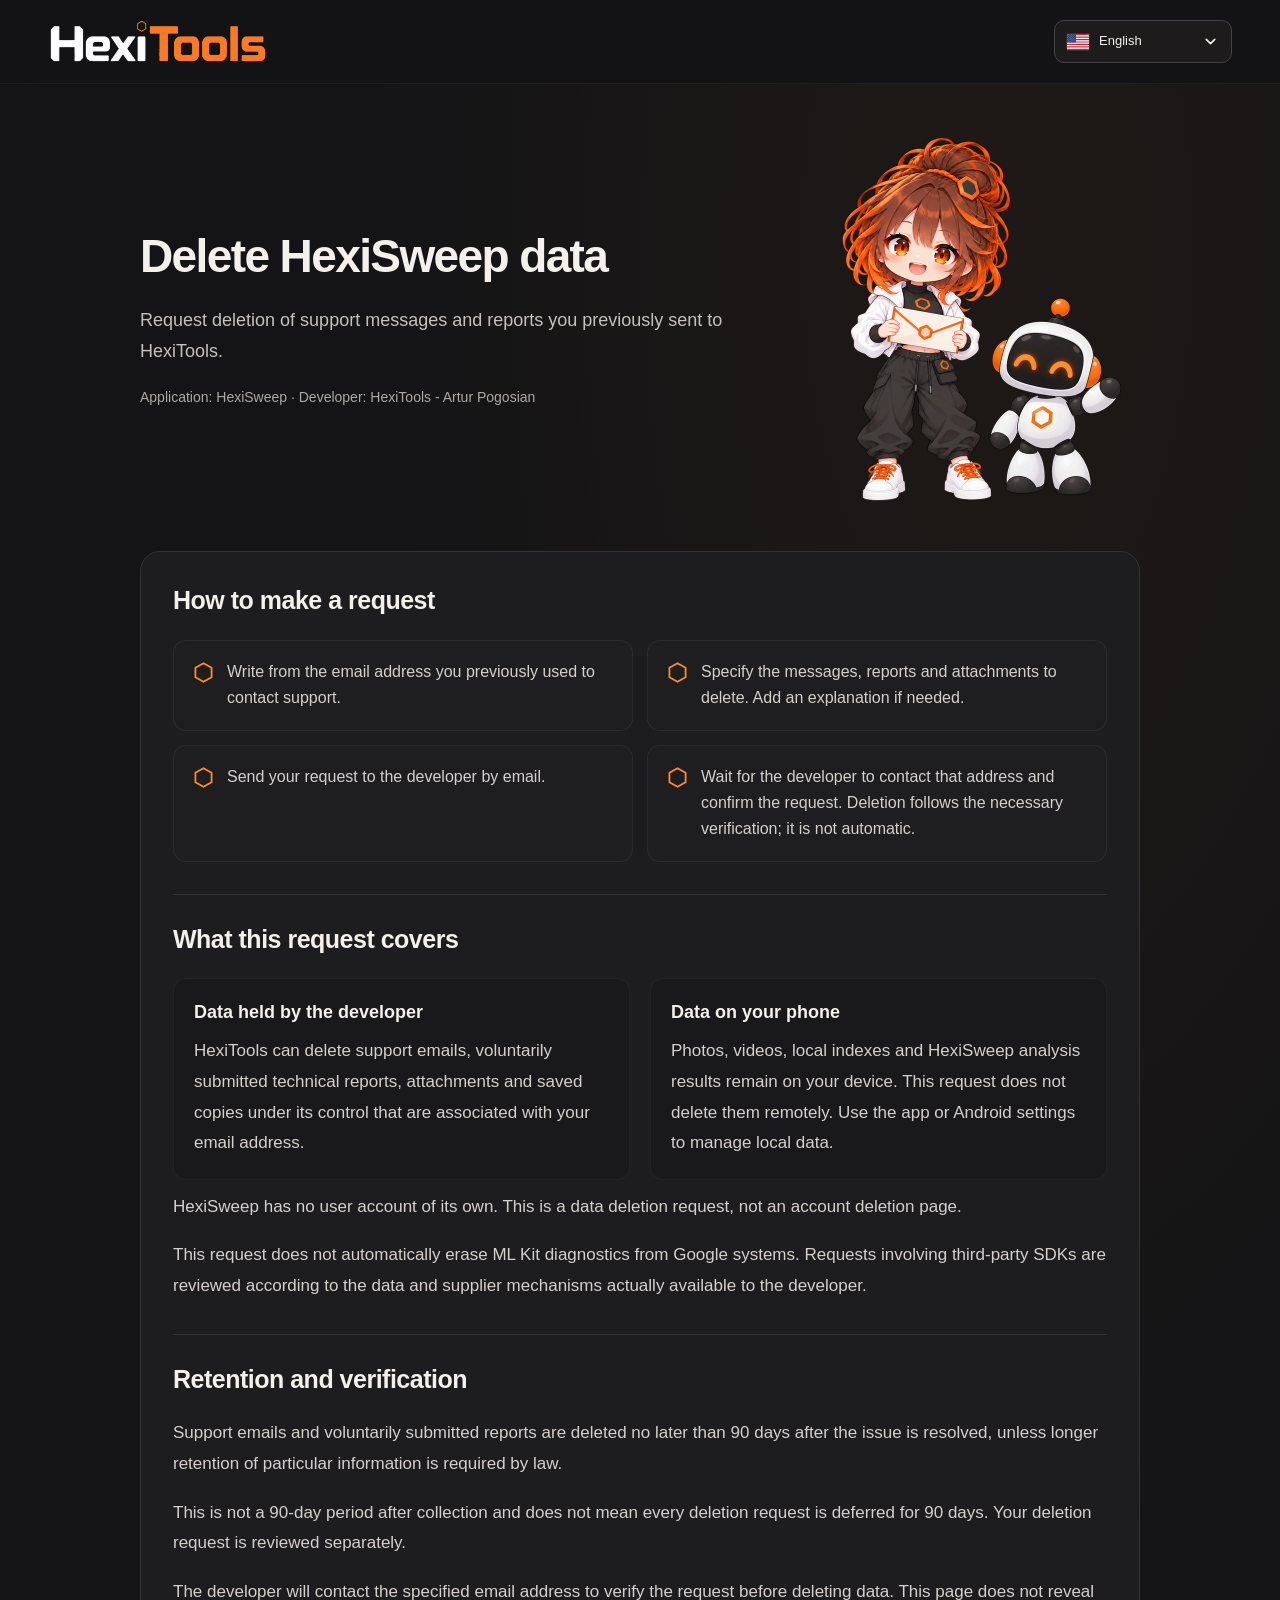
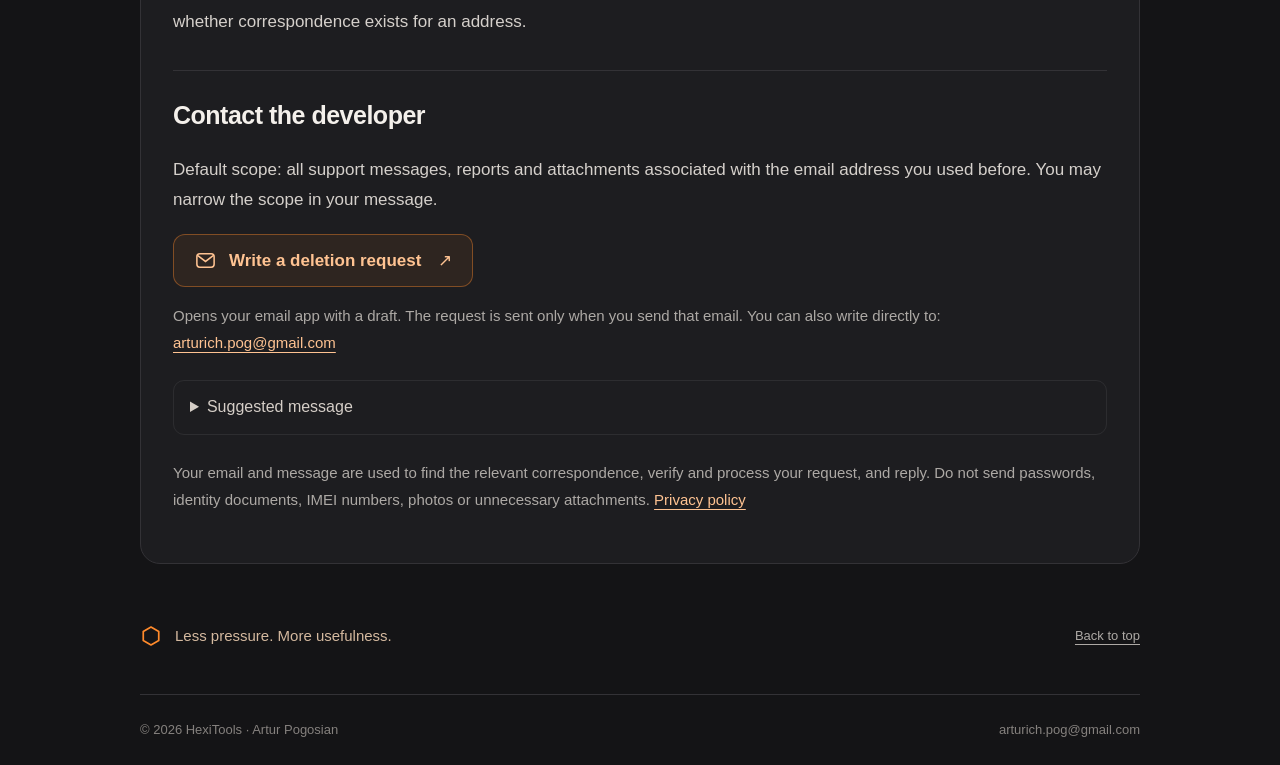
==== commit 20afa761: "Add deletion request illustration and simplify page introduction" ====
--- a/hexisweep/delete-data/index.html
+++ b/hexisweep/delete-data/index.html
@@ -1,4 +1,4 @@
-<!doctype html><html lang="en" class="delete-page"><head><meta charset="utf-8"><meta name="viewport" content="width=device-width,initial-scale=1"><meta name="color-scheme" content="dark"><meta name="theme-color" content="#141416"><meta name="referrer" content="no-referrer"><meta name="description" content="Request deletion of HexiSweep support emails, reports and attachments held by HexiTools. Instructions in six languages, without an app or account."><title>Delete HexiSweep data · HexiTools</title><link rel="canonical" href="https://art1shock.github.io/hexitools-site/hexisweep/delete-data/"><link rel="icon" type="image/svg+xml" href="../privacy/hexagon.svg"><link rel="stylesheet" href="../privacy/style.css?v=20261019-7"><link rel="stylesheet" href="style.css?v=20261019-3"><script src="app.js?v=20261019-2" defer></script></head><body id="top"><header class="site-header"><div class="header-inner"><a aria-label="HexiTools" class="brand" href="#top"><img alt="HexiTools" height="320" src="../privacy/assets/hexitools-wordmark.png" width="1590"/></a><div class="header-right"><div class="language"><label class="sr-only" data-ui="8" for="language">Language</label><select class="language-native" id="language"><option value="en">English</option><option value="ru">Русский</option><option value="es">Español</option><option value="de">Deutsch</option><option value="fr">Français</option><option value="pt-BR">Português (Brasil)</option></select><button aria-controls="language-menu" aria-expanded="false" aria-haspopup="listbox" class="language-toggle" hidden="" id="language-toggle" type="button"><img alt="" height="16" id="language-flag" src="../privacy/assets/flags/en.svg" width="22"/><span id="language-name">English</span><svg aria-hidden="true" class="language-chevron" fill="none" viewbox="0 0 20 20"><path d="m5 7.5 5 5 5-5" stroke="currentColor" stroke-linecap="round" stroke-linejoin="round" stroke-width="1.8"></path></svg></button><div aria-label="Language" class="language-menu" hidden="" id="language-menu" role="listbox" tabindex="-1"></div></div></div></div></header><main class="delete-wrap"><section class="delete-hero"><div><h1 id="page-title">Delete HexiSweep data</h1><p id="page-lead">Request deletion of support messages and reports you previously sent to HexiTools. No app installation or account is needed.</p><p id="developer-line">Application: HexiSweep · Developer: HexiTools - Artur Pogosian</p></div><img src="../privacy/assets/hexi_privacy_team_v3.webp" alt="" width="160" height="192"></section><noscript><div class="no-js-note">Instructions and direct email contact remain available without JavaScript.<br><a href="#en-steps" lang="en">en</a> · <a href="#ru-steps" lang="ru">ru</a> · <a href="#es-steps" lang="es">es</a> · <a href="#de-steps" lang="de">de</a> · <a href="#fr-steps" lang="fr">fr</a> · <a href="#pt-BR-steps" lang="pt-BR">pt-BR</a></div><style>.delete-copy[hidden]{display:block!important}.delete-copy{margin-bottom:40px}.language{display:none}</style></noscript><div class="delete-document"><article lang="en" id="delete-en" class="delete-copy">
+<!doctype html><html lang="en" class="delete-page"><head><meta charset="utf-8"><meta name="viewport" content="width=device-width,initial-scale=1"><meta name="color-scheme" content="dark"><meta name="theme-color" content="#141416"><meta name="referrer" content="no-referrer"><meta name="description" content="Request deletion of HexiSweep support emails, reports and attachments held by HexiTools. Instructions in six languages, without an app or account."><title>Delete HexiSweep data · HexiTools</title><link rel="canonical" href="https://art1shock.github.io/hexitools-site/hexisweep/delete-data/"><link rel="icon" type="image/svg+xml" href="../privacy/hexagon.svg"><link rel="stylesheet" href="../privacy/style.css?v=20261019-7"><link rel="stylesheet" href="style.css?v=20261019-4"><script src="app.js?v=20261019-2" defer></script></head><body id="top"><header class="site-header"><div class="header-inner"><a aria-label="HexiTools" class="brand" href="#top"><img alt="HexiTools" height="320" src="../privacy/assets/hexitools-wordmark.png" width="1590"/></a><div class="header-right"><div class="language"><label class="sr-only" data-ui="8" for="language">Language</label><select class="language-native" id="language"><option value="en">English</option><option value="ru">Русский</option><option value="es">Español</option><option value="de">Deutsch</option><option value="fr">Français</option><option value="pt-BR">Português (Brasil)</option></select><button aria-controls="language-menu" aria-expanded="false" aria-haspopup="listbox" class="language-toggle" hidden="" id="language-toggle" type="button"><img alt="" height="16" id="language-flag" src="../privacy/assets/flags/en.svg" width="22"/><span id="language-name">English</span><svg aria-hidden="true" class="language-chevron" fill="none" viewbox="0 0 20 20"><path d="m5 7.5 5 5 5-5" stroke="currentColor" stroke-linecap="round" stroke-linejoin="round" stroke-width="1.8"></path></svg></button><div aria-label="Language" class="language-menu" hidden="" id="language-menu" role="listbox" tabindex="-1"></div></div></div></div></header><main class="delete-wrap"><section class="delete-hero"><div><h1 id="page-title">Delete HexiSweep data</h1><p id="page-lead">Request deletion of support messages and reports you previously sent to HexiTools.</p><p id="developer-line">Application: HexiSweep · Developer: HexiTools - Artur Pogosian</p></div><img src="assets/hexi_delete_request_v1.webp" alt="" width="680" height="744"></section><noscript><div class="no-js-note">Instructions and direct email contact remain available without JavaScript.<br><a href="#en-steps" lang="en">en</a> · <a href="#ru-steps" lang="ru">ru</a> · <a href="#es-steps" lang="es">es</a> · <a href="#de-steps" lang="de">de</a> · <a href="#fr-steps" lang="fr">fr</a> · <a href="#pt-BR-steps" lang="pt-BR">pt-BR</a></div><style>.delete-copy[hidden]{display:block!important}.delete-copy{margin-bottom:40px}.language{display:none}</style></noscript><div class="delete-document"><article lang="en" id="delete-en" class="delete-copy">
 <section data-block="steps" id="en-steps"><h2>How to make a request</h2><ol class="steps"><li><span class="site-hex step-hex" aria-hidden="true"></span><span>Write from the email address you previously used to contact support.</span></li><li><span class="site-hex step-hex" aria-hidden="true"></span><span>Specify the messages, reports and attachments to delete. Add an explanation if needed.</span></li><li><span class="site-hex step-hex" aria-hidden="true"></span><span>Send your request to the developer by email.</span></li><li><span class="site-hex step-hex" aria-hidden="true"></span><span>Wait for the developer to contact that address and confirm the request. Deletion follows the necessary verification; it is not automatic.</span></li></ol></section>
 <section data-block="scope" id="en-scope"><h2>What this request covers</h2><div class="scope-grid"><div><h3>Data held by the developer</h3><p>HexiTools can delete support emails, voluntarily submitted technical reports, attachments and saved copies under its control that are associated with your email address.</p></div><div><h3>Data on your phone</h3><p>Photos, videos, local indexes and HexiSweep analysis results remain on your device. This request does not delete them remotely. Use the app or Android settings to manage local data.</p></div></div><p>HexiSweep has no user account of its own. This is a data deletion request, not an account deletion page.</p><p>This request does not automatically erase ML Kit diagnostics from Google systems. Requests involving third-party SDKs are reviewed according to the data and supplier mechanisms actually available to the developer.</p></section>
 <section data-block="retention" id="en-retention"><h2>Retention and verification</h2><p>Support emails and voluntarily submitted reports are deleted no later than 90 days after the issue is resolved, unless longer retention of particular information is required by law.</p><p>This is not a 90-day period after collection and does not mean every deletion request is deferred for 90 days. Your deletion request is reviewed separately.</p><p>The developer will contact the specified email address to verify the request before deleting data. This page does not reveal whether correspondence exists for an address.</p></section>
@@ -46,4 +46,4 @@
 E-mail do contato anterior: [seu endereço]
 Dados a excluir: todas as mensagens, relatórios e anexos associados
 Informações adicionais (opcional): [detalhes]</pre></details><p class="usage">Seu e-mail e sua mensagem são usados para localizar a correspondência, verificar e processar a solicitação e responder. Não envie senhas, documentos de identidade, IMEI, fotos ou anexos desnecessários. <a class="privacy-link" href="../privacy/?lang=pt-BR" target="_blank" rel="noopener noreferrer">Política de privacidade</a></p></section>
-</article></div><div class="closing"><div><span aria-hidden="true" class="site-hex closing-hex"></span><span id="footer-line">Less pressure. More usefulness.</span></div><a id="back-top" href="#top">Back to top</a></div><footer><span>© 2026 HexiTools · Artur Pogosian</span><div class="footer-links"><a href="mailto:arturich.pog@gmail.com">arturich.pog@gmail.com</a></div></footer></main><script type="application/json" id="translations">{"en": {"title": "Delete HexiSweep data", "lead": "Request deletion of support messages and reports you previously sent to HexiTools. No app installation or account is needed.", "stepsTitle": "How to make a request", "steps": ["Write from the email address you previously used to contact support.", "Specify the messages, reports and attachments to delete. Add an explanation if needed.", "Send your request to the developer by email.", "Wait for the developer to contact that address and confirm the request. Deletion follows the necessary verification; it is not automatic."], "scopeTitle": "What this request covers", "canTitle": "Data held by the developer", "can": "HexiTools can delete support emails, voluntarily submitted technical reports, attachments and saved copies under its control that are associated with your email address.", "localTitle": "Data on your phone", "local": "Photos, videos, local indexes and HexiSweep analysis results remain on your device. This request does not delete them remotely. Use the app or Android settings to manage local data.", "account": "HexiSweep has no user account of its own. This is a data deletion request, not an account deletion page.", "sdk": "This request does not automatically erase ML Kit diagnostics from Google systems. Requests involving third-party SDKs are reviewed according to the data and supplier mechanisms actually available to the developer.", "retentionTitle": "Retention and verification", "retention": "Support emails and voluntarily submitted reports are deleted no later than 90 days after the issue is resolved, unless longer retention of particular information is required by law.", "timing": "This is not a 90-day period after collection and does not mean every deletion request is deferred for 90 days. Your deletion request is reviewed separately.", "verification": "The developer will contact the specified email address to verify the request before deleting data. This page does not reveal whether correspondence exists for an address.", "requestTitle": "Contact the developer", "requestLead": "Default scope: all support messages, reports and attachments associated with the email address you used before. You may narrow the scope in your message.", "button": "Write a deletion request", "mailHint": "Opens your email app with a draft. The request is sent only when you send that email. You can also write directly to:", "templateTitle": "Suggested message", "subject": "HexiSweep - data deletion request", "template": "Application: HexiSweep\nPrevious support email address: [your email]\nData to delete: all associated support messages, reports and attachments\nAdditional information (optional): [details]", "usage": "Your email and message are used to find the relevant correspondence, verify and process your request, and reply. Do not send passwords, identity documents, IMEI numbers, photos or unnecessary attachments.", "privacy": "Privacy policy", "developer": "Application: HexiSweep · Developer: HexiTools - Artur Pogosian", "link": "Request deletion of data", "footer": "Less pressure. More usefulness.", "back": "Back to privacy policy", "language": "Language", "noscript": "Instructions and direct email contact remain available without JavaScript.", "backTop": "Back to top"}, "ru": {"title": "Удаление данных HexiSweep", "lead": "Запросите удаление обращений и отчётов, которые вы ранее отправляли HexiTools. Устанавливать приложение и создавать аккаунт не нужно.", "stepsTitle": "Как отправить запрос", "steps": ["Напишите с адреса электронной почты, с которого ранее обращались в поддержку.", "Укажите обращения, отчёты и вложения, которые хотите удалить. При необходимости добавьте пояснение.", "Отправьте запрос разработчику по электронной почте.", "Дождитесь письма разработчика на этот адрес для подтверждения запроса. Удаление выполняется после необходимой проверки, а не автоматически."], "scopeTitle": "Какие данные можно удалить", "canTitle": "Данные у разработчика", "can": "HexiTools может удалить находящиеся под его контролем письма поддержки, добровольно присланные технические отчёты, вложения и сохранённые копии, связанные с вашим email.", "localTitle": "Данные на телефоне", "local": "Фотографии, видео, локальные индексы и результаты анализа HexiSweep находятся на вашем устройстве. Этот запрос не удаляет их дистанционно. Управлять локальными данными можно в приложении или настройках Android.", "account": "У HexiSweep нет собственного пользовательского аккаунта. Эта страница предназначена для удаления данных, а не аккаунта.", "sdk": "Запрос не удаляет автоматически диагностику ML Kit из систем Google. Обращения, затрагивающие сторонние SDK, рассматриваются с учётом реально доступных разработчику данных и механизмов поставщика.", "retentionTitle": "Хранение и проверка запроса", "retention": "Письма поддержки и добровольно присланные отчёты удаляются не позднее 90 дней после решения вопроса, кроме случаев обязательного хранения отдельных сведений по закону.", "timing": "Это не срок в 90 дней после сбора данных и не разрешение откладывать любой запрос на удаление на 90 дней. Запрос на удаление рассматривается отдельно.", "verification": "Перед удалением разработчик связывается с указанным адресом для проверки запроса. Страница не раскрывает, существует ли переписка по определённому email.", "requestTitle": "Связаться с разработчиком", "requestLead": "По умолчанию можно запросить удаление всех обращений, отчётов и вложений, связанных с email предыдущего обращения. При желании уточните состав данных в письме.", "button": "Написать запрос на удаление", "mailHint": "Откроется почтовое приложение с черновиком. Запрос будет отправлен только после отправки письма вами. Также можно написать напрямую:", "templateTitle": "Шаблон письма", "subject": "HexiSweep - запрос на удаление данных", "template": "Приложение: HexiSweep\nEmail предыдущего обращения: [ваш адрес]\nКакие данные удалить: все связанные обращения, отчёты и вложения\nДополнительная информация (необязательно): [пояснение]", "usage": "Ваш email и текст письма используются для поиска переписки, проверки и обработки запроса, а также ответа. Не присылайте пароли, документы, IMEI, фотографии и ненужные вложения.", "privacy": "Политика конфиденциальности", "developer": "Приложение: HexiSweep · Разработчик: HexiTools - Artur Pogosian", "link": "Запросить удаление данных", "footer": "Меньше навязчивости. Больше пользы.", "back": "К политике конфиденциальности", "language": "Язык", "noscript": "Инструкция и прямой контакт по email доступны без JavaScript.", "backTop": "Наверх"}, "es": {"title": "Eliminación de datos de HexiSweep", "lead": "Solicita la eliminación de mensajes e informes que enviaste a HexiTools. No necesitas instalar la aplicación ni crear una cuenta.", "stepsTitle": "Cómo enviar una solicitud", "steps": ["Escribe desde el correo electrónico que usaste para contactar con soporte.", "Indica los mensajes, informes y archivos adjuntos que deseas eliminar. Añade una explicación si es necesario.", "Envía tu solicitud al desarrollador por correo electrónico.", "Espera a que el desarrollador contacte con esa dirección para confirmar la solicitud. La eliminación se realiza tras la verificación necesaria, no automáticamente."], "scopeTitle": "Qué datos puedes solicitar que se eliminen", "canTitle": "Datos en poder del desarrollador", "can": "HexiTools puede eliminar correos de soporte, informes técnicos enviados voluntariamente, adjuntos y copias guardadas bajo su control que estén vinculados a tu correo electrónico.", "localTitle": "Datos en tu teléfono", "local": "Las fotos, vídeos, índices locales y resultados del análisis de HexiSweep permanecen en tu dispositivo. Esta solicitud no los elimina de forma remota. Puedes gestionar los datos locales en la aplicación o en los ajustes de Android.", "account": "HexiSweep no tiene una cuenta de usuario propia. Esta página sirve para solicitar la eliminación de datos, no de una cuenta.", "sdk": "La solicitud no elimina automáticamente los diagnósticos de ML Kit de los sistemas de Google. Las solicitudes relativas a SDK de terceros se revisan según los datos y mecanismos del proveedor realmente disponibles para el desarrollador.", "retentionTitle": "Conservación y verificación", "retention": "Los correos de soporte y los informes enviados voluntariamente se eliminan como máximo 90 días después de resolver el asunto, salvo que la ley exija conservar determinados datos durante más tiempo.", "timing": "Este plazo no empieza cuando se recopilan los datos ni permite aplazar todas las solicitudes de eliminación durante 90 días. Cada solicitud de eliminación se revisa por separado.", "verification": "Antes de eliminar los datos, el desarrollador contactará con la dirección indicada para verificar la solicitud. Esta página no revela si existe correspondencia para una dirección.", "requestTitle": "Contactar con el desarrollador", "requestLead": "Puedes solicitar por defecto todos los mensajes, informes y adjuntos asociados al correo que usaste antes. Si lo deseas, delimita los datos en tu mensaje.", "button": "Escribir una solicitud de eliminación", "mailHint": "Abre tu aplicación de correo con un borrador. La solicitud solo se envía cuando envías el mensaje. También puedes escribir directamente a:", "templateTitle": "Mensaje sugerido", "subject": "HexiSweep - solicitud de eliminación de datos", "template": "Aplicación: HexiSweep\nCorreo de la consulta anterior: [tu correo]\nDatos que eliminar: todos los mensajes de soporte, informes y adjuntos asociados\nInformación adicional (opcional): [detalles]", "usage": "Tu correo y tu mensaje se usan para localizar la correspondencia, verificar y tramitar la solicitud y responderte. No envíes contraseñas, documentos de identidad, IMEI, fotos ni adjuntos innecesarios.", "privacy": "Política de privacidad", "developer": "Aplicación: HexiSweep · Desarrollador: HexiTools - Artur Pogosian", "link": "Solicitar la eliminación de datos", "footer": "Menos presión. Más utilidad.", "back": "Volver a la política de privacidad", "language": "Idioma", "noscript": "Las instrucciones y el contacto directo por correo están disponibles sin JavaScript.", "backTop": "Volver arriba"}, "de": {"title": "HexiSweep-Daten löschen", "lead": "Fordere die Löschung von Supportnachrichten und Berichten an, die du an HexiTools gesendet hast. Du musst weder die App installieren noch ein Konto erstellen.", "stepsTitle": "So stellst du eine Anfrage", "steps": ["Schreibe von der E-Mail-Adresse, mit der du den Support zuvor kontaktiert hast.", "Gib an, welche Nachrichten, Berichte und Anhänge gelöscht werden sollen. Ergänze bei Bedarf eine Erklärung.", "Sende deine Anfrage per E-Mail an den Entwickler.", "Warte auf eine Nachricht des Entwicklers an diese Adresse, um die Anfrage zu bestätigen. Die Löschung erfolgt nach der notwendigen Prüfung, nicht automatisch."], "scopeTitle": "Welche Daten gelöscht werden können", "canTitle": "Daten beim Entwickler", "can": "HexiTools kann Support-E-Mails, freiwillig eingesendete technische Berichte, Anhänge und gespeicherte Kopien unter seiner Kontrolle löschen, die mit deiner E-Mail-Adresse verknüpft sind.", "localTitle": "Daten auf deinem Smartphone", "local": "Fotos, Videos, lokale Indizes und Analyseergebnisse von HexiSweep bleiben auf deinem Gerät. Diese Anfrage löscht sie nicht aus der Ferne. Lokale Daten kannst du in der App oder in den Android-Einstellungen verwalten.", "account": "HexiSweep hat kein eigenes Benutzerkonto. Diese Seite dient der Datenlöschung, nicht der Kontolöschung.", "sdk": "Die Anfrage löscht ML-Kit-Diagnosedaten nicht automatisch aus Google-Systemen. Anfragen zu Drittanbieter-SDKs werden anhand der Daten und Anbieterverfahren geprüft, die dem Entwickler tatsächlich zur Verfügung stehen.", "retentionTitle": "Aufbewahrung und Prüfung", "retention": "Support-E-Mails und freiwillig eingesendete Berichte werden spätestens 90 Tage nach Klärung des Anliegens gelöscht, sofern eine längere Aufbewahrung einzelner Angaben nicht gesetzlich vorgeschrieben ist.", "timing": "Die Frist beginnt nicht mit der Erhebung und erlaubt nicht, jede Löschanfrage um 90 Tage zu verschieben. Löschanfragen werden gesondert geprüft.", "verification": "Vor der Löschung kontaktiert der Entwickler die angegebene Adresse, um die Anfrage zu prüfen. Diese Seite verrät nicht, ob zu einer Adresse Korrespondenz vorhanden ist.", "requestTitle": "Entwickler kontaktieren", "requestLead": "Standardmäßig kannst du alle Supportnachrichten, Berichte und Anhänge zu deiner bisherigen E-Mail-Adresse anfordern. Du kannst den Umfang in deiner Nachricht eingrenzen.", "button": "Löschanfrage per E-Mail schreiben", "mailHint": "Öffnet deine E-Mail-App mit einem Entwurf. Die Anfrage wird erst versendet, wenn du die E-Mail absendest. Du kannst auch direkt schreiben an:", "templateTitle": "Nachrichtenvorlage", "subject": "HexiSweep - Anfrage zur Datenlöschung", "template": "App: HexiSweep\nE-Mail-Adresse der früheren Anfrage: [deine Adresse]\nZu löschende Daten: alle zugehörigen Supportnachrichten, Berichte und Anhänge\nZusätzliche Informationen (optional): [Details]", "usage": "Deine E-Mail-Adresse und Nachricht dienen dazu, die Korrespondenz zu finden, deine Anfrage zu prüfen und zu bearbeiten sowie dir zu antworten. Sende keine Passwörter, Ausweisdokumente, IMEI-Nummern, Fotos oder unnötigen Anhänge.", "privacy": "Datenschutzerklärung", "developer": "App: HexiSweep · Entwickler: HexiTools - Artur Pogosian", "link": "Löschung von Daten anfragen", "footer": "Weniger Druck. Mehr Nutzen.", "back": "Zur Datenschutzerklärung", "language": "Sprache", "noscript": "Anleitung und direkter E-Mail-Kontakt sind ohne JavaScript verfügbar.", "backTop": "Nach oben"}, "fr": {"title": "Suppression des données HexiSweep", "lead": "Demandez la suppression des messages et rapports que vous avez envoyés à HexiTools. Aucune installation ni création de compte n’est nécessaire.", "stepsTitle": "Comment faire une demande", "steps": ["Écrivez depuis l’adresse e-mail utilisée pour contacter le support auparavant.", "Précisez les messages, rapports et pièces jointes à supprimer. Ajoutez une explication si nécessaire.", "Envoyez votre demande au développeur par e-mail.", "Attendez le message du développeur à cette adresse pour confirmer la demande. La suppression intervient après la vérification nécessaire, et non automatiquement."], "scopeTitle": "Données concernées", "canTitle": "Données détenues par le développeur", "can": "HexiTools peut supprimer les e-mails de support, rapports techniques envoyés volontairement, pièces jointes et copies conservées sous son contrôle qui sont associés à votre adresse e-mail.", "localTitle": "Données sur votre téléphone", "local": "Les photos, vidéos, index locaux et résultats d’analyse de HexiSweep restent sur votre appareil. Cette demande ne les supprime pas à distance. Gérez les données locales dans l’application ou les paramètres Android.", "account": "HexiSweep ne possède pas de compte utilisateur propre. Cette page concerne la suppression de données, pas d’un compte.", "sdk": "La demande n’efface pas automatiquement les diagnostics ML Kit des systèmes de Google. Les demandes concernant des SDK tiers sont examinées selon les données et mécanismes du fournisseur réellement accessibles au développeur.", "retentionTitle": "Conservation et vérification", "retention": "Les e-mails de support et les rapports envoyés volontairement sont supprimés au plus tard 90 jours après la résolution du problème, sauf si la loi impose de conserver certaines informations plus longtemps.", "timing": "Ce délai ne commence pas à la collecte et ne permet pas de reporter toutes les demandes de suppression de 90 jours. Les demandes de suppression sont examinées séparément.", "verification": "Avant la suppression, le développeur contacte l’adresse indiquée pour vérifier la demande. Cette page ne révèle pas si une correspondance existe pour une adresse.", "requestTitle": "Contacter le développeur", "requestLead": "Vous pouvez demander par défaut tous les messages, rapports et pièces jointes liés à l’adresse utilisée auparavant. Vous pouvez préciser un périmètre plus restreint dans votre message.", "button": "Rédiger une demande de suppression", "mailHint": "Ouvre votre application de messagerie avec un brouillon. La demande n’est envoyée que lorsque vous envoyez cet e-mail. Vous pouvez aussi écrire directement à :", "templateTitle": "Modèle de message", "subject": "HexiSweep - demande de suppression de données", "template": "Application : HexiSweep\nAdresse utilisée pour la demande précédente : [votre adresse]\nDonnées à supprimer : tous les messages, rapports et pièces jointes associés\nInformations complémentaires (facultatif) : [précisions]", "usage": "Votre adresse et votre message servent à retrouver la correspondance, vérifier et traiter la demande, puis vous répondre. N’envoyez pas de mots de passe, de pièces d’identité, d’IMEI, de photos ou de pièces jointes inutiles.", "privacy": "Politique de confidentialité", "developer": "Application : HexiSweep · Développeur : HexiTools - Artur Pogosian", "link": "Demander la suppression de données", "footer": "Moins de pression. Plus d’utilité.", "back": "Retour à la politique de confidentialité", "language": "Langue", "noscript": "Les instructions et le contact direct par e-mail sont accessibles sans JavaScript.", "backTop": "Retour en haut"}, "pt-BR": {"title": "Exclusão de dados do HexiSweep", "lead": "Solicite a exclusão de mensagens e relatórios que você enviou à HexiTools. Não é necessário instalar o aplicativo nem criar uma conta.", "stepsTitle": "Como enviar uma solicitação", "steps": ["Escreva usando o endereço de e-mail com o qual entrou em contato com o suporte anteriormente.", "Indique as mensagens, os relatórios e os anexos que deseja excluir. Acrescente uma explicação, se necessário.", "Envie a solicitação ao desenvolvedor por e-mail.", "Aguarde a mensagem do desenvolvedor nesse endereço para confirmar a solicitação. A exclusão ocorre após a verificação necessária, não automaticamente."], "scopeTitle": "Quais dados podem ser excluídos", "canTitle": "Dados em poder do desenvolvedor", "can": "A HexiTools pode excluir e-mails de suporte, relatórios técnicos enviados voluntariamente, anexos e cópias salvas sob seu controle que estejam associados ao seu e-mail.", "localTitle": "Dados no seu celular", "local": "Fotos, vídeos, índices locais e resultados da análise do HexiSweep permanecem no seu dispositivo. Esta solicitação não os exclui remotamente. Gerencie os dados locais no aplicativo ou nas configurações do Android.", "account": "O HexiSweep não possui uma conta de usuário própria. Esta página trata da exclusão de dados, não de uma conta.", "sdk": "A solicitação não apaga automaticamente os diagnósticos do ML Kit dos sistemas do Google. Solicitações que envolvam SDKs de terceiros são analisadas conforme os dados e mecanismos do fornecedor realmente disponíveis ao desenvolvedor.", "retentionTitle": "Retenção e verificação", "retention": "Os e-mails de suporte e os relatórios enviados voluntariamente são excluídos em até 90 dias após a resolução do assunto, salvo quando a lei exigir a retenção de determinadas informações por mais tempo.", "timing": "Esse prazo não começa na coleta nem permite adiar toda solicitação de exclusão por 90 dias. Solicitações de exclusão são analisadas separadamente.", "verification": "Antes de excluir os dados, o desenvolvedor entra em contato com o endereço informado para verificar a solicitação. Esta página não revela se existe correspondência associada a um endereço.", "requestTitle": "Entrar em contato com o desenvolvedor", "requestLead": "Por padrão, você pode solicitar todas as mensagens, os relatórios e os anexos associados ao e-mail usado anteriormente. Se preferir, delimite o escopo na mensagem.", "button": "Escrever solicitação de exclusão", "mailHint": "Abre seu aplicativo de e-mail com um rascunho. A solicitação só é enviada quando você envia a mensagem. Você também pode escrever diretamente para:", "templateTitle": "Modelo de mensagem", "subject": "HexiSweep - solicitação de exclusão de dados", "template": "Aplicativo: HexiSweep\nE-mail do contato anterior: [seu endereço]\nDados a excluir: todas as mensagens, relatórios e anexos associados\nInformações adicionais (opcional): [detalhes]", "usage": "Seu e-mail e sua mensagem são usados para localizar a correspondência, verificar e processar a solicitação e responder. Não envie senhas, documentos de identidade, IMEI, fotos ou anexos desnecessários.", "privacy": "Política de privacidade", "developer": "Aplicativo: HexiSweep · Desenvolvedor: HexiTools - Artur Pogosian", "link": "Solicitar exclusão de dados", "footer": "Menos pressão. Mais utilidade.", "back": "Voltar à política de privacidade", "language": "Idioma", "noscript": "As instruções e o contato direto por e-mail estão disponíveis sem JavaScript.", "backTop": "Voltar ao topo"}}</script></body></html>+</article></div><div class="closing"><div><span aria-hidden="true" class="site-hex closing-hex"></span><span id="footer-line">Less pressure. More usefulness.</span></div><a id="back-top" href="#top">Back to top</a></div><footer><span>© 2026 HexiTools · Artur Pogosian</span><div class="footer-links"><a href="mailto:arturich.pog@gmail.com">arturich.pog@gmail.com</a></div></footer></main><script type="application/json" id="translations">{"en": {"title": "Delete HexiSweep data", "lead": "Request deletion of support messages and reports you previously sent to HexiTools.", "stepsTitle": "How to make a request", "steps": ["Write from the email address you previously used to contact support.", "Specify the messages, reports and attachments to delete. Add an explanation if needed.", "Send your request to the developer by email.", "Wait for the developer to contact that address and confirm the request. Deletion follows the necessary verification; it is not automatic."], "scopeTitle": "What this request covers", "canTitle": "Data held by the developer", "can": "HexiTools can delete support emails, voluntarily submitted technical reports, attachments and saved copies under its control that are associated with your email address.", "localTitle": "Data on your phone", "local": "Photos, videos, local indexes and HexiSweep analysis results remain on your device. This request does not delete them remotely. Use the app or Android settings to manage local data.", "account": "HexiSweep has no user account of its own. This is a data deletion request, not an account deletion page.", "sdk": "This request does not automatically erase ML Kit diagnostics from Google systems. Requests involving third-party SDKs are reviewed according to the data and supplier mechanisms actually available to the developer.", "retentionTitle": "Retention and verification", "retention": "Support emails and voluntarily submitted reports are deleted no later than 90 days after the issue is resolved, unless longer retention of particular information is required by law.", "timing": "This is not a 90-day period after collection and does not mean every deletion request is deferred for 90 days. Your deletion request is reviewed separately.", "verification": "The developer will contact the specified email address to verify the request before deleting data. This page does not reveal whether correspondence exists for an address.", "requestTitle": "Contact the developer", "requestLead": "Default scope: all support messages, reports and attachments associated with the email address you used before. You may narrow the scope in your message.", "button": "Write a deletion request", "mailHint": "Opens your email app with a draft. The request is sent only when you send that email. You can also write directly to:", "templateTitle": "Suggested message", "subject": "HexiSweep - data deletion request", "template": "Application: HexiSweep\nPrevious support email address: [your email]\nData to delete: all associated support messages, reports and attachments\nAdditional information (optional): [details]", "usage": "Your email and message are used to find the relevant correspondence, verify and process your request, and reply. Do not send passwords, identity documents, IMEI numbers, photos or unnecessary attachments.", "privacy": "Privacy policy", "developer": "Application: HexiSweep · Developer: HexiTools - Artur Pogosian", "link": "Request deletion of data", "footer": "Less pressure. More usefulness.", "back": "Back to privacy policy", "language": "Language", "noscript": "Instructions and direct email contact remain available without JavaScript.", "backTop": "Back to top"}, "ru": {"title": "Удаление данных HexiSweep", "lead": "Запросите удаление обращений и отчётов, которые вы ранее отправляли HexiTools.", "stepsTitle": "Как отправить запрос", "steps": ["Напишите с адреса электронной почты, с которого ранее обращались в поддержку.", "Укажите обращения, отчёты и вложения, которые хотите удалить. При необходимости добавьте пояснение.", "Отправьте запрос разработчику по электронной почте.", "Дождитесь письма разработчика на этот адрес для подтверждения запроса. Удаление выполняется после необходимой проверки, а не автоматически."], "scopeTitle": "Какие данные можно удалить", "canTitle": "Данные у разработчика", "can": "HexiTools может удалить находящиеся под его контролем письма поддержки, добровольно присланные технические отчёты, вложения и сохранённые копии, связанные с вашим email.", "localTitle": "Данные на телефоне", "local": "Фотографии, видео, локальные индексы и результаты анализа HexiSweep находятся на вашем устройстве. Этот запрос не удаляет их дистанционно. Управлять локальными данными можно в приложении или настройках Android.", "account": "У HexiSweep нет собственного пользовательского аккаунта. Эта страница предназначена для удаления данных, а не аккаунта.", "sdk": "Запрос не удаляет автоматически диагностику ML Kit из систем Google. Обращения, затрагивающие сторонние SDK, рассматриваются с учётом реально доступных разработчику данных и механизмов поставщика.", "retentionTitle": "Хранение и проверка запроса", "retention": "Письма поддержки и добровольно присланные отчёты удаляются не позднее 90 дней после решения вопроса, кроме случаев обязательного хранения отдельных сведений по закону.", "timing": "Это не срок в 90 дней после сбора данных и не разрешение откладывать любой запрос на удаление на 90 дней. Запрос на удаление рассматривается отдельно.", "verification": "Перед удалением разработчик связывается с указанным адресом для проверки запроса. Страница не раскрывает, существует ли переписка по определённому email.", "requestTitle": "Связаться с разработчиком", "requestLead": "По умолчанию можно запросить удаление всех обращений, отчётов и вложений, связанных с email предыдущего обращения. При желании уточните состав данных в письме.", "button": "Написать запрос на удаление", "mailHint": "Откроется почтовое приложение с черновиком. Запрос будет отправлен только после отправки письма вами. Также можно написать напрямую:", "templateTitle": "Шаблон письма", "subject": "HexiSweep - запрос на удаление данных", "template": "Приложение: HexiSweep\nEmail предыдущего обращения: [ваш адрес]\nКакие данные удалить: все связанные обращения, отчёты и вложения\nДополнительная информация (необязательно): [пояснение]", "usage": "Ваш email и текст письма используются для поиска переписки, проверки и обработки запроса, а также ответа. Не присылайте пароли, документы, IMEI, фотографии и ненужные вложения.", "privacy": "Политика конфиденциальности", "developer": "Приложение: HexiSweep · Разработчик: HexiTools - Artur Pogosian", "link": "Запросить удаление данных", "footer": "Меньше навязчивости. Больше пользы.", "back": "К политике конфиденциальности", "language": "Язык", "noscript": "Инструкция и прямой контакт по email доступны без JavaScript.", "backTop": "Наверх"}, "es": {"title": "Eliminación de datos de HexiSweep", "lead": "Solicita la eliminación de mensajes e informes que enviaste a HexiTools.", "stepsTitle": "Cómo enviar una solicitud", "steps": ["Escribe desde el correo electrónico que usaste para contactar con soporte.", "Indica los mensajes, informes y archivos adjuntos que deseas eliminar. Añade una explicación si es necesario.", "Envía tu solicitud al desarrollador por correo electrónico.", "Espera a que el desarrollador contacte con esa dirección para confirmar la solicitud. La eliminación se realiza tras la verificación necesaria, no automáticamente."], "scopeTitle": "Qué datos puedes solicitar que se eliminen", "canTitle": "Datos en poder del desarrollador", "can": "HexiTools puede eliminar correos de soporte, informes técnicos enviados voluntariamente, adjuntos y copias guardadas bajo su control que estén vinculados a tu correo electrónico.", "localTitle": "Datos en tu teléfono", "local": "Las fotos, vídeos, índices locales y resultados del análisis de HexiSweep permanecen en tu dispositivo. Esta solicitud no los elimina de forma remota. Puedes gestionar los datos locales en la aplicación o en los ajustes de Android.", "account": "HexiSweep no tiene una cuenta de usuario propia. Esta página sirve para solicitar la eliminación de datos, no de una cuenta.", "sdk": "La solicitud no elimina automáticamente los diagnósticos de ML Kit de los sistemas de Google. Las solicitudes relativas a SDK de terceros se revisan según los datos y mecanismos del proveedor realmente disponibles para el desarrollador.", "retentionTitle": "Conservación y verificación", "retention": "Los correos de soporte y los informes enviados voluntariamente se eliminan como máximo 90 días después de resolver el asunto, salvo que la ley exija conservar determinados datos durante más tiempo.", "timing": "Este plazo no empieza cuando se recopilan los datos ni permite aplazar todas las solicitudes de eliminación durante 90 días. Cada solicitud de eliminación se revisa por separado.", "verification": "Antes de eliminar los datos, el desarrollador contactará con la dirección indicada para verificar la solicitud. Esta página no revela si existe correspondencia para una dirección.", "requestTitle": "Contactar con el desarrollador", "requestLead": "Puedes solicitar por defecto todos los mensajes, informes y adjuntos asociados al correo que usaste antes. Si lo deseas, delimita los datos en tu mensaje.", "button": "Escribir una solicitud de eliminación", "mailHint": "Abre tu aplicación de correo con un borrador. La solicitud solo se envía cuando envías el mensaje. También puedes escribir directamente a:", "templateTitle": "Mensaje sugerido", "subject": "HexiSweep - solicitud de eliminación de datos", "template": "Aplicación: HexiSweep\nCorreo de la consulta anterior: [tu correo]\nDatos que eliminar: todos los mensajes de soporte, informes y adjuntos asociados\nInformación adicional (opcional): [detalles]", "usage": "Tu correo y tu mensaje se usan para localizar la correspondencia, verificar y tramitar la solicitud y responderte. No envíes contraseñas, documentos de identidad, IMEI, fotos ni adjuntos innecesarios.", "privacy": "Política de privacidad", "developer": "Aplicación: HexiSweep · Desarrollador: HexiTools - Artur Pogosian", "link": "Solicitar la eliminación de datos", "footer": "Menos presión. Más utilidad.", "back": "Volver a la política de privacidad", "language": "Idioma", "noscript": "Las instrucciones y el contacto directo por correo están disponibles sin JavaScript.", "backTop": "Volver arriba"}, "de": {"title": "HexiSweep-Daten löschen", "lead": "Fordere die Löschung von Supportnachrichten und Berichten an, die du an HexiTools gesendet hast.", "stepsTitle": "So stellst du eine Anfrage", "steps": ["Schreibe von der E-Mail-Adresse, mit der du den Support zuvor kontaktiert hast.", "Gib an, welche Nachrichten, Berichte und Anhänge gelöscht werden sollen. Ergänze bei Bedarf eine Erklärung.", "Sende deine Anfrage per E-Mail an den Entwickler.", "Warte auf eine Nachricht des Entwicklers an diese Adresse, um die Anfrage zu bestätigen. Die Löschung erfolgt nach der notwendigen Prüfung, nicht automatisch."], "scopeTitle": "Welche Daten gelöscht werden können", "canTitle": "Daten beim Entwickler", "can": "HexiTools kann Support-E-Mails, freiwillig eingesendete technische Berichte, Anhänge und gespeicherte Kopien unter seiner Kontrolle löschen, die mit deiner E-Mail-Adresse verknüpft sind.", "localTitle": "Daten auf deinem Smartphone", "local": "Fotos, Videos, lokale Indizes und Analyseergebnisse von HexiSweep bleiben auf deinem Gerät. Diese Anfrage löscht sie nicht aus der Ferne. Lokale Daten kannst du in der App oder in den Android-Einstellungen verwalten.", "account": "HexiSweep hat kein eigenes Benutzerkonto. Diese Seite dient der Datenlöschung, nicht der Kontolöschung.", "sdk": "Die Anfrage löscht ML-Kit-Diagnosedaten nicht automatisch aus Google-Systemen. Anfragen zu Drittanbieter-SDKs werden anhand der Daten und Anbieterverfahren geprüft, die dem Entwickler tatsächlich zur Verfügung stehen.", "retentionTitle": "Aufbewahrung und Prüfung", "retention": "Support-E-Mails und freiwillig eingesendete Berichte werden spätestens 90 Tage nach Klärung des Anliegens gelöscht, sofern eine längere Aufbewahrung einzelner Angaben nicht gesetzlich vorgeschrieben ist.", "timing": "Die Frist beginnt nicht mit der Erhebung und erlaubt nicht, jede Löschanfrage um 90 Tage zu verschieben. Löschanfragen werden gesondert geprüft.", "verification": "Vor der Löschung kontaktiert der Entwickler die angegebene Adresse, um die Anfrage zu prüfen. Diese Seite verrät nicht, ob zu einer Adresse Korrespondenz vorhanden ist.", "requestTitle": "Entwickler kontaktieren", "requestLead": "Standardmäßig kannst du alle Supportnachrichten, Berichte und Anhänge zu deiner bisherigen E-Mail-Adresse anfordern. Du kannst den Umfang in deiner Nachricht eingrenzen.", "button": "Löschanfrage per E-Mail schreiben", "mailHint": "Öffnet deine E-Mail-App mit einem Entwurf. Die Anfrage wird erst versendet, wenn du die E-Mail absendest. Du kannst auch direkt schreiben an:", "templateTitle": "Nachrichtenvorlage", "subject": "HexiSweep - Anfrage zur Datenlöschung", "template": "App: HexiSweep\nE-Mail-Adresse der früheren Anfrage: [deine Adresse]\nZu löschende Daten: alle zugehörigen Supportnachrichten, Berichte und Anhänge\nZusätzliche Informationen (optional): [Details]", "usage": "Deine E-Mail-Adresse und Nachricht dienen dazu, die Korrespondenz zu finden, deine Anfrage zu prüfen und zu bearbeiten sowie dir zu antworten. Sende keine Passwörter, Ausweisdokumente, IMEI-Nummern, Fotos oder unnötigen Anhänge.", "privacy": "Datenschutzerklärung", "developer": "App: HexiSweep · Entwickler: HexiTools - Artur Pogosian", "link": "Löschung von Daten anfragen", "footer": "Weniger Druck. Mehr Nutzen.", "back": "Zur Datenschutzerklärung", "language": "Sprache", "noscript": "Anleitung und direkter E-Mail-Kontakt sind ohne JavaScript verfügbar.", "backTop": "Nach oben"}, "fr": {"title": "Suppression des données HexiSweep", "lead": "Demandez la suppression des messages et rapports que vous avez envoyés à HexiTools.", "stepsTitle": "Comment faire une demande", "steps": ["Écrivez depuis l’adresse e-mail utilisée pour contacter le support auparavant.", "Précisez les messages, rapports et pièces jointes à supprimer. Ajoutez une explication si nécessaire.", "Envoyez votre demande au développeur par e-mail.", "Attendez le message du développeur à cette adresse pour confirmer la demande. La suppression intervient après la vérification nécessaire, et non automatiquement."], "scopeTitle": "Données concernées", "canTitle": "Données détenues par le développeur", "can": "HexiTools peut supprimer les e-mails de support, rapports techniques envoyés volontairement, pièces jointes et copies conservées sous son contrôle qui sont associés à votre adresse e-mail.", "localTitle": "Données sur votre téléphone", "local": "Les photos, vidéos, index locaux et résultats d’analyse de HexiSweep restent sur votre appareil. Cette demande ne les supprime pas à distance. Gérez les données locales dans l’application ou les paramètres Android.", "account": "HexiSweep ne possède pas de compte utilisateur propre. Cette page concerne la suppression de données, pas d’un compte.", "sdk": "La demande n’efface pas automatiquement les diagnostics ML Kit des systèmes de Google. Les demandes concernant des SDK tiers sont examinées selon les données et mécanismes du fournisseur réellement accessibles au développeur.", "retentionTitle": "Conservation et vérification", "retention": "Les e-mails de support et les rapports envoyés volontairement sont supprimés au plus tard 90 jours après la résolution du problème, sauf si la loi impose de conserver certaines informations plus longtemps.", "timing": "Ce délai ne commence pas à la collecte et ne permet pas de reporter toutes les demandes de suppression de 90 jours. Les demandes de suppression sont examinées séparément.", "verification": "Avant la suppression, le développeur contacte l’adresse indiquée pour vérifier la demande. Cette page ne révèle pas si une correspondance existe pour une adresse.", "requestTitle": "Contacter le développeur", "requestLead": "Vous pouvez demander par défaut tous les messages, rapports et pièces jointes liés à l’adresse utilisée auparavant. Vous pouvez préciser un périmètre plus restreint dans votre message.", "button": "Rédiger une demande de suppression", "mailHint": "Ouvre votre application de messagerie avec un brouillon. La demande n’est envoyée que lorsque vous envoyez cet e-mail. Vous pouvez aussi écrire directement à :", "templateTitle": "Modèle de message", "subject": "HexiSweep - demande de suppression de données", "template": "Application : HexiSweep\nAdresse utilisée pour la demande précédente : [votre adresse]\nDonnées à supprimer : tous les messages, rapports et pièces jointes associés\nInformations complémentaires (facultatif) : [précisions]", "usage": "Votre adresse et votre message servent à retrouver la correspondance, vérifier et traiter la demande, puis vous répondre. N’envoyez pas de mots de passe, de pièces d’identité, d’IMEI, de photos ou de pièces jointes inutiles.", "privacy": "Politique de confidentialité", "developer": "Application : HexiSweep · Développeur : HexiTools - Artur Pogosian", "link": "Demander la suppression de données", "footer": "Moins de pression. Plus d’utilité.", "back": "Retour à la politique de confidentialité", "language": "Langue", "noscript": "Les instructions et le contact direct par e-mail sont accessibles sans JavaScript.", "backTop": "Retour en haut"}, "pt-BR": {"title": "Exclusão de dados do HexiSweep", "lead": "Solicite a exclusão de mensagens e relatórios que você enviou à HexiTools.", "stepsTitle": "Como enviar uma solicitação", "steps": ["Escreva usando o endereço de e-mail com o qual entrou em contato com o suporte anteriormente.", "Indique as mensagens, os relatórios e os anexos que deseja excluir. Acrescente uma explicação, se necessário.", "Envie a solicitação ao desenvolvedor por e-mail.", "Aguarde a mensagem do desenvolvedor nesse endereço para confirmar a solicitação. A exclusão ocorre após a verificação necessária, não automaticamente."], "scopeTitle": "Quais dados podem ser excluídos", "canTitle": "Dados em poder do desenvolvedor", "can": "A HexiTools pode excluir e-mails de suporte, relatórios técnicos enviados voluntariamente, anexos e cópias salvas sob seu controle que estejam associados ao seu e-mail.", "localTitle": "Dados no seu celular", "local": "Fotos, vídeos, índices locais e resultados da análise do HexiSweep permanecem no seu dispositivo. Esta solicitação não os exclui remotamente. Gerencie os dados locais no aplicativo ou nas configurações do Android.", "account": "O HexiSweep não possui uma conta de usuário própria. Esta página trata da exclusão de dados, não de uma conta.", "sdk": "A solicitação não apaga automaticamente os diagnósticos do ML Kit dos sistemas do Google. Solicitações que envolvam SDKs de terceiros são analisadas conforme os dados e mecanismos do fornecedor realmente disponíveis ao desenvolvedor.", "retentionTitle": "Retenção e verificação", "retention": "Os e-mails de suporte e os relatórios enviados voluntariamente são excluídos em até 90 dias após a resolução do assunto, salvo quando a lei exigir a retenção de determinadas informações por mais tempo.", "timing": "Esse prazo não começa na coleta nem permite adiar toda solicitação de exclusão por 90 dias. Solicitações de exclusão são analisadas separadamente.", "verification": "Antes de excluir os dados, o desenvolvedor entra em contato com o endereço informado para verificar a solicitação. Esta página não revela se existe correspondência associada a um endereço.", "requestTitle": "Entrar em contato com o desenvolvedor", "requestLead": "Por padrão, você pode solicitar todas as mensagens, os relatórios e os anexos associados ao e-mail usado anteriormente. Se preferir, delimite o escopo na mensagem.", "button": "Escrever solicitação de exclusão", "mailHint": "Abre seu aplicativo de e-mail com um rascunho. A solicitação só é enviada quando você envia a mensagem. Você também pode escrever diretamente para:", "templateTitle": "Modelo de mensagem", "subject": "HexiSweep - solicitação de exclusão de dados", "template": "Aplicativo: HexiSweep\nE-mail do contato anterior: [seu endereço]\nDados a excluir: todas as mensagens, relatórios e anexos associados\nInformações adicionais (opcional): [detalhes]", "usage": "Seu e-mail e sua mensagem são usados para localizar a correspondência, verificar e processar a solicitação e responder. Não envie senhas, documentos de identidade, IMEI, fotos ou anexos desnecessários.", "privacy": "Política de privacidade", "developer": "Aplicativo: HexiSweep · Desenvolvedor: HexiTools - Artur Pogosian", "link": "Solicitar exclusão de dados", "footer": "Menos pressão. Mais utilidade.", "back": "Voltar à política de privacidade", "language": "Idioma", "noscript": "As instruções e o contato direto por e-mail estão disponíveis sem JavaScript.", "backTop": "Voltar ao topo"}}</script></body></html>
--- a/hexisweep/delete-data/style.css
+++ b/hexisweep/delete-data/style.css
@@ -1,8 +1,8 @@
 .delete-page body{padding-bottom:0}
 .delete-wrap{max-width:1080px;margin:auto;padding:0 40px}
-.delete-hero{display:grid;grid-template-columns:minmax(0,1fr) 160px;gap:40px;align-items:center;padding:60px 0 34px}
+.delete-hero{display:grid;grid-template-columns:minmax(0,1fr) 340px;gap:40px;align-items:center;padding:50px 0 45px}
 .delete-hero h1{font-size:clamp(30px,4vw,46px);margin:0 0 22px;line-height:1.16;letter-spacing:-.035em}
-.delete-hero>img{display:block;width:160px;height:auto}
+.delete-hero>img{display:block;width:340px;max-width:100%;height:auto;justify-self:center}
 #page-lead{margin:0;color:#c6c1bd;font-size:18px;line-height:1.7;max-width:680px}
 #developer-line{color:var(--muted);font-size:14px;margin:20px 0 0}
 .delete-document{padding:32px;border:1px solid var(--line);border-radius:20px;background:#1d1d20}
@@ -24,5 +24,5 @@
 .message-template{margin:24px 0;border:1px solid #ffffff12;border-radius:11px;padding:12px 16px}.message-template>summary{cursor:pointer;font-size:16px;color:#d5cec7}.message-template pre{white-space:pre-wrap;overflow-wrap:anywhere;font-family:inherit;font-size:15px;color:#c6c0ba;line-height:1.7;margin:18px 0 5px}
 .usage{font-size:15px;color:var(--muted);margin-top:20px!important}.privacy-link{color:#ffc392}.no-js-note{border:1px solid var(--line);padding:16px;border-radius:12px;margin-bottom:24px;font-size:15px}.no-js-note a{color:#ffc392}
 
-@media(max-width:760px){.delete-wrap{padding:0 20px}.delete-hero{grid-template-columns:1fr;gap:20px;padding:34px 0 26px}.delete-hero>img{display:none}.delete-document{padding:23px 20px}.delete-copy{font-size:17px;line-height:1.8}.steps,.scope-grid{grid-template-columns:1fr}.steps li{padding:15px;font-size:16px}.delete-copy h2{font-size:23px}.delete-copy h3{font-size:18px}#page-lead{font-size:17px}#developer-line{font-size:13px}.email-button{width:100%;font-size:16px;padding:13px 14px}.scope-grid>div{padding:16px}}
+@media(max-width:760px){.delete-wrap{padding:0 20px}.delete-hero{grid-template-columns:minmax(0,1fr) 130px;gap:0 14px;padding:32px 0}.delete-hero>div{display:contents}.delete-hero h1{grid-column:1/-1;grid-row:1;font-size:32px;margin-bottom:24px}.delete-hero>img{display:block;grid-column:2;grid-row:2;width:130px;align-self:center}#page-lead{grid-column:1;grid-row:2}#developer-line{grid-column:1/-1;grid-row:3;margin-top:24px}.delete-document{padding:23px 20px}.delete-copy{font-size:17px;line-height:1.8}.steps,.scope-grid{grid-template-columns:1fr}.steps li{padding:15px;font-size:16px}.delete-copy h2{font-size:23px}.delete-copy h3{font-size:18px}#page-lead{font-size:17px}#developer-line{font-size:13px}.email-button{width:100%;font-size:16px;padding:13px 14px}.scope-grid>div{padding:16px}}
 @media(prefers-reduced-motion:reduce){.email-button{transition:none}}
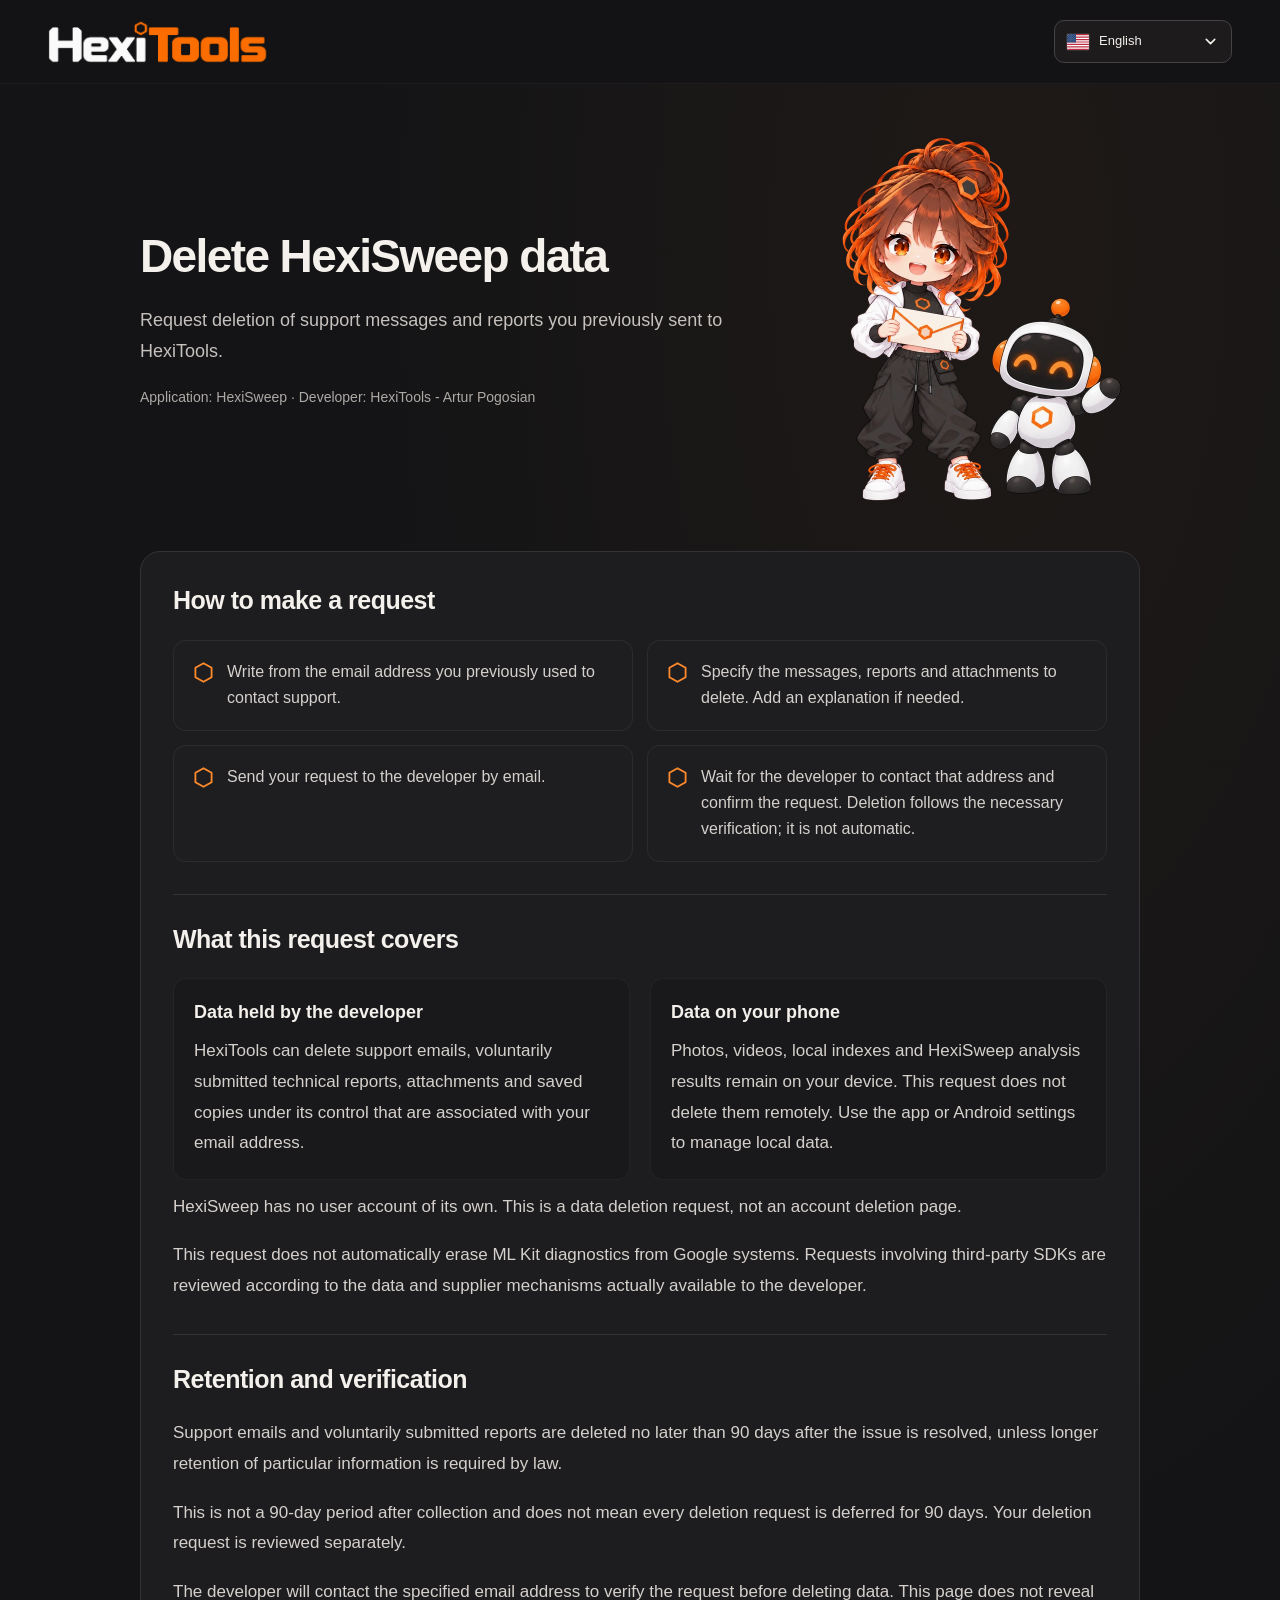
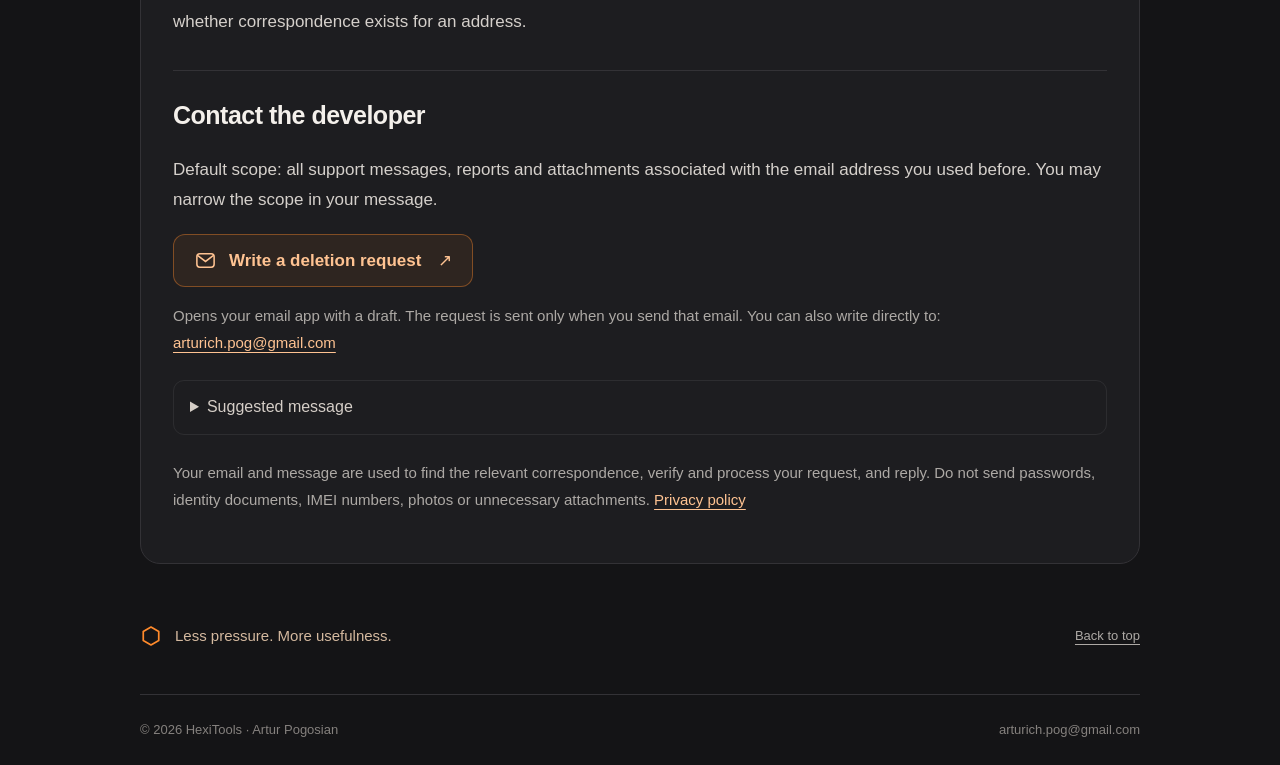
==== commit e64419fb: "Update HexiTools logo on privacy and data deletion pages" ====
--- a/hexisweep/delete-data/index.html
+++ b/hexisweep/delete-data/index.html
@@ -1,4 +1,4 @@
-<!doctype html><html lang="en" class="delete-page"><head><meta charset="utf-8"><meta name="viewport" content="width=device-width,initial-scale=1"><meta name="color-scheme" content="dark"><meta name="theme-color" content="#141416"><meta name="referrer" content="no-referrer"><meta name="description" content="Request deletion of HexiSweep support emails, reports and attachments held by HexiTools. Instructions in six languages, without an app or account."><title>Delete HexiSweep data · HexiTools</title><link rel="canonical" href="https://art1shock.github.io/hexitools-site/hexisweep/delete-data/"><link rel="icon" type="image/svg+xml" href="../privacy/hexagon.svg"><link rel="stylesheet" href="../privacy/style.css?v=20261019-7"><link rel="stylesheet" href="style.css?v=20261019-4"><script src="app.js?v=20261019-2" defer></script></head><body id="top"><header class="site-header"><div class="header-inner"><a aria-label="HexiTools" class="brand" href="#top"><img alt="HexiTools" height="320" src="../privacy/assets/hexitools-wordmark.png" width="1590"/></a><div class="header-right"><div class="language"><label class="sr-only" data-ui="8" for="language">Language</label><select class="language-native" id="language"><option value="en">English</option><option value="ru">Русский</option><option value="es">Español</option><option value="de">Deutsch</option><option value="fr">Français</option><option value="pt-BR">Português (Brasil)</option></select><button aria-controls="language-menu" aria-expanded="false" aria-haspopup="listbox" class="language-toggle" hidden="" id="language-toggle" type="button"><img alt="" height="16" id="language-flag" src="../privacy/assets/flags/en.svg" width="22"/><span id="language-name">English</span><svg aria-hidden="true" class="language-chevron" fill="none" viewbox="0 0 20 20"><path d="m5 7.5 5 5 5-5" stroke="currentColor" stroke-linecap="round" stroke-linejoin="round" stroke-width="1.8"></path></svg></button><div aria-label="Language" class="language-menu" hidden="" id="language-menu" role="listbox" tabindex="-1"></div></div></div></div></header><main class="delete-wrap"><section class="delete-hero"><div><h1 id="page-title">Delete HexiSweep data</h1><p id="page-lead">Request deletion of support messages and reports you previously sent to HexiTools.</p><p id="developer-line">Application: HexiSweep · Developer: HexiTools - Artur Pogosian</p></div><img src="assets/hexi_delete_request_v1.webp" alt="" width="680" height="744"></section><noscript><div class="no-js-note">Instructions and direct email contact remain available without JavaScript.<br><a href="#en-steps" lang="en">en</a> · <a href="#ru-steps" lang="ru">ru</a> · <a href="#es-steps" lang="es">es</a> · <a href="#de-steps" lang="de">de</a> · <a href="#fr-steps" lang="fr">fr</a> · <a href="#pt-BR-steps" lang="pt-BR">pt-BR</a></div><style>.delete-copy[hidden]{display:block!important}.delete-copy{margin-bottom:40px}.language{display:none}</style></noscript><div class="delete-document"><article lang="en" id="delete-en" class="delete-copy">
+<!doctype html><html lang="en" class="delete-page"><head><meta charset="utf-8"><meta name="viewport" content="width=device-width,initial-scale=1"><meta name="color-scheme" content="dark"><meta name="theme-color" content="#141416"><meta name="referrer" content="no-referrer"><meta name="description" content="Request deletion of HexiSweep support emails, reports and attachments held by HexiTools. Instructions in six languages, without an app or account."><title>Delete HexiSweep data · HexiTools</title><link rel="canonical" href="https://art1shock.github.io/hexitools-site/hexisweep/delete-data/"><link rel="icon" type="image/svg+xml" href="../privacy/hexagon.svg"><link rel="stylesheet" href="../privacy/style.css?v=20261019-7"><link rel="stylesheet" href="style.css?v=20261019-4"><script src="app.js?v=20261019-2" defer></script></head><body id="top"><header class="site-header"><div class="header-inner"><a aria-label="HexiTools" class="brand" href="#top"><img alt="HexiTools" height="378" src="../privacy/assets/hexitools-wordmark-v2.png" width="1980"/></a><div class="header-right"><div class="language"><label class="sr-only" data-ui="8" for="language">Language</label><select class="language-native" id="language"><option value="en">English</option><option value="ru">Русский</option><option value="es">Español</option><option value="de">Deutsch</option><option value="fr">Français</option><option value="pt-BR">Português (Brasil)</option></select><button aria-controls="language-menu" aria-expanded="false" aria-haspopup="listbox" class="language-toggle" hidden="" id="language-toggle" type="button"><img alt="" height="16" id="language-flag" src="../privacy/assets/flags/en.svg" width="22"/><span id="language-name">English</span><svg aria-hidden="true" class="language-chevron" fill="none" viewbox="0 0 20 20"><path d="m5 7.5 5 5 5-5" stroke="currentColor" stroke-linecap="round" stroke-linejoin="round" stroke-width="1.8"></path></svg></button><div aria-label="Language" class="language-menu" hidden="" id="language-menu" role="listbox" tabindex="-1"></div></div></div></div></header><main class="delete-wrap"><section class="delete-hero"><div><h1 id="page-title">Delete HexiSweep data</h1><p id="page-lead">Request deletion of support messages and reports you previously sent to HexiTools.</p><p id="developer-line">Application: HexiSweep · Developer: HexiTools - Artur Pogosian</p></div><img src="assets/hexi_delete_request_v1.webp" alt="" width="680" height="744"></section><noscript><div class="no-js-note">Instructions and direct email contact remain available without JavaScript.<br><a href="#en-steps" lang="en">en</a> · <a href="#ru-steps" lang="ru">ru</a> · <a href="#es-steps" lang="es">es</a> · <a href="#de-steps" lang="de">de</a> · <a href="#fr-steps" lang="fr">fr</a> · <a href="#pt-BR-steps" lang="pt-BR">pt-BR</a></div><style>.delete-copy[hidden]{display:block!important}.delete-copy{margin-bottom:40px}.language{display:none}</style></noscript><div class="delete-document"><article lang="en" id="delete-en" class="delete-copy">
 <section data-block="steps" id="en-steps"><h2>How to make a request</h2><ol class="steps"><li><span class="site-hex step-hex" aria-hidden="true"></span><span>Write from the email address you previously used to contact support.</span></li><li><span class="site-hex step-hex" aria-hidden="true"></span><span>Specify the messages, reports and attachments to delete. Add an explanation if needed.</span></li><li><span class="site-hex step-hex" aria-hidden="true"></span><span>Send your request to the developer by email.</span></li><li><span class="site-hex step-hex" aria-hidden="true"></span><span>Wait for the developer to contact that address and confirm the request. Deletion follows the necessary verification; it is not automatic.</span></li></ol></section>
 <section data-block="scope" id="en-scope"><h2>What this request covers</h2><div class="scope-grid"><div><h3>Data held by the developer</h3><p>HexiTools can delete support emails, voluntarily submitted technical reports, attachments and saved copies under its control that are associated with your email address.</p></div><div><h3>Data on your phone</h3><p>Photos, videos, local indexes and HexiSweep analysis results remain on your device. This request does not delete them remotely. Use the app or Android settings to manage local data.</p></div></div><p>HexiSweep has no user account of its own. This is a data deletion request, not an account deletion page.</p><p>This request does not automatically erase ML Kit diagnostics from Google systems. Requests involving third-party SDKs are reviewed according to the data and supplier mechanisms actually available to the developer.</p></section>
 <section data-block="retention" id="en-retention"><h2>Retention and verification</h2><p>Support emails and voluntarily submitted reports are deleted no later than 90 days after the issue is resolved, unless longer retention of particular information is required by law.</p><p>This is not a 90-day period after collection and does not mean every deletion request is deferred for 90 days. Your deletion request is reviewed separately.</p><p>The developer will contact the specified email address to verify the request before deleting data. This page does not reveal whether correspondence exists for an address.</p></section>
